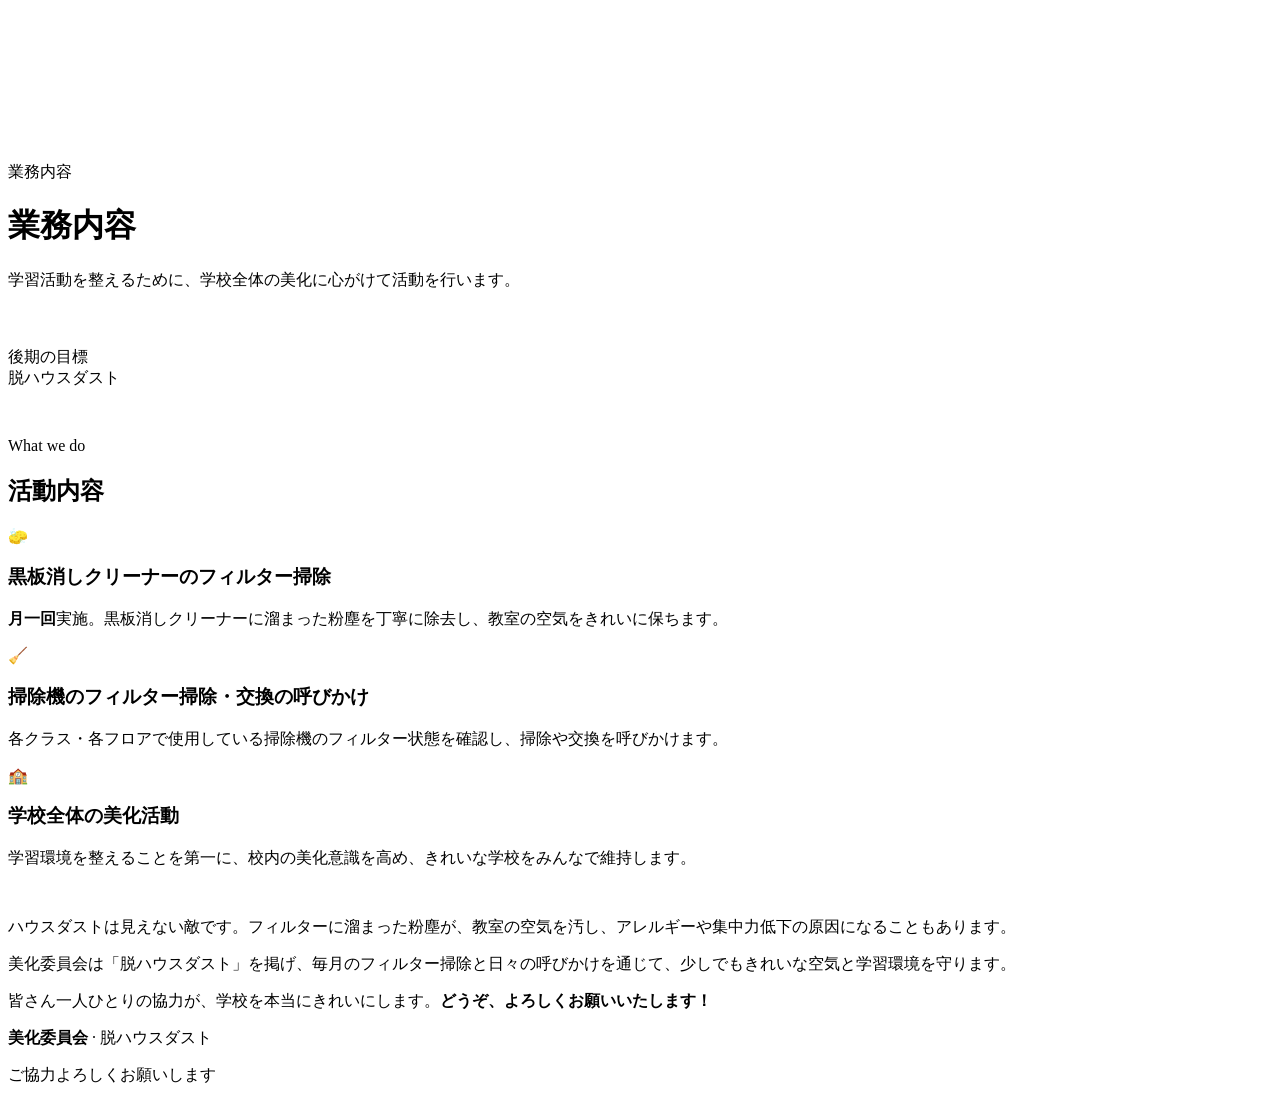
==== activities.html @ 82a0172d "feat: 業務内容ページ" ====
<!DOCTYPE html>
<html lang="ja">
<head>
  <meta charset="UTF-8">
  <meta name="viewport" content="width=device-width, initial-scale=1.0, viewport-fit=cover">
  <meta name="description" content="美化委員会の業務内容 — 黒板消しクリーナー・掃除機フィルター・学校全体の美化">
  <meta name="theme-color" content="#00b894">
  <title>業務内容 · 美化委員会</title>
  <link rel="preconnect" href="https://fonts.googleapis.com">
  <link rel="preconnect" href="https://fonts.gstatic.com" crossorigin>
  <link href="https://fonts.googleapis.com/css2?family=Noto+Sans+JP:wght@400;500;600;700;800&display=swap" rel="stylesheet">
  <link rel="stylesheet" href="css/style.css">
  <link rel="stylesheet" href="css/menu.css">
</head>
<body>
  <div class="ambient" aria-hidden="true">
    <div class="ambient-gradient"></div>
    <div class="ambient-mesh"></div>
  </div>
  <canvas id="dust-canvas" aria-hidden="true"></canvas>

  <div class="page-wrap">
    <header class="hero" style="padding-bottom: 2.5rem;">
      <div class="container">
        <div class="hero-badge">業務内容</div>
        <h1>業務内容</h1>
        <p class="hero-sub">学習活動を整えるために、学校全体の美化に心がけて活動を行います。</p>
      </div>
    </header>

    <section class="section" style="padding-top: 0;">
      <div class="container">
        <div class="goal-banner reveal" style="margin-bottom: 3rem;">
          <div class="label">後期の目標</div>
          <div class="value">脱ハウスダスト</div>
        </div>

        <div class="section-header reveal">
          <p class="eyebrow">What we do</p>
          <h2>活動内容</h2>
        </div>

        <div class="activity-grid" style="margin-bottom: 3rem;">
          <article class="card activity-card reveal reveal-delay-1">
            <div class="icon">🧽</div>
            <h3>黒板消しクリーナーのフィルター掃除</h3>
            <p><strong>月一回</strong>実施。黒板消しクリーナーに溜まった粉塵を丁寧に除去し、教室の空気をきれいに保ちます。</p>
          </article>
          <article class="card activity-card reveal reveal-delay-2">
            <div class="icon">🧹</div>
            <h3>掃除機のフィルター掃除・交換の呼びかけ</h3>
            <p>各クラス・各フロアで使用している掃除機のフィルター状態を確認し、掃除や交換を呼びかけます。</p>
          </article>
          <article class="card activity-card reveal reveal-delay-3">
            <div class="icon">🏫</div>
            <h3>学校全体の美化活動</h3>
            <p>学習環境を整えることを第一に、校内の美化意識を高め、きれいな学校をみんなで維持します。</p>
          </article>
        </div>

        <div class="speech-card reveal">
          <p>ハウスダストは見えない敵です。フィルターに溜まった粉塵が、教室の空気を汚し、アレルギーや集中力低下の原因になることもあります。</p>
          <p>美化委員会は「<span class="highlight">脱ハウスダスト</span>」を掲げ、毎月のフィルター掃除と日々の呼びかけを通じて、少しでもきれいな空気と学習環境を守ります。</p>
          <p>皆さん一人ひとりの協力が、学校を本当にきれいにします。<strong>どうぞ、よろしくお願いいたします！</strong></p>
        </div>
      </div>
    </section>

    <footer class="site-footer">
      <p><strong>美化委員会</strong> · 脱ハウスダスト</p>
      <p>ご協力よろしくお願いします</p>
    </footer>
  </div>

  <script src="js/main.js" defer></script>
  <script src="js/menu.js" defer></script>
</body>
</html>
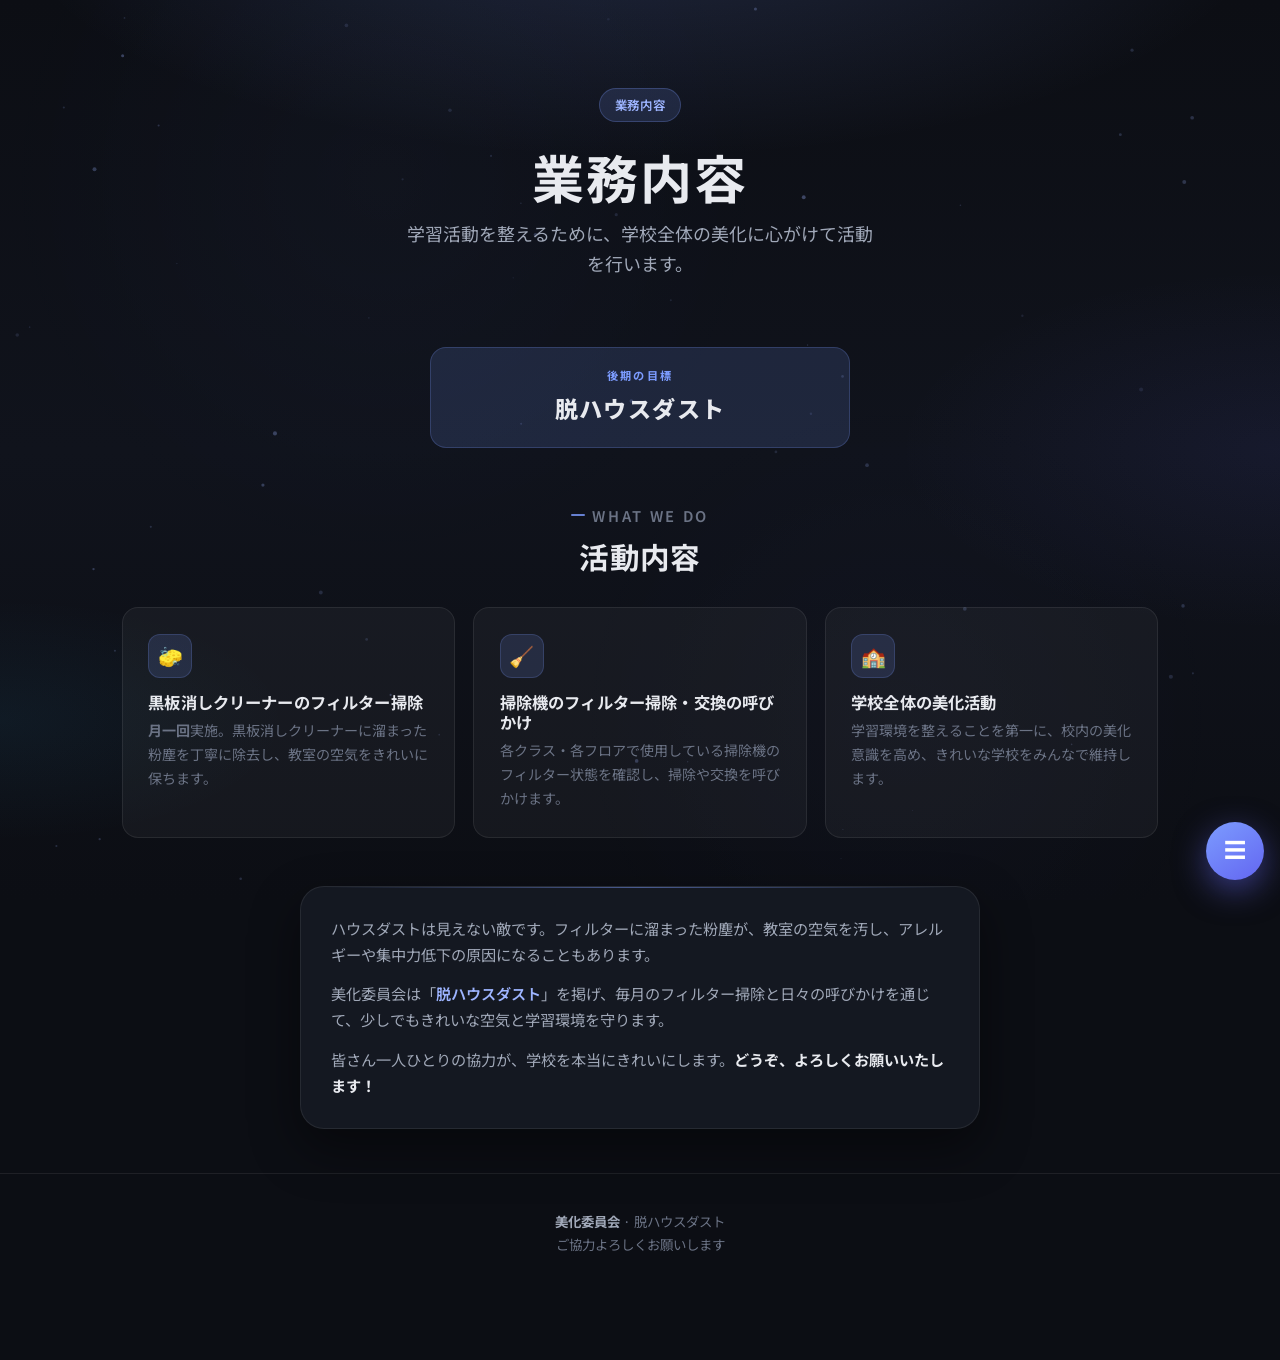
==== commit e4c610d8: "chore: theme-color をダークに" ====
--- a/activities.html
+++ b/activities.html
@@ -4,7 +4,7 @@
   <meta charset="UTF-8">
   <meta name="viewport" content="width=device-width, initial-scale=1.0, viewport-fit=cover">
   <meta name="description" content="美化委員会の業務内容 — 黒板消しクリーナー・掃除機フィルター・学校全体の美化">
-  <meta name="theme-color" content="#00b894">
+  <meta name="theme-color" content="#0c0e14">
   <title>業務内容 · 美化委員会</title>
   <link rel="preconnect" href="https://fonts.googleapis.com">
   <link rel="preconnect" href="https://fonts.gstatic.com" crossorigin>
--- a/css/style.css
+++ b/css/style.css
@@ -0,0 +1,399 @@
+/* ============================================================
+   美化委員会 · 脱ハウスダスト
+   Refined slate / indigo — not eco-green
+   ============================================================ */
+
+:root {
+  --bg: #0c0e14;
+  --bg-elevated: #141821;
+  --bg-card: rgba(255, 255, 255, 0.04);
+  --bg-card-hover: rgba(255, 255, 255, 0.07);
+  --surface: #1a1f2b;
+
+  --text: #e8eaef;
+  --text-secondary: #a0a8b8;
+  --text-muted: #6b7385;
+  --text-inverse: #0c0e14;
+
+  --accent: #7c9cff;
+  --accent-soft: rgba(124, 156, 255, 0.15);
+  --accent-strong: #9db4ff;
+  --accent-glow: rgba(124, 156, 255, 0.35);
+
+  --line: rgba(255, 255, 255, 0.08);
+  --line-strong: rgba(255, 255, 255, 0.14);
+
+  --radius-sm: 10px;
+  --radius-md: 16px;
+  --radius-lg: 24px;
+  --radius-full: 9999px;
+
+  --font: "Noto Sans JP", "Hiragino Sans", "Yu Gothic", system-ui, sans-serif;
+  --ease: cubic-bezier(0.22, 1, 0.36, 1);
+  --ease-spring: cubic-bezier(0.34, 1.4, 0.64, 1);
+  --max: 1080px;
+  --shadow: 0 20px 50px rgba(0, 0, 0, 0.45);
+}
+
+*, *::before, *::after { box-sizing: border-box; margin: 0; padding: 0; }
+
+html {
+  scroll-behavior: smooth;
+  -webkit-text-size-adjust: 100%;
+  background: var(--bg);
+}
+
+body {
+  font-family: var(--font);
+  color: var(--text);
+  background: var(--bg);
+  line-height: 1.7;
+  min-height: 100vh;
+  overflow-x: hidden;
+  -webkit-font-smoothing: antialiased;
+  /* NO transform on body — breaks position:fixed for FAB / radial */
+}
+
+.ambient {
+  position: fixed;
+  inset: 0;
+  z-index: 0;
+  pointer-events: none;
+  overflow: hidden;
+}
+.ambient-gradient {
+  position: absolute;
+  inset: 0;
+  background:
+    radial-gradient(ellipse 90% 50% at 50% -10%, rgba(124, 156, 255, 0.18) 0%, transparent 55%),
+    radial-gradient(ellipse 60% 40% at 100% 50%, rgba(99, 102, 241, 0.08) 0%, transparent 50%),
+    radial-gradient(ellipse 50% 30% at 0% 80%, rgba(56, 189, 248, 0.06) 0%, transparent 45%),
+    linear-gradient(180deg, #0c0e14 0%, #10131c 50%, #0c0e14 100%);
+}
+.ambient-mesh {
+  position: absolute;
+  inset: 0;
+  opacity: 0.5;
+  background-image:
+    radial-gradient(circle at 30% 20%, rgba(124, 156, 255, 0.06) 0%, transparent 35%),
+    radial-gradient(circle at 70% 80%, rgba(129, 140, 248, 0.05) 0%, transparent 30%);
+}
+
+#dust-canvas {
+  position: fixed;
+  inset: 0;
+  z-index: 1;
+  pointer-events: none;
+}
+
+.page-wrap {
+  position: relative;
+  z-index: 2;
+  min-height: 100vh;
+  display: flex;
+  flex-direction: column;
+  animation: page-in 0.5s var(--ease) both;
+}
+@keyframes page-in {
+  from { opacity: 0; transform: translateY(10px); }
+  to { opacity: 1; transform: translateY(0); }
+}
+
+.container {
+  width: 100%;
+  max-width: var(--max);
+  margin: 0 auto;
+  padding: 0 1.35rem;
+}
+
+h1, h2, h3 {
+  font-family: var(--font);
+  font-weight: 700;
+  letter-spacing: 0.01em;
+  line-height: 1.25;
+}
+
+.eyebrow {
+  display: inline-flex;
+  align-items: center;
+  gap: 0.45rem;
+  font-size: 0.72rem;
+  font-weight: 600;
+  letter-spacing: 0.18em;
+  text-transform: uppercase;
+  color: var(--accent);
+  margin-bottom: 0.65rem;
+}
+.eyebrow::before {
+  content: "";
+  width: 14px;
+  height: 1.5px;
+  background: var(--accent);
+  border-radius: 2px;
+  opacity: 0.8;
+}
+
+.btn {
+  display: inline-flex;
+  align-items: center;
+  justify-content: center;
+  gap: 0.45rem;
+  padding: 0.8rem 1.5rem;
+  border-radius: var(--radius-full);
+  font-family: inherit;
+  font-size: 0.9rem;
+  font-weight: 600;
+  text-decoration: none;
+  border: none;
+  cursor: pointer;
+  transition: transform 0.22s var(--ease-spring), box-shadow 0.22s ease, background 0.2s, border-color 0.2s;
+  -webkit-tap-highlight-color: transparent;
+}
+.btn-primary {
+  background: linear-gradient(135deg, #7c9cff, #6366f1);
+  color: #fff;
+  box-shadow: 0 8px 28px rgba(99, 102, 241, 0.35);
+}
+.btn-primary:hover {
+  transform: translateY(-2px);
+  box-shadow: 0 12px 36px rgba(99, 102, 241, 0.45);
+}
+.btn-ghost {
+  background: transparent;
+  color: var(--text);
+  border: 1px solid var(--line-strong);
+}
+.btn-ghost:hover {
+  background: var(--bg-card-hover);
+  border-color: rgba(124, 156, 255, 0.4);
+  transform: translateY(-2px);
+}
+
+.card {
+  background: var(--bg-card);
+  border: 1px solid var(--line);
+  border-radius: var(--radius-md);
+  padding: 1.6rem;
+  backdrop-filter: blur(16px);
+  -webkit-backdrop-filter: blur(16px);
+  transition: transform 0.3s var(--ease), border-color 0.25s, background 0.25s;
+}
+.card:hover {
+  transform: translateY(-4px);
+  border-color: var(--line-strong);
+  background: var(--bg-card-hover);
+}
+
+.hero {
+  padding: 5.5rem 0 3.5rem;
+  text-align: center;
+}
+.hero-badge {
+  display: inline-flex;
+  padding: 0.35rem 0.9rem;
+  border-radius: var(--radius-full);
+  background: var(--accent-soft);
+  border: 1px solid rgba(124, 156, 255, 0.25);
+  color: var(--accent-strong);
+  font-size: 0.78rem;
+  font-weight: 600;
+  letter-spacing: 0.06em;
+  margin-bottom: 1.35rem;
+}
+.hero h1 {
+  font-size: clamp(2.2rem, 5.5vw, 3.25rem);
+  color: var(--text);
+  margin-bottom: 0.55rem;
+  letter-spacing: 0.04em;
+}
+.hero-sub {
+  font-size: clamp(0.98rem, 2.2vw, 1.12rem);
+  color: var(--text-secondary);
+  max-width: 480px;
+  margin: 0 auto 1.75rem;
+}
+.hero-cta {
+  display: flex;
+  flex-wrap: wrap;
+  gap: 0.75rem;
+  justify-content: center;
+}
+
+.goal-banner {
+  margin: 0 auto 2.25rem;
+  max-width: 420px;
+  padding: 1.15rem 1.5rem;
+  border-radius: var(--radius-md);
+  background: var(--accent-soft);
+  border: 1px solid rgba(124, 156, 255, 0.22);
+  text-align: center;
+}
+.goal-banner .label {
+  font-size: 0.7rem;
+  font-weight: 700;
+  letter-spacing: 0.2em;
+  color: var(--accent);
+  margin-bottom: 0.25rem;
+}
+.goal-banner .value {
+  font-size: 1.45rem;
+  font-weight: 800;
+  color: var(--text);
+  letter-spacing: 0.06em;
+}
+
+.section {
+  padding: 2.75rem 0;
+}
+.section-header {
+  text-align: center;
+  margin-bottom: 2rem;
+}
+.section-header h2 {
+  font-size: clamp(1.45rem, 3vw, 1.85rem);
+  color: var(--text);
+  margin-bottom: 0.4rem;
+}
+.section-header p {
+  color: var(--text-muted);
+  font-size: 0.92rem;
+}
+
+.speech-card {
+  max-width: 680px;
+  margin: 0 auto;
+  padding: 1.85rem 1.9rem;
+  background: var(--bg-elevated);
+  border-radius: var(--radius-lg);
+  border: 1px solid var(--line);
+  box-shadow: var(--shadow);
+  position: relative;
+}
+.speech-card::before {
+  content: "";
+  position: absolute;
+  top: 0;
+  left: 1.5rem;
+  right: 1.5rem;
+  height: 1px;
+  background: linear-gradient(90deg, transparent, rgba(124, 156, 255, 0.5), transparent);
+}
+.speech-card p {
+  color: var(--text-secondary);
+  font-size: 0.95rem;
+  margin-bottom: 0.85rem;
+}
+.speech-card p:last-child { margin-bottom: 0; }
+.speech-card .highlight {
+  color: var(--accent-strong);
+  font-weight: 600;
+}
+.speech-card strong {
+  color: var(--text);
+}
+
+.activity-grid {
+  display: grid;
+  grid-template-columns: repeat(auto-fit, minmax(250px, 1fr));
+  gap: 1.1rem;
+}
+.activity-card .icon {
+  width: 44px;
+  height: 44px;
+  border-radius: 12px;
+  background: var(--accent-soft);
+  border: 1px solid rgba(124, 156, 255, 0.2);
+  display: flex;
+  align-items: center;
+  justify-content: center;
+  font-size: 1.25rem;
+  margin-bottom: 0.9rem;
+}
+.activity-card h3 {
+  font-size: 1.02rem;
+  margin-bottom: 0.4rem;
+  color: var(--text);
+}
+.activity-card p {
+  font-size: 0.88rem;
+  color: var(--text-muted);
+}
+
+.cadre-grid {
+  display: grid;
+  grid-template-columns: repeat(auto-fit, minmax(220px, 1fr));
+  gap: 1.15rem;
+}
+.cadre-card {
+  text-align: center;
+  padding: 1.75rem 1.35rem;
+}
+.cadre-card .role {
+  font-size: 0.68rem;
+  font-weight: 700;
+  letter-spacing: 0.16em;
+  color: var(--accent);
+  margin-bottom: 0.85rem;
+  text-transform: uppercase;
+}
+.cadre-avatar {
+  width: 76px;
+  height: 76px;
+  border-radius: 50%;
+  margin: 0 auto 0.95rem;
+  background: linear-gradient(145deg, #4f6bed, #7c9cff);
+  display: flex;
+  align-items: center;
+  justify-content: center;
+  font-size: 1.55rem;
+  color: #fff;
+  font-weight: 700;
+  box-shadow: 0 8px 24px rgba(99, 102, 241, 0.35);
+}
+.cadre-card.teacher .cadre-avatar {
+  background: linear-gradient(145deg, #475569, #64748b);
+  box-shadow: 0 8px 24px rgba(0, 0, 0, 0.35);
+}
+.cadre-card h3 {
+  font-size: 1.1rem;
+  margin-bottom: 0.2rem;
+}
+.cadre-card .meta {
+  font-size: 0.84rem;
+  color: var(--text-muted);
+}
+.cadre-card.featured {
+  border-color: rgba(124, 156, 255, 0.35);
+  background: linear-gradient(160deg, rgba(124, 156, 255, 0.1), rgba(255, 255, 255, 0.03));
+}
+
+.site-footer {
+  margin-top: auto;
+  padding: 2.25rem 1.35rem 6.5rem;
+  text-align: center;
+  color: var(--text-muted);
+  font-size: 0.84rem;
+  border-top: 1px solid var(--line);
+}
+.site-footer strong {
+  color: var(--text-secondary);
+}
+
+.reveal {
+  opacity: 0;
+  transform: translateY(22px);
+  transition: opacity 0.65s var(--ease), transform 0.65s var(--ease);
+}
+.reveal.visible {
+  opacity: 1;
+  transform: translateY(0);
+}
+.reveal-delay-1 { transition-delay: 0.08s; }
+.reveal-delay-2 { transition-delay: 0.16s; }
+.reveal-delay-3 { transition-delay: 0.24s; }
+.reveal-delay-4 { transition-delay: 0.32s; }
+
+@media (max-width: 480px) {
+  .hero { padding-top: 4.25rem; }
+  .speech-card { padding: 1.4rem 1.2rem; }
+}
--- a/css/menu.css
+++ b/css/menu.css
@@ -0,0 +1,324 @@
+/* ============================================================
+   Radial + FAB — viewport fixed, indigo theme
+   ============================================================ */
+
+:root {
+  --rm-font: "Noto Sans JP", "Hiragino Sans", system-ui, sans-serif;
+  --rm-item-bg: linear-gradient(145deg, rgba(30, 35, 48, 0.95), rgba(20, 24, 33, 0.98));
+  --rm-item-hover-bg: linear-gradient(135deg, #7c9cff, #6366f1);
+  --rm-parent-bg: linear-gradient(145deg, rgba(124, 156, 255, 0.2), rgba(20, 24, 33, 0.95));
+  --rm-border: rgba(124, 156, 255, 0.35);
+  --rm-border-hover: #7c9cff;
+  --rm-text: #e8eaef;
+  --rm-orbit: rgba(124, 156, 255, 0.28);
+  --rm-core-bg: linear-gradient(135deg, #6366f1, #7c9cff);
+  --rm-label-bg: rgba(12, 14, 20, 0.92);
+  --rm-label-border: rgba(124, 156, 255, 0.35);
+  --rm-item-size: 56px;
+  --rm-ease: cubic-bezier(0.34, 1.56, 0.64, 1);
+  --rm-z: 9999999;
+  --ham-bg: linear-gradient(165deg, #141821 0%, #0c0e14 100%);
+  --ham-card: rgba(255, 255, 255, 0.05);
+  --ham-border: rgba(124, 156, 255, 0.2);
+}
+
+.radial-menu-wrapper {
+  position: fixed;
+  top: 0;
+  left: 0;
+  width: 0;
+  height: 0;
+  z-index: var(--rm-z);
+  pointer-events: none;
+  visibility: hidden;
+  opacity: 0;
+  will-change: opacity;
+  transition: visibility 0s linear 0.28s, opacity 0.18s ease-out;
+  transform: none !important;
+}
+.radial-menu-wrapper.active {
+  pointer-events: auto;
+  visibility: visible;
+  opacity: 1;
+  transition: visibility 0s linear 0s, opacity 0.12s ease-in;
+}
+
+.rm-canvas-layer {
+  position: absolute;
+  top: 50%;
+  left: 50%;
+  transform: translate(-50%, -50%);
+  pointer-events: none;
+  z-index: 1;
+}
+
+.rm-shell-orbit {
+  position: absolute;
+  border-radius: 50%;
+  border: 1.5px dashed var(--rm-orbit);
+  box-shadow: 0 0 24px rgba(124, 156, 255, 0.12);
+  pointer-events: none;
+  z-index: 2;
+  transform: scale(0.15) rotate(-90deg);
+  opacity: 0;
+  transition: transform 0.55s var(--rm-ease), opacity 0.3s ease;
+}
+.radial-menu-wrapper.active .rm-shell-orbit {
+  transform: scale(1) rotate(0deg);
+  opacity: 1;
+  animation: bika-orbit 18s linear infinite;
+}
+@keyframes bika-orbit {
+  to { transform: scale(1) rotate(360deg); }
+}
+
+.rm-core-btn {
+  position: absolute;
+  width: 48px;
+  height: 48px;
+  margin-top: -24px;
+  margin-left: -24px;
+  border-radius: 50%;
+  border: 2px solid rgba(255, 255, 255, 0.25);
+  background: var(--rm-core-bg);
+  color: #fff;
+  font-size: 17px;
+  font-weight: 700;
+  cursor: pointer;
+  display: flex;
+  align-items: center;
+  justify-content: center;
+  z-index: 10;
+  box-shadow: 0 0 24px rgba(99, 102, 241, 0.5);
+  opacity: 0;
+  pointer-events: none;
+  transform: scale(0);
+  transition: transform 0.4s var(--rm-ease), opacity 0.2s ease;
+}
+.rm-core-btn.visible {
+  opacity: 1;
+  pointer-events: auto;
+  transform: scale(1);
+}
+.rm-core-btn:hover {
+  transform: scale(1.15) !important;
+}
+
+.rm-item {
+  position: absolute;
+  width: var(--rm-item-size);
+  height: var(--rm-item-size);
+  margin-top: calc(-1 * var(--rm-item-size) / 2);
+  margin-left: calc(-1 * var(--rm-item-size) / 2);
+  border-radius: 50%;
+  border: 2px solid var(--rm-border);
+  background: var(--rm-item-bg);
+  color: var(--rm-text);
+  font-size: 20px;
+  cursor: pointer;
+  display: flex;
+  align-items: center;
+  justify-content: center;
+  z-index: 3;
+  box-shadow: 0 10px 28px rgba(0, 0, 0, 0.4);
+  opacity: 0;
+  pointer-events: none;
+  transform: translate3d(0, 0, 0) scale(0);
+  transition: transform 0.45s var(--rm-ease), opacity 0.25s ease, border-color 0.2s, background 0.2s;
+}
+.radial-menu-wrapper.active .rm-item.rendered {
+  opacity: 1;
+  pointer-events: auto;
+  transform: translate3d(var(--x), var(--y), 0) scale(1);
+}
+.rm-item:hover,
+.rm-item:active {
+  background: var(--rm-item-hover-bg) !important;
+  border-color: var(--rm-border-hover);
+  color: #fff;
+  transform: translate3d(var(--x), var(--y), 0) scale(1.18) !important;
+  box-shadow: 0 0 28px rgba(124, 156, 255, 0.45);
+  z-index: 5;
+}
+.rm-item.has-sub {
+  background: var(--rm-parent-bg);
+  border-color: rgba(124, 156, 255, 0.5);
+}
+.rm-item::after {
+  content: attr(data-label);
+  position: absolute;
+  bottom: -32px;
+  left: 50%;
+  transform: translateX(-50%) translateY(-6px) scale(0.85);
+  background: var(--rm-label-bg);
+  color: var(--rm-text);
+  padding: 4px 10px;
+  border-radius: 8px;
+  border: 1px solid var(--rm-label-border);
+  font-family: var(--rm-font);
+  font-size: 11px;
+  font-weight: 600;
+  white-space: nowrap;
+  opacity: 0;
+  pointer-events: none;
+  transition: transform 0.3s var(--rm-ease), opacity 0.2s ease;
+}
+.radial-menu-wrapper.active .rm-item.rendered::after {
+  opacity: 1;
+  transform: translateX(-50%) translateY(0) scale(1);
+}
+
+.menu-fab {
+  position: fixed !important;
+  right: max(1rem, env(safe-area-inset-right));
+  bottom: max(1.25rem, env(safe-area-inset-bottom));
+  z-index: 99990 !important;
+  width: 58px;
+  height: 58px;
+  border-radius: 50%;
+  border: 0;
+  cursor: pointer;
+  font-size: 1.4rem;
+  line-height: 1;
+  background: linear-gradient(145deg, #7c9cff, #6366f1);
+  color: #fff;
+  box-shadow: 0 10px 32px rgba(99, 102, 241, 0.5);
+  animation: fab-pulse 2.8s ease-in-out infinite;
+  transition: transform 0.22s var(--rm-ease);
+  -webkit-tap-highlight-color: transparent;
+  transform: none;
+}
+.menu-fab:hover {
+  transform: scale(1.08);
+}
+.menu-fab:active {
+  transform: scale(0.95);
+}
+@keyframes fab-pulse {
+  0%, 100% { box-shadow: 0 10px 32px rgba(99, 102, 241, 0.5); }
+  50% { box-shadow: 0 10px 40px rgba(99, 102, 241, 0.7), 0 0 0 10px rgba(124, 156, 255, 0.12); }
+}
+
+#ham-overlay {
+  position: fixed;
+  inset: 0;
+  z-index: 100000;
+  display: none;
+  background: rgba(0, 0, 0, 0.55);
+  backdrop-filter: blur(10px);
+  -webkit-backdrop-filter: blur(10px);
+  opacity: 0;
+  transition: opacity 0.28s ease;
+}
+#ham-overlay.open {
+  display: block;
+  opacity: 1;
+}
+
+#ham-panel {
+  position: fixed;
+  top: 0;
+  right: 0;
+  bottom: 0;
+  z-index: 100001;
+  width: min(340px, 100%);
+  display: none;
+  flex-direction: column;
+  background: var(--ham-bg);
+  color: var(--rm-text);
+  padding: 1.25rem 1.15rem calc(1.5rem + env(safe-area-inset-bottom));
+  overflow: auto;
+  border-left: 1px solid var(--ham-border);
+  box-shadow: -16px 0 48px rgba(0, 0, 0, 0.5);
+  transform: translateX(100%);
+  transition: transform 0.35s var(--rm-ease);
+}
+#ham-panel.open {
+  display: flex;
+  transform: translateX(0);
+}
+
+#ham-panel .ham-header {
+  display: flex;
+  justify-content: space-between;
+  align-items: center;
+  margin-bottom: 1.15rem;
+  padding-bottom: 0.8rem;
+  border-bottom: 1px solid rgba(255, 255, 255, 0.08);
+}
+#ham-panel .ham-title {
+  font-weight: 700;
+  font-size: 1.02rem;
+  letter-spacing: 0.04em;
+  color: var(--rm-text);
+}
+
+#ham-list {
+  display: flex;
+  flex-direction: column;
+  gap: 0.5rem;
+}
+
+.ham-link,
+.ham-group-btn {
+  display: block;
+  width: 100%;
+  text-align: left;
+  padding: 0.9rem 1rem;
+  border-radius: 12px;
+  background: var(--ham-card);
+  border: 1px solid rgba(255, 255, 255, 0.06);
+  color: var(--rm-text);
+  text-decoration: none;
+  font: inherit;
+  font-size: 0.94rem;
+  cursor: pointer;
+  transition: border-color 0.2s, background 0.2s, transform 0.2s;
+}
+.ham-link:hover,
+.ham-group-btn:hover {
+  border-color: rgba(124, 156, 255, 0.4);
+  background: rgba(124, 156, 255, 0.1);
+  transform: translateX(3px);
+}
+
+.ham-sub {
+  display: none;
+  flex-direction: column;
+  gap: 0.25rem;
+  padding: 0.3rem 0 0.3rem 0.8rem;
+}
+.ham-sub.open { display: flex; }
+.ham-sub a {
+  color: rgba(232, 234, 239, 0.85);
+  text-decoration: none;
+  padding: 0.5rem 0.7rem;
+  border-radius: 8px;
+  font-size: 0.88rem;
+  transition: background 0.2s, color 0.2s;
+}
+.ham-sub a:hover {
+  background: rgba(124, 156, 255, 0.12);
+  color: #9db4ff;
+}
+
+.ham-close {
+  border: 0;
+  background: rgba(255, 255, 255, 0.08);
+  color: var(--rm-text);
+  width: 40px;
+  height: 40px;
+  border-radius: 50%;
+  cursor: pointer;
+  font-size: 1.05rem;
+  transition: background 0.2s, transform 0.2s;
+}
+.ham-close:hover {
+  background: rgba(124, 156, 255, 0.25);
+  transform: rotate(90deg);
+}
+
+@media (max-width: 480px) {
+  :root { --rm-item-size: 52px; }
+  .menu-fab { width: 54px; height: 54px; }
+}
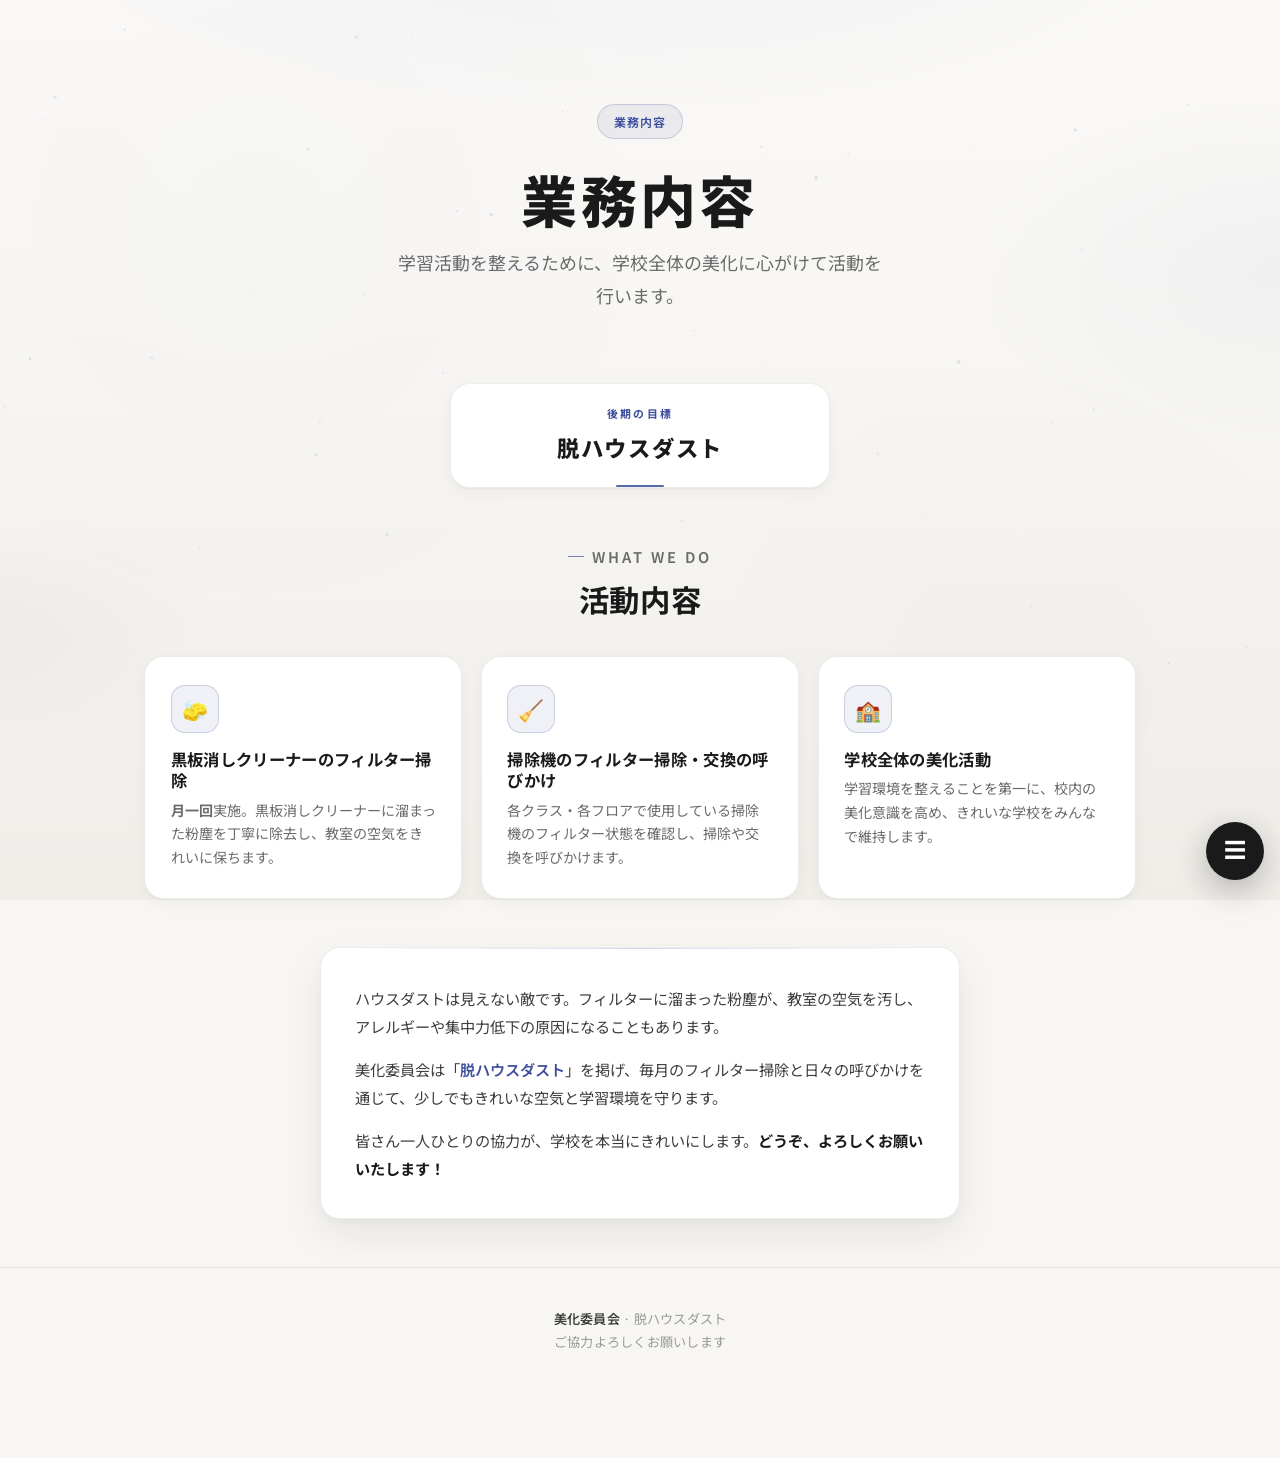
==== commit c10b83c1: "chore: theme-color ライト紙色" ====
--- a/activities.html
+++ b/activities.html
@@ -4,7 +4,7 @@
   <meta charset="UTF-8">
   <meta name="viewport" content="width=device-width, initial-scale=1.0, viewport-fit=cover">
   <meta name="description" content="美化委員会の業務内容 — 黒板消しクリーナー・掃除機フィルター・学校全体の美化">
-  <meta name="theme-color" content="#0c0e14">
+  <meta name="theme-color" content="#f7f6f3">
   <title>業務内容 · 美化委員会</title>
   <link rel="preconnect" href="https://fonts.googleapis.com">
   <link rel="preconnect" href="https://fonts.gstatic.com" crossorigin>
--- a/css/style.css
+++ b/css/style.css
@@ -1,38 +1,38 @@
 /* ============================================================
    美化委員会 · 脱ハウスダスト
-   Refined slate / indigo — not eco-green
+   High-end light editorial — paper, ink, one precise accent
    ============================================================ */
 
 :root {
-  --bg: #0c0e14;
-  --bg-elevated: #141821;
-  --bg-card: rgba(255, 255, 255, 0.04);
-  --bg-card-hover: rgba(255, 255, 255, 0.07);
-  --surface: #1a1f2b;
-
-  --text: #e8eaef;
-  --text-secondary: #a0a8b8;
-  --text-muted: #6b7385;
-  --text-inverse: #0c0e14;
-
-  --accent: #7c9cff;
-  --accent-soft: rgba(124, 156, 255, 0.15);
-  --accent-strong: #9db4ff;
-  --accent-glow: rgba(124, 156, 255, 0.35);
-
-  --line: rgba(255, 255, 255, 0.08);
-  --line-strong: rgba(255, 255, 255, 0.14);
-
-  --radius-sm: 10px;
-  --radius-md: 16px;
-  --radius-lg: 24px;
+  --paper: #f7f6f3;
+  --paper-2: #f0eee9;
+  --surface: #ffffff;
+  --surface-soft: rgba(255, 255, 255, 0.72);
+
+  --ink: #1a1a1a;
+  --ink-2: #3d3d3d;
+  --ink-3: #6b6b6b;
+  --ink-4: #9a9a9a;
+
+  --accent: #3d4f9c;
+  --accent-mid: #5a6bb5;
+  --accent-soft: rgba(61, 79, 156, 0.08);
+  --accent-line: rgba(61, 79, 156, 0.22);
+
+  --line: rgba(26, 26, 26, 0.08);
+  --line-strong: rgba(26, 26, 26, 0.14);
+  --shadow-sm: 0 1px 2px rgba(26, 26, 26, 0.04), 0 4px 16px rgba(26, 26, 26, 0.04);
+  --shadow-md: 0 4px 8px rgba(26, 26, 26, 0.04), 0 16px 40px rgba(26, 26, 26, 0.07);
+  --shadow-lg: 0 12px 24px rgba(26, 26, 26, 0.05), 0 32px 64px rgba(26, 26, 26, 0.08);
+
+  --radius: 20px;
+  --radius-sm: 12px;
   --radius-full: 9999px;
 
   --font: "Noto Sans JP", "Hiragino Sans", "Yu Gothic", system-ui, sans-serif;
   --ease: cubic-bezier(0.22, 1, 0.36, 1);
-  --ease-spring: cubic-bezier(0.34, 1.4, 0.64, 1);
-  --max: 1080px;
-  --shadow: 0 20px 50px rgba(0, 0, 0, 0.45);
+  --ease-out: cubic-bezier(0.16, 1, 0.3, 1);
+  --max: 1040px;
 }
 
 *, *::before, *::after { box-sizing: border-box; margin: 0; padding: 0; }
@@ -40,18 +40,17 @@
 html {
   scroll-behavior: smooth;
   -webkit-text-size-adjust: 100%;
-  background: var(--bg);
+  background: var(--paper);
 }
 
 body {
   font-family: var(--font);
-  color: var(--text);
-  background: var(--bg);
-  line-height: 1.7;
+  color: var(--ink);
+  background: var(--paper);
+  line-height: 1.75;
   min-height: 100vh;
   overflow-x: hidden;
   -webkit-font-smoothing: antialiased;
-  /* NO transform on body — breaks position:fixed for FAB / radial */
 }
 
 .ambient {
@@ -65,18 +64,18 @@
   position: absolute;
   inset: 0;
   background:
-    radial-gradient(ellipse 90% 50% at 50% -10%, rgba(124, 156, 255, 0.18) 0%, transparent 55%),
-    radial-gradient(ellipse 60% 40% at 100% 50%, rgba(99, 102, 241, 0.08) 0%, transparent 50%),
-    radial-gradient(ellipse 50% 30% at 0% 80%, rgba(56, 189, 248, 0.06) 0%, transparent 45%),
-    linear-gradient(180deg, #0c0e14 0%, #10131c 50%, #0c0e14 100%);
+    radial-gradient(ellipse 100% 60% at 50% -20%, rgba(61, 79, 156, 0.07) 0%, transparent 55%),
+    radial-gradient(ellipse 50% 40% at 100% 30%, rgba(61, 79, 156, 0.04) 0%, transparent 50%),
+    radial-gradient(ellipse 40% 30% at 0% 70%, rgba(26, 26, 26, 0.03) 0%, transparent 45%),
+    linear-gradient(180deg, #faf9f7 0%, var(--paper) 40%, var(--paper-2) 100%);
 }
 .ambient-mesh {
   position: absolute;
   inset: 0;
-  opacity: 0.5;
+  opacity: 0.35;
   background-image:
-    radial-gradient(circle at 30% 20%, rgba(124, 156, 255, 0.06) 0%, transparent 35%),
-    radial-gradient(circle at 70% 80%, rgba(129, 140, 248, 0.05) 0%, transparent 30%);
+    radial-gradient(circle at 20% 25%, rgba(61, 79, 156, 0.04) 0%, transparent 40%),
+    radial-gradient(circle at 80% 75%, rgba(26, 26, 26, 0.03) 0%, transparent 35%);
 }
 
 #dust-canvas {
@@ -92,10 +91,10 @@
   min-height: 100vh;
   display: flex;
   flex-direction: column;
-  animation: page-in 0.5s var(--ease) both;
+  animation: page-in 0.6s var(--ease-out) both;
 }
 @keyframes page-in {
-  from { opacity: 0; transform: translateY(10px); }
+  from { opacity: 0; transform: translateY(8px); }
   to { opacity: 1; transform: translateY(0); }
 }
 
@@ -103,34 +102,34 @@
   width: 100%;
   max-width: var(--max);
   margin: 0 auto;
-  padding: 0 1.35rem;
+  padding: 0 1.5rem;
 }
 
 h1, h2, h3 {
   font-family: var(--font);
   font-weight: 700;
-  letter-spacing: 0.01em;
-  line-height: 1.25;
+  letter-spacing: 0.02em;
+  line-height: 1.3;
+  color: var(--ink);
 }
 
 .eyebrow {
   display: inline-flex;
   align-items: center;
-  gap: 0.45rem;
-  font-size: 0.72rem;
+  gap: 0.5rem;
+  font-size: 0.7rem;
   font-weight: 600;
-  letter-spacing: 0.18em;
+  letter-spacing: 0.2em;
   text-transform: uppercase;
   color: var(--accent);
-  margin-bottom: 0.65rem;
+  margin-bottom: 0.7rem;
 }
 .eyebrow::before {
   content: "";
-  width: 14px;
-  height: 1.5px;
+  width: 16px;
+  height: 1px;
   background: var(--accent);
-  border-radius: 2px;
-  opacity: 0.8;
+  opacity: 0.7;
 }
 
 .btn {
@@ -138,79 +137,84 @@
   align-items: center;
   justify-content: center;
   gap: 0.45rem;
-  padding: 0.8rem 1.5rem;
+  padding: 0.85rem 1.65rem;
   border-radius: var(--radius-full);
   font-family: inherit;
-  font-size: 0.9rem;
+  font-size: 0.88rem;
   font-weight: 600;
+  letter-spacing: 0.04em;
   text-decoration: none;
   border: none;
   cursor: pointer;
-  transition: transform 0.22s var(--ease-spring), box-shadow 0.22s ease, background 0.2s, border-color 0.2s;
+  transition: transform 0.25s var(--ease), box-shadow 0.25s ease, background 0.2s ease, border-color 0.2s ease, color 0.2s ease;
   -webkit-tap-highlight-color: transparent;
 }
 .btn-primary {
-  background: linear-gradient(135deg, #7c9cff, #6366f1);
+  background: var(--ink);
   color: #fff;
-  box-shadow: 0 8px 28px rgba(99, 102, 241, 0.35);
+  box-shadow: var(--shadow-sm);
 }
 .btn-primary:hover {
   transform: translateY(-2px);
-  box-shadow: 0 12px 36px rgba(99, 102, 241, 0.45);
+  box-shadow: var(--shadow-md);
+  background: #2a2a2a;
 }
 .btn-ghost {
   background: transparent;
-  color: var(--text);
+  color: var(--ink);
   border: 1px solid var(--line-strong);
 }
 .btn-ghost:hover {
-  background: var(--bg-card-hover);
-  border-color: rgba(124, 156, 255, 0.4);
+  background: var(--surface);
+  border-color: var(--ink-3);
   transform: translateY(-2px);
+  box-shadow: var(--shadow-sm);
 }
 
 .card {
-  background: var(--bg-card);
+  background: var(--surface);
   border: 1px solid var(--line);
-  border-radius: var(--radius-md);
-  padding: 1.6rem;
-  backdrop-filter: blur(16px);
-  -webkit-backdrop-filter: blur(16px);
-  transition: transform 0.3s var(--ease), border-color 0.25s, background 0.25s;
+  border-radius: var(--radius);
+  padding: 1.75rem 1.6rem;
+  box-shadow: var(--shadow-sm);
+  transition: transform 0.35s var(--ease), box-shadow 0.35s ease, border-color 0.25s ease;
 }
 .card:hover {
-  transform: translateY(-4px);
+  transform: translateY(-5px);
+  box-shadow: var(--shadow-md);
   border-color: var(--line-strong);
-  background: var(--bg-card-hover);
 }
 
 .hero {
-  padding: 5.5rem 0 3.5rem;
+  padding: 6.5rem 0 3.75rem;
   text-align: center;
 }
 .hero-badge {
   display: inline-flex;
-  padding: 0.35rem 0.9rem;
+  padding: 0.38rem 1rem;
   border-radius: var(--radius-full);
   background: var(--accent-soft);
-  border: 1px solid rgba(124, 156, 255, 0.25);
-  color: var(--accent-strong);
-  font-size: 0.78rem;
+  border: 1px solid var(--accent-line);
+  color: var(--accent);
+  font-size: 0.75rem;
   font-weight: 600;
+  letter-spacing: 0.08em;
+  margin-bottom: 1.5rem;
+}
+.hero h1 {
+  font-size: clamp(2.4rem, 6vw, 3.5rem);
+  font-weight: 800;
   letter-spacing: 0.06em;
-  margin-bottom: 1.35rem;
-}
-.hero h1 {
-  font-size: clamp(2.2rem, 5.5vw, 3.25rem);
-  color: var(--text);
-  margin-bottom: 0.55rem;
-  letter-spacing: 0.04em;
+  margin-bottom: 0.65rem;
+  color: var(--ink);
 }
 .hero-sub {
   font-size: clamp(0.98rem, 2.2vw, 1.12rem);
-  color: var(--text-secondary);
-  max-width: 480px;
-  margin: 0 auto 1.75rem;
+  color: var(--ink-3);
+  max-width: 28em;
+  margin: 0 auto 2rem;
+  font-weight: 400;
+  line-height: 1.8;
 }
 .hero-cta {
   display: flex;
@@ -220,180 +224,199 @@
 }
 
 .goal-banner {
-  margin: 0 auto 2.25rem;
-  max-width: 420px;
-  padding: 1.15rem 1.5rem;
-  border-radius: var(--radius-md);
-  background: var(--accent-soft);
-  border: 1px solid rgba(124, 156, 255, 0.22);
+  margin: 0 auto 2.5rem;
+  max-width: 380px;
+  padding: 1.25rem 1.75rem;
+  border-radius: var(--radius);
+  background: var(--surface);
+  border: 1px solid var(--line);
+  box-shadow: var(--shadow-sm);
   text-align: center;
+  position: relative;
+}
+.goal-banner::after {
+  content: "";
+  position: absolute;
+  left: 50%;
+  bottom: 0;
+  transform: translateX(-50%);
+  width: 48px;
+  height: 2px;
+  background: var(--accent);
+  border-radius: 2px;
+  opacity: 0.85;
 }
 .goal-banner .label {
-  font-size: 0.7rem;
+  font-size: 0.68rem;
   font-weight: 700;
-  letter-spacing: 0.2em;
+  letter-spacing: 0.22em;
   color: var(--accent);
-  margin-bottom: 0.25rem;
+  margin-bottom: 0.3rem;
 }
 .goal-banner .value {
-  font-size: 1.45rem;
+  font-size: 1.4rem;
   font-weight: 800;
-  color: var(--text);
-  letter-spacing: 0.06em;
+  letter-spacing: 0.08em;
+  color: var(--ink);
 }
 
 .section {
-  padding: 2.75rem 0;
+  padding: 3rem 0;
 }
 .section-header {
   text-align: center;
-  margin-bottom: 2rem;
+  margin-bottom: 2.25rem;
 }
 .section-header h2 {
-  font-size: clamp(1.45rem, 3vw, 1.85rem);
-  color: var(--text);
+  font-size: clamp(1.45rem, 3vw, 1.9rem);
   margin-bottom: 0.4rem;
 }
 .section-header p {
-  color: var(--text-muted);
+  color: var(--ink-3);
   font-size: 0.92rem;
 }
 
 .speech-card {
-  max-width: 680px;
+  max-width: 640px;
   margin: 0 auto;
-  padding: 1.85rem 1.9rem;
-  background: var(--bg-elevated);
-  border-radius: var(--radius-lg);
+  padding: 2.25rem 2.1rem;
+  background: var(--surface);
+  border-radius: var(--radius);
   border: 1px solid var(--line);
-  box-shadow: var(--shadow);
+  box-shadow: var(--shadow-md);
   position: relative;
 }
 .speech-card::before {
   content: "";
   position: absolute;
   top: 0;
-  left: 1.5rem;
-  right: 1.5rem;
+  left: 2rem;
+  right: 2rem;
   height: 1px;
-  background: linear-gradient(90deg, transparent, rgba(124, 156, 255, 0.5), transparent);
+  background: linear-gradient(90deg, transparent, var(--accent-line), transparent);
 }
 .speech-card p {
-  color: var(--text-secondary);
+  color: var(--ink-2);
   font-size: 0.95rem;
-  margin-bottom: 0.85rem;
+  margin-bottom: 0.9rem;
+  line-height: 1.85;
 }
 .speech-card p:last-child { margin-bottom: 0; }
 .speech-card .highlight {
-  color: var(--accent-strong);
+  color: var(--accent);
   font-weight: 600;
 }
 .speech-card strong {
-  color: var(--text);
+  color: var(--ink);
+  font-weight: 700;
 }
 
 .activity-grid {
   display: grid;
-  grid-template-columns: repeat(auto-fit, minmax(250px, 1fr));
-  gap: 1.1rem;
+  grid-template-columns: repeat(auto-fit, minmax(240px, 1fr));
+  gap: 1.15rem;
 }
 .activity-card .icon {
-  width: 44px;
-  height: 44px;
-  border-radius: 12px;
+  width: 48px;
+  height: 48px;
+  border-radius: 14px;
   background: var(--accent-soft);
-  border: 1px solid rgba(124, 156, 255, 0.2);
+  border: 1px solid var(--accent-line);
   display: flex;
   align-items: center;
   justify-content: center;
-  font-size: 1.25rem;
-  margin-bottom: 0.9rem;
+  font-size: 1.3rem;
+  margin-bottom: 1rem;
 }
 .activity-card h3 {
   font-size: 1.02rem;
-  margin-bottom: 0.4rem;
-  color: var(--text);
+  margin-bottom: 0.45rem;
 }
 .activity-card p {
   font-size: 0.88rem;
-  color: var(--text-muted);
+  color: var(--ink-3);
+  line-height: 1.7;
 }
 
 .cadre-grid {
   display: grid;
-  grid-template-columns: repeat(auto-fit, minmax(220px, 1fr));
+  grid-template-columns: repeat(auto-fit, minmax(210px, 1fr));
   gap: 1.15rem;
 }
 .cadre-card {
   text-align: center;
-  padding: 1.75rem 1.35rem;
+  padding: 2rem 1.4rem;
 }
 .cadre-card .role {
-  font-size: 0.68rem;
+  font-size: 0.65rem;
   font-weight: 700;
-  letter-spacing: 0.16em;
+  letter-spacing: 0.18em;
   color: var(--accent);
-  margin-bottom: 0.85rem;
+  margin-bottom: 1rem;
   text-transform: uppercase;
 }
 .cadre-avatar {
-  width: 76px;
-  height: 76px;
+  width: 80px;
+  height: 80px;
   border-radius: 50%;
-  margin: 0 auto 0.95rem;
-  background: linear-gradient(145deg, #4f6bed, #7c9cff);
+  margin: 0 auto 1rem;
+  background: linear-gradient(145deg, #3d4f9c, #5a6bb5);
   display: flex;
   align-items: center;
   justify-content: center;
-  font-size: 1.55rem;
+  font-size: 1.5rem;
   color: #fff;
   font-weight: 700;
-  box-shadow: 0 8px 24px rgba(99, 102, 241, 0.35);
+  box-shadow: 0 8px 24px rgba(61, 79, 156, 0.25);
+  letter-spacing: 0.02em;
 }
 .cadre-card.teacher .cadre-avatar {
-  background: linear-gradient(145deg, #475569, #64748b);
-  box-shadow: 0 8px 24px rgba(0, 0, 0, 0.35);
+  background: linear-gradient(145deg, #4a4a4a, #6b6b6b);
+  box-shadow: 0 8px 24px rgba(26, 26, 26, 0.15);
 }
 .cadre-card h3 {
-  font-size: 1.1rem;
-  margin-bottom: 0.2rem;
+  font-size: 1.12rem;
+  margin-bottom: 0.25rem;
 }
 .cadre-card .meta {
   font-size: 0.84rem;
-  color: var(--text-muted);
+  color: var(--ink-3);
 }
 .cadre-card.featured {
-  border-color: rgba(124, 156, 255, 0.35);
-  background: linear-gradient(160deg, rgba(124, 156, 255, 0.1), rgba(255, 255, 255, 0.03));
+  border-color: var(--accent-line);
+  background: linear-gradient(165deg, rgba(61, 79, 156, 0.04), var(--surface));
 }
 
 .site-footer {
   margin-top: auto;
-  padding: 2.25rem 1.35rem 6.5rem;
+  padding: 2.5rem 1.5rem 6.5rem;
   text-align: center;
-  color: var(--text-muted);
-  font-size: 0.84rem;
+  color: var(--ink-4);
+  font-size: 0.82rem;
   border-top: 1px solid var(--line);
+  letter-spacing: 0.02em;
 }
 .site-footer strong {
-  color: var(--text-secondary);
+  color: var(--ink-2);
+  font-weight: 600;
 }
 
 .reveal {
   opacity: 0;
-  transform: translateY(22px);
-  transition: opacity 0.65s var(--ease), transform 0.65s var(--ease);
+  transform: translateY(20px);
+  transition: opacity 0.7s var(--ease-out), transform 0.7s var(--ease-out);
 }
 .reveal.visible {
   opacity: 1;
   transform: translateY(0);
 }
-.reveal-delay-1 { transition-delay: 0.08s; }
-.reveal-delay-2 { transition-delay: 0.16s; }
-.reveal-delay-3 { transition-delay: 0.24s; }
-.reveal-delay-4 { transition-delay: 0.32s; }
+.reveal-delay-1 { transition-delay: 0.07s; }
+.reveal-delay-2 { transition-delay: 0.14s; }
+.reveal-delay-3 { transition-delay: 0.21s; }
+.reveal-delay-4 { transition-delay: 0.28s; }
 
 @media (max-width: 480px) {
-  .hero { padding-top: 4.25rem; }
-  .speech-card { padding: 1.4rem 1.2rem; }
-}
+  .hero { padding: 5rem 0 3rem; }
+  .speech-card { padding: 1.6rem 1.35rem; }
+  .goal-banner { padding: 1.1rem 1.35rem; }
+}
--- a/css/menu.css
+++ b/css/menu.css
@@ -1,25 +1,25 @@
 /* ============================================================
-   Radial + FAB — viewport fixed, indigo theme
+   Radial + FAB — light editorial, viewport-fixed
    ============================================================ */
 
 :root {
   --rm-font: "Noto Sans JP", "Hiragino Sans", system-ui, sans-serif;
-  --rm-item-bg: linear-gradient(145deg, rgba(30, 35, 48, 0.95), rgba(20, 24, 33, 0.98));
-  --rm-item-hover-bg: linear-gradient(135deg, #7c9cff, #6366f1);
-  --rm-parent-bg: linear-gradient(145deg, rgba(124, 156, 255, 0.2), rgba(20, 24, 33, 0.95));
-  --rm-border: rgba(124, 156, 255, 0.35);
-  --rm-border-hover: #7c9cff;
-  --rm-text: #e8eaef;
-  --rm-orbit: rgba(124, 156, 255, 0.28);
-  --rm-core-bg: linear-gradient(135deg, #6366f1, #7c9cff);
-  --rm-label-bg: rgba(12, 14, 20, 0.92);
-  --rm-label-border: rgba(124, 156, 255, 0.35);
+  --rm-item-bg: linear-gradient(145deg, #ffffff, #f7f6f3);
+  --rm-item-hover-bg: linear-gradient(135deg, #3d4f9c, #5a6bb5);
+  --rm-parent-bg: linear-gradient(145deg, rgba(61, 79, 156, 0.1), #fff);
+  --rm-border: rgba(61, 79, 156, 0.28);
+  --rm-border-hover: #3d4f9c;
+  --rm-text: #1a1a1a;
+  --rm-orbit: rgba(61, 79, 156, 0.22);
+  --rm-core-bg: linear-gradient(135deg, #3d4f9c, #5a6bb5);
+  --rm-label-bg: rgba(255, 255, 255, 0.96);
+  --rm-label-border: rgba(26, 26, 26, 0.1);
   --rm-item-size: 56px;
-  --rm-ease: cubic-bezier(0.34, 1.56, 0.64, 1);
+  --rm-ease: cubic-bezier(0.34, 1.4, 0.64, 1);
   --rm-z: 9999999;
-  --ham-bg: linear-gradient(165deg, #141821 0%, #0c0e14 100%);
-  --ham-card: rgba(255, 255, 255, 0.05);
-  --ham-border: rgba(124, 156, 255, 0.2);
+  --ham-bg: #faf9f7;
+  --ham-card: #ffffff;
+  --ham-border: rgba(26, 26, 26, 0.08);
 }
 
 .radial-menu-wrapper {
@@ -32,7 +32,6 @@
   pointer-events: none;
   visibility: hidden;
   opacity: 0;
-  will-change: opacity;
   transition: visibility 0s linear 0.28s, opacity 0.18s ease-out;
   transform: none !important;
 }
@@ -56,7 +55,6 @@
   position: absolute;
   border-radius: 50%;
   border: 1.5px dashed var(--rm-orbit);
-  box-shadow: 0 0 24px rgba(124, 156, 255, 0.12);
   pointer-events: none;
   z-index: 2;
   transform: scale(0.15) rotate(-90deg);
@@ -66,7 +64,7 @@
 .radial-menu-wrapper.active .rm-shell-orbit {
   transform: scale(1) rotate(0deg);
   opacity: 1;
-  animation: bika-orbit 18s linear infinite;
+  animation: bika-orbit 20s linear infinite;
 }
 @keyframes bika-orbit {
   to { transform: scale(1) rotate(360deg); }
@@ -79,7 +77,7 @@
   margin-top: -24px;
   margin-left: -24px;
   border-radius: 50%;
-  border: 2px solid rgba(255, 255, 255, 0.25);
+  border: 2px solid rgba(255, 255, 255, 0.5);
   background: var(--rm-core-bg);
   color: #fff;
   font-size: 17px;
@@ -89,7 +87,7 @@
   align-items: center;
   justify-content: center;
   z-index: 10;
-  box-shadow: 0 0 24px rgba(99, 102, 241, 0.5);
+  box-shadow: 0 8px 24px rgba(61, 79, 156, 0.35);
   opacity: 0;
   pointer-events: none;
   transform: scale(0);
@@ -101,7 +99,7 @@
   transform: scale(1);
 }
 .rm-core-btn:hover {
-  transform: scale(1.15) !important;
+  transform: scale(1.12) !important;
 }
 
 .rm-item {
@@ -111,7 +109,7 @@
   margin-top: calc(-1 * var(--rm-item-size) / 2);
   margin-left: calc(-1 * var(--rm-item-size) / 2);
   border-radius: 50%;
-  border: 2px solid var(--rm-border);
+  border: 1.5px solid var(--rm-border);
   background: var(--rm-item-bg);
   color: var(--rm-text);
   font-size: 20px;
@@ -120,7 +118,7 @@
   align-items: center;
   justify-content: center;
   z-index: 3;
-  box-shadow: 0 10px 28px rgba(0, 0, 0, 0.4);
+  box-shadow: 0 8px 24px rgba(26, 26, 26, 0.1);
   opacity: 0;
   pointer-events: none;
   transform: translate3d(0, 0, 0) scale(0);
@@ -136,13 +134,13 @@
   background: var(--rm-item-hover-bg) !important;
   border-color: var(--rm-border-hover);
   color: #fff;
-  transform: translate3d(var(--x), var(--y), 0) scale(1.18) !important;
-  box-shadow: 0 0 28px rgba(124, 156, 255, 0.45);
+  transform: translate3d(var(--x), var(--y), 0) scale(1.16) !important;
+  box-shadow: 0 12px 28px rgba(61, 79, 156, 0.3);
   z-index: 5;
 }
 .rm-item.has-sub {
   background: var(--rm-parent-bg);
-  border-color: rgba(124, 156, 255, 0.5);
+  border-color: rgba(61, 79, 156, 0.4);
 }
 .rm-item::after {
   content: attr(data-label);
@@ -161,6 +159,7 @@
   white-space: nowrap;
   opacity: 0;
   pointer-events: none;
+  box-shadow: 0 4px 12px rgba(26, 26, 26, 0.08);
   transition: transform 0.3s var(--rm-ease), opacity 0.2s ease;
 }
 .radial-menu-wrapper.active .rm-item.rendered::after {
@@ -178,25 +177,20 @@
   border-radius: 50%;
   border: 0;
   cursor: pointer;
-  font-size: 1.4rem;
+  font-size: 1.35rem;
   line-height: 1;
-  background: linear-gradient(145deg, #7c9cff, #6366f1);
+  background: #1a1a1a;
   color: #fff;
-  box-shadow: 0 10px 32px rgba(99, 102, 241, 0.5);
-  animation: fab-pulse 2.8s ease-in-out infinite;
-  transition: transform 0.22s var(--rm-ease);
+  box-shadow: 0 10px 32px rgba(26, 26, 26, 0.28);
+  transition: transform 0.22s var(--rm-ease), box-shadow 0.22s ease;
   -webkit-tap-highlight-color: transparent;
-  transform: none;
 }
 .menu-fab:hover {
-  transform: scale(1.08);
+  transform: scale(1.06);
+  box-shadow: 0 14px 40px rgba(26, 26, 26, 0.35);
 }
 .menu-fab:active {
-  transform: scale(0.95);
-}
-@keyframes fab-pulse {
-  0%, 100% { box-shadow: 0 10px 32px rgba(99, 102, 241, 0.5); }
-  50% { box-shadow: 0 10px 40px rgba(99, 102, 241, 0.7), 0 0 0 10px rgba(124, 156, 255, 0.12); }
+  transform: scale(0.96);
 }
 
 #ham-overlay {
@@ -204,9 +198,9 @@
   inset: 0;
   z-index: 100000;
   display: none;
-  background: rgba(0, 0, 0, 0.55);
-  backdrop-filter: blur(10px);
-  -webkit-backdrop-filter: blur(10px);
+  background: rgba(26, 26, 26, 0.28);
+  backdrop-filter: blur(12px);
+  -webkit-backdrop-filter: blur(12px);
   opacity: 0;
   transition: opacity 0.28s ease;
 }
@@ -226,12 +220,12 @@
   flex-direction: column;
   background: var(--ham-bg);
   color: var(--rm-text);
-  padding: 1.25rem 1.15rem calc(1.5rem + env(safe-area-inset-bottom));
+  padding: 1.35rem 1.2rem calc(1.5rem + env(safe-area-inset-bottom));
   overflow: auto;
   border-left: 1px solid var(--ham-border);
-  box-shadow: -16px 0 48px rgba(0, 0, 0, 0.5);
+  box-shadow: -20px 0 48px rgba(26, 26, 26, 0.1);
   transform: translateX(100%);
-  transition: transform 0.35s var(--rm-ease);
+  transition: transform 0.35s cubic-bezier(0.22, 1, 0.36, 1);
 }
 #ham-panel.open {
   display: flex;
@@ -242,15 +236,15 @@
   display: flex;
   justify-content: space-between;
   align-items: center;
-  margin-bottom: 1.15rem;
-  padding-bottom: 0.8rem;
-  border-bottom: 1px solid rgba(255, 255, 255, 0.08);
+  margin-bottom: 1.2rem;
+  padding-bottom: 0.85rem;
+  border-bottom: 1px solid var(--ham-border);
 }
 #ham-panel .ham-title {
   font-weight: 700;
   font-size: 1.02rem;
-  letter-spacing: 0.04em;
-  color: var(--rm-text);
+  letter-spacing: 0.06em;
+  color: #1a1a1a;
 }
 
 #ham-list {
@@ -264,48 +258,30 @@
   display: block;
   width: 100%;
   text-align: left;
-  padding: 0.9rem 1rem;
-  border-radius: 12px;
+  padding: 0.95rem 1.05rem;
+  border-radius: 14px;
   background: var(--ham-card);
-  border: 1px solid rgba(255, 255, 255, 0.06);
+  border: 1px solid var(--ham-border);
   color: var(--rm-text);
   text-decoration: none;
   font: inherit;
   font-size: 0.94rem;
-  cursor: pointer;
-  transition: border-color 0.2s, background 0.2s, transform 0.2s;
+  font-weight: 500;
+  cursor: pointer;
+  transition: border-color 0.2s, background 0.2s, transform 0.2s, box-shadow 0.2s;
 }
 .ham-link:hover,
 .ham-group-btn:hover {
-  border-color: rgba(124, 156, 255, 0.4);
-  background: rgba(124, 156, 255, 0.1);
+  border-color: rgba(61, 79, 156, 0.35);
+  background: #fff;
   transform: translateX(3px);
-}
-
-.ham-sub {
-  display: none;
-  flex-direction: column;
-  gap: 0.25rem;
-  padding: 0.3rem 0 0.3rem 0.8rem;
-}
-.ham-sub.open { display: flex; }
-.ham-sub a {
-  color: rgba(232, 234, 239, 0.85);
-  text-decoration: none;
-  padding: 0.5rem 0.7rem;
-  border-radius: 8px;
-  font-size: 0.88rem;
-  transition: background 0.2s, color 0.2s;
-}
-.ham-sub a:hover {
-  background: rgba(124, 156, 255, 0.12);
-  color: #9db4ff;
+  box-shadow: 0 4px 16px rgba(26, 26, 26, 0.06);
 }
 
 .ham-close {
   border: 0;
-  background: rgba(255, 255, 255, 0.08);
-  color: var(--rm-text);
+  background: rgba(26, 26, 26, 0.06);
+  color: #1a1a1a;
   width: 40px;
   height: 40px;
   border-radius: 50%;
@@ -314,7 +290,7 @@
   transition: background 0.2s, transform 0.2s;
 }
 .ham-close:hover {
-  background: rgba(124, 156, 255, 0.25);
+  background: rgba(61, 79, 156, 0.12);
   transform: rotate(90deg);
 }
 
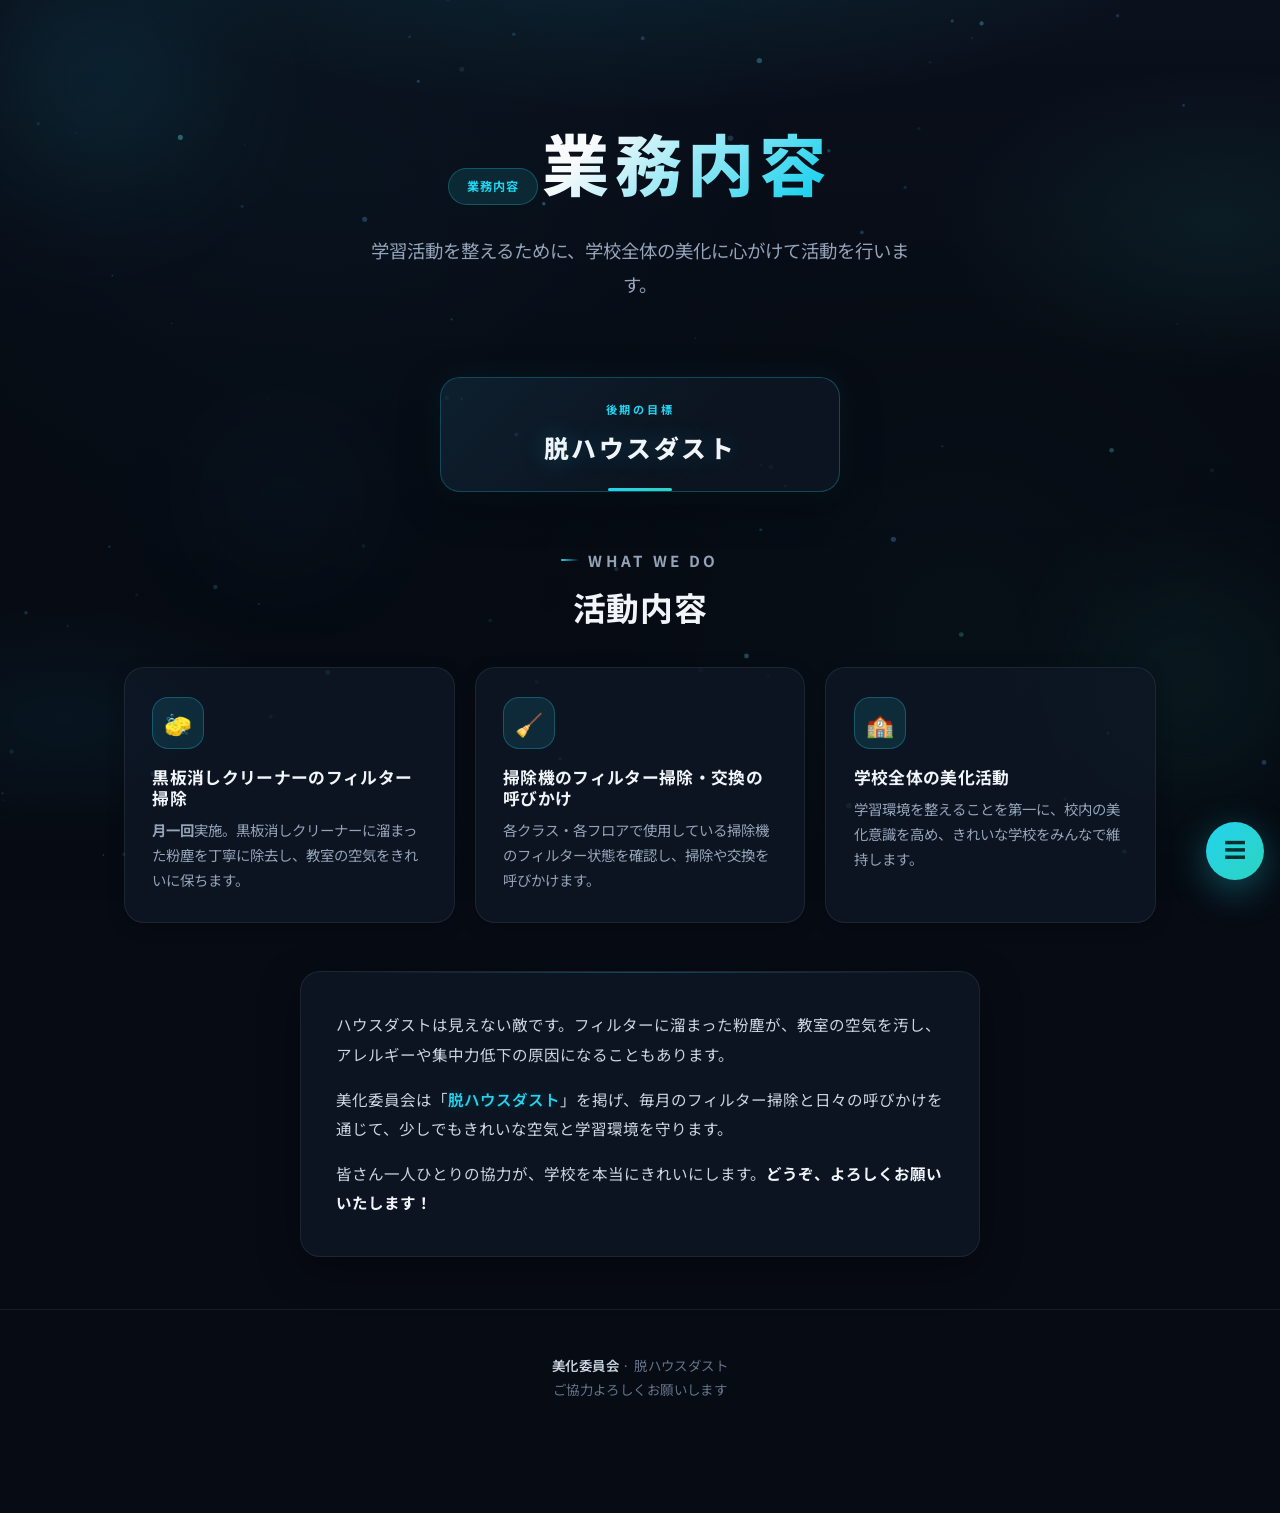
==== commit be423f69: "design: dark theme + ambient orbs on activities" ====
--- a/activities.html
+++ b/activities.html
@@ -4,7 +4,7 @@
   <meta charset="UTF-8">
   <meta name="viewport" content="width=device-width, initial-scale=1.0, viewport-fit=cover">
   <meta name="description" content="美化委員会の業務内容 — 黒板消しクリーナー・掃除機フィルター・学校全体の美化">
-  <meta name="theme-color" content="#f7f6f3">
+  <meta name="theme-color" content="#070b14">
   <title>業務内容 · 美化委員会</title>
   <link rel="preconnect" href="https://fonts.googleapis.com">
   <link rel="preconnect" href="https://fonts.gstatic.com" crossorigin>
@@ -16,6 +16,11 @@
   <div class="ambient" aria-hidden="true">
     <div class="ambient-gradient"></div>
     <div class="ambient-mesh"></div>
+    <div class="ambient-orbs">
+      <div class="orb orb-1"></div>
+      <div class="orb orb-2"></div>
+      <div class="orb orb-3"></div>
+    </div>
   </div>
   <canvas id="dust-canvas" aria-hidden="true"></canvas>
 
--- a/css/style.css
+++ b/css/style.css
@@ -1,29 +1,34 @@
 /* ============================================================
    美化委員会 · 脱ハウスダスト
-   High-end light editorial — paper, ink, one precise accent
+   Premium Dark · Clean Air Protocol
+   High motion · Strong visual identity
    ============================================================ */
 
 :root {
-  --paper: #f7f6f3;
-  --paper-2: #f0eee9;
-  --surface: #ffffff;
-  --surface-soft: rgba(255, 255, 255, 0.72);
-
-  --ink: #1a1a1a;
-  --ink-2: #3d3d3d;
-  --ink-3: #6b6b6b;
-  --ink-4: #9a9a9a;
-
-  --accent: #3d4f9c;
-  --accent-mid: #5a6bb5;
-  --accent-soft: rgba(61, 79, 156, 0.08);
-  --accent-line: rgba(61, 79, 156, 0.22);
-
-  --line: rgba(26, 26, 26, 0.08);
-  --line-strong: rgba(26, 26, 26, 0.14);
-  --shadow-sm: 0 1px 2px rgba(26, 26, 26, 0.04), 0 4px 16px rgba(26, 26, 26, 0.04);
-  --shadow-md: 0 4px 8px rgba(26, 26, 26, 0.04), 0 16px 40px rgba(26, 26, 26, 0.07);
-  --shadow-lg: 0 12px 24px rgba(26, 26, 26, 0.05), 0 32px 64px rgba(26, 26, 26, 0.08);
+  --bg: #070b14;
+  --bg-elevated: #0d1524;
+  --surface: rgba(16, 24, 40, 0.72);
+  --surface-solid: #111827;
+  --surface-hover: rgba(30, 41, 59, 0.85);
+
+  --ink: #f1f5f9;
+  --ink-2: #cbd5e1;
+  --ink-3: #94a3b8;
+  --ink-4: #64748b;
+
+  --accent: #22d3ee;
+  --accent-2: #2dd4bf;
+  --accent-dim: #0e7490;
+  --accent-soft: rgba(34, 211, 238, 0.12);
+  --accent-glow: rgba(34, 211, 238, 0.35);
+  --accent-line: rgba(34, 211, 238, 0.28);
+
+  --line: rgba(148, 163, 184, 0.12);
+  --line-strong: rgba(148, 163, 184, 0.22);
+  --shadow-sm: 0 4px 16px rgba(0, 0, 0, 0.25);
+  --shadow-md: 0 12px 40px rgba(0, 0, 0, 0.4);
+  --shadow-lg: 0 24px 64px rgba(0, 0, 0, 0.5);
+  --shadow-glow: 0 0 40px rgba(34, 211, 238, 0.15);
 
   --radius: 20px;
   --radius-sm: 12px;
@@ -32,7 +37,8 @@
   --font: "Noto Sans JP", "Hiragino Sans", "Yu Gothic", system-ui, sans-serif;
   --ease: cubic-bezier(0.22, 1, 0.36, 1);
   --ease-out: cubic-bezier(0.16, 1, 0.3, 1);
-  --max: 1040px;
+  --ease-spring: cubic-bezier(0.34, 1.4, 0.64, 1);
+  --max: 1080px;
 }
 
 *, *::before, *::after { box-sizing: border-box; margin: 0; padding: 0; }
@@ -40,13 +46,13 @@
 html {
   scroll-behavior: smooth;
   -webkit-text-size-adjust: 100%;
-  background: var(--paper);
+  background: var(--bg);
 }
 
 body {
   font-family: var(--font);
   color: var(--ink);
-  background: var(--paper);
+  background: var(--bg);
   line-height: 1.75;
   min-height: 100vh;
   overflow-x: hidden;
@@ -60,22 +66,66 @@
   pointer-events: none;
   overflow: hidden;
 }
+
 .ambient-gradient {
   position: absolute;
   inset: 0;
   background:
-    radial-gradient(ellipse 100% 60% at 50% -20%, rgba(61, 79, 156, 0.07) 0%, transparent 55%),
-    radial-gradient(ellipse 50% 40% at 100% 30%, rgba(61, 79, 156, 0.04) 0%, transparent 50%),
-    radial-gradient(ellipse 40% 30% at 0% 70%, rgba(26, 26, 26, 0.03) 0%, transparent 45%),
-    linear-gradient(180deg, #faf9f7 0%, var(--paper) 40%, var(--paper-2) 100%);
-}
+    radial-gradient(ellipse 90% 50% at 50% -15%, rgba(34, 211, 238, 0.14) 0%, transparent 55%),
+    radial-gradient(ellipse 45% 35% at 95% 25%, rgba(45, 212, 191, 0.08) 0%, transparent 50%),
+    radial-gradient(ellipse 40% 30% at 5% 80%, rgba(14, 116, 144, 0.1) 0%, transparent 45%),
+    linear-gradient(180deg, #0a101c 0%, var(--bg) 40%, #060a12 100%);
+}
+
 .ambient-mesh {
   position: absolute;
   inset: 0;
+  opacity: 0.5;
+  background-image:
+    radial-gradient(circle at 25% 20%, rgba(34, 211, 238, 0.06) 0%, transparent 42%),
+    radial-gradient(circle at 75% 70%, rgba(45, 212, 191, 0.05) 0%, transparent 38%);
+  animation: mesh-drift 28s ease-in-out infinite alternate;
+}
+
+@keyframes mesh-drift {
+  0% { transform: scale(1) translate(0, 0); }
+  100% { transform: scale(1.08) translate(-2%, 1%); }
+}
+
+.ambient-orbs {
+  position: absolute;
+  inset: 0;
+  overflow: hidden;
+}
+.orb {
+  position: absolute;
+  border-radius: 50%;
+  filter: blur(60px);
   opacity: 0.35;
-  background-image:
-    radial-gradient(circle at 20% 25%, rgba(61, 79, 156, 0.04) 0%, transparent 40%),
-    radial-gradient(circle at 80% 75%, rgba(26, 26, 26, 0.03) 0%, transparent 35%);
+  animation: orb-float 18s ease-in-out infinite;
+}
+.orb-1 {
+  width: 320px; height: 320px;
+  background: radial-gradient(circle, rgba(34, 211, 238, 0.4), transparent 70%);
+  top: -80px; left: -60px;
+}
+.orb-2 {
+  width: 260px; height: 260px;
+  background: radial-gradient(circle, rgba(45, 212, 191, 0.35), transparent 70%);
+  bottom: 10%; right: -40px;
+  animation-delay: -6s;
+}
+.orb-3 {
+  width: 180px; height: 180px;
+  background: radial-gradient(circle, rgba(14, 116, 144, 0.4), transparent 70%);
+  top: 45%; left: 15%;
+  animation-delay: -12s;
+}
+
+@keyframes orb-float {
+  0%, 100% { transform: translate(0, 0) scale(1); }
+  33% { transform: translate(30px, -25px) scale(1.08); }
+  66% { transform: translate(-20px, 15px) scale(0.95); }
 }
 
 #dust-canvas {
@@ -91,10 +141,11 @@
   min-height: 100vh;
   display: flex;
   flex-direction: column;
-  animation: page-in 0.6s var(--ease-out) both;
-}
+  animation: page-in 0.7s var(--ease-out) both;
+}
+
 @keyframes page-in {
-  from { opacity: 0; transform: translateY(8px); }
+  from { opacity: 0; transform: translateY(12px); }
   to { opacity: 1; transform: translateY(0); }
 }
 
@@ -109,65 +160,79 @@
   font-family: var(--font);
   font-weight: 700;
   letter-spacing: 0.02em;
-  line-height: 1.3;
+  line-height: 1.25;
   color: var(--ink);
 }
 
 .eyebrow {
   display: inline-flex;
   align-items: center;
-  gap: 0.5rem;
+  gap: 0.55rem;
   font-size: 0.7rem;
-  font-weight: 600;
-  letter-spacing: 0.2em;
+  font-weight: 700;
+  letter-spacing: 0.22em;
   text-transform: uppercase;
   color: var(--accent);
-  margin-bottom: 0.7rem;
+  margin-bottom: 0.75rem;
 }
 .eyebrow::before {
   content: "";
-  width: 16px;
-  height: 1px;
-  background: var(--accent);
-  opacity: 0.7;
+  width: 18px;
+  height: 2px;
+  background: linear-gradient(90deg, var(--accent), transparent);
+  border-radius: 2px;
 }
 
 .btn {
   display: inline-flex;
   align-items: center;
   justify-content: center;
-  gap: 0.45rem;
-  padding: 0.85rem 1.65rem;
+  gap: 0.5rem;
+  padding: 0.9rem 1.75rem;
   border-radius: var(--radius-full);
   font-family: inherit;
-  font-size: 0.88rem;
+  font-size: 0.9rem;
   font-weight: 600;
   letter-spacing: 0.04em;
   text-decoration: none;
   border: none;
   cursor: pointer;
-  transition: transform 0.25s var(--ease), box-shadow 0.25s ease, background 0.2s ease, border-color 0.2s ease, color 0.2s ease;
+  transition: transform 0.3s var(--ease), box-shadow 0.3s ease, background 0.25s ease, border-color 0.25s ease, color 0.25s ease;
   -webkit-tap-highlight-color: transparent;
-}
+  position: relative;
+  overflow: hidden;
+}
+.btn::after {
+  content: "";
+  position: absolute;
+  inset: 0;
+  background: linear-gradient(120deg, transparent 30%, rgba(255,255,255,0.12) 50%, transparent 70%);
+  transform: translateX(-120%);
+  transition: transform 0.6s var(--ease);
+}
+.btn:hover::after { transform: translateX(120%); }
+
 .btn-primary {
-  background: var(--ink);
-  color: #fff;
-  box-shadow: var(--shadow-sm);
+  background: linear-gradient(135deg, var(--accent), var(--accent-2));
+  color: #042f2e;
+  box-shadow: 0 4px 20px rgba(34, 211, 238, 0.3), var(--shadow-sm);
 }
 .btn-primary:hover {
-  transform: translateY(-2px);
-  box-shadow: var(--shadow-md);
-  background: #2a2a2a;
-}
+  transform: translateY(-3px) scale(1.02);
+  box-shadow: 0 8px 32px rgba(34, 211, 238, 0.4), var(--shadow-md);
+}
+
 .btn-ghost {
   background: transparent;
   color: var(--ink);
   border: 1px solid var(--line-strong);
+  backdrop-filter: blur(8px);
 }
 .btn-ghost:hover {
   background: var(--surface);
-  border-color: var(--ink-3);
-  transform: translateY(-2px);
+  border-color: var(--accent-line);
+  color: var(--accent);
+  transform: translateY(-3px);
   box-shadow: var(--shadow-sm);
 }
 
@@ -175,64 +240,105 @@
   background: var(--surface);
   border: 1px solid var(--line);
   border-radius: var(--radius);
-  padding: 1.75rem 1.6rem;
+  padding: 1.85rem 1.7rem;
   box-shadow: var(--shadow-sm);
-  transition: transform 0.35s var(--ease), box-shadow 0.35s ease, border-color 0.25s ease;
+  backdrop-filter: blur(16px);
+  -webkit-backdrop-filter: blur(16px);
+  transition: transform 0.4s var(--ease), box-shadow 0.4s ease, border-color 0.3s ease, background 0.3s ease;
+  position: relative;
+  overflow: hidden;
+}
+.card::before {
+  content: "";
+  position: absolute;
+  top: 0; left: 0; right: 0;
+  height: 1px;
+  background: linear-gradient(90deg, transparent, var(--accent-line), transparent);
+  opacity: 0;
+  transition: opacity 0.35s ease;
 }
 .card:hover {
-  transform: translateY(-5px);
-  box-shadow: var(--shadow-md);
-  border-color: var(--line-strong);
-}
+  transform: translateY(-6px);
+  box-shadow: var(--shadow-md), var(--shadow-glow);
+  border-color: var(--accent-line);
+  background: var(--surface-hover);
+}
+.card:hover::before { opacity: 1; }
 
 .hero {
-  padding: 6.5rem 0 3.75rem;
+  padding: 7.5rem 0 4rem;
   text-align: center;
-}
+  position: relative;
+}
+
 .hero-badge {
   display: inline-flex;
-  padding: 0.38rem 1rem;
+  align-items: center;
+  gap: 0.4rem;
+  padding: 0.42rem 1.1rem;
   border-radius: var(--radius-full);
   background: var(--accent-soft);
   border: 1px solid var(--accent-line);
   color: var(--accent);
-  font-size: 0.75rem;
-  font-weight: 600;
+  font-size: 0.76rem;
+  font-weight: 700;
+  letter-spacing: 0.1em;
+  margin-bottom: 1.75rem;
+  animation: badge-pulse 3.5s ease-in-out infinite;
+}
+@keyframes badge-pulse {
+  0%, 100% { box-shadow: 0 0 0 0 rgba(34, 211, 238, 0.25); }
+  50% { box-shadow: 0 0 0 8px rgba(34, 211, 238, 0); }
+}
+
+.hero h1 {
+  font-size: clamp(2.6rem, 7vw, 4.2rem);
+  font-weight: 800;
   letter-spacing: 0.08em;
-  margin-bottom: 1.5rem;
-}
-.hero h1 {
-  font-size: clamp(2.4rem, 6vw, 3.5rem);
-  font-weight: 800;
-  letter-spacing: 0.06em;
-  margin-bottom: 0.65rem;
-  color: var(--ink);
-}
+  margin-bottom: 0.8rem;
+  background: linear-gradient(135deg, #f8fafc 20%, var(--accent) 90%);
+  -webkit-background-clip: text;
+  background-clip: text;
+  -webkit-text-fill-color: transparent;
+  position: relative;
+  display: inline-block;
+}
+
 .hero-sub {
-  font-size: clamp(0.98rem, 2.2vw, 1.12rem);
+  font-size: clamp(1rem, 2.3vw, 1.15rem);
   color: var(--ink-3);
-  max-width: 28em;
-  margin: 0 auto 2rem;
+  max-width: 30em;
+  margin: 0 auto 2.25rem;
   font-weight: 400;
-  line-height: 1.8;
-}
+  line-height: 1.85;
+}
+
 .hero-cta {
   display: flex;
   flex-wrap: wrap;
-  gap: 0.75rem;
+  gap: 0.85rem;
   justify-content: center;
 }
 
 .goal-banner {
-  margin: 0 auto 2.5rem;
-  max-width: 380px;
-  padding: 1.25rem 1.75rem;
+  margin: 0 auto 2.75rem;
+  max-width: 400px;
+  padding: 1.4rem 1.9rem;
   border-radius: var(--radius);
   background: var(--surface);
-  border: 1px solid var(--line);
-  box-shadow: var(--shadow-sm);
+  border: 1px solid var(--accent-line);
+  box-shadow: var(--shadow-md), 0 0 30px rgba(34, 211, 238, 0.08);
   text-align: center;
   position: relative;
+  overflow: hidden;
+  backdrop-filter: blur(12px);
+}
+.goal-banner::before {
+  content: "";
+  position: absolute;
+  inset: 0;
+  background: linear-gradient(135deg, rgba(34, 211, 238, 0.06), transparent 60%);
+  pointer-events: none;
 }
 .goal-banner::after {
   content: "";
@@ -240,71 +346,74 @@
   left: 50%;
   bottom: 0;
   transform: translateX(-50%);
-  width: 48px;
-  height: 2px;
-  background: var(--accent);
-  border-radius: 2px;
-  opacity: 0.85;
+  width: 64px;
+  height: 3px;
+  background: linear-gradient(90deg, var(--accent), var(--accent-2));
+  border-radius: 3px;
 }
 .goal-banner .label {
-  font-size: 0.68rem;
+  font-size: 0.7rem;
   font-weight: 700;
-  letter-spacing: 0.22em;
+  letter-spacing: 0.24em;
   color: var(--accent);
-  margin-bottom: 0.3rem;
+  margin-bottom: 0.35rem;
 }
 .goal-banner .value {
-  font-size: 1.4rem;
+  font-size: 1.55rem;
   font-weight: 800;
-  letter-spacing: 0.08em;
+  letter-spacing: 0.1em;
   color: var(--ink);
+  text-shadow: 0 0 24px rgba(34, 211, 238, 0.25);
 }
 
 .section {
-  padding: 3rem 0;
+  padding: 3.25rem 0;
 }
 .section-header {
   text-align: center;
-  margin-bottom: 2.25rem;
+  margin-bottom: 2.5rem;
 }
 .section-header h2 {
-  font-size: clamp(1.45rem, 3vw, 1.9rem);
-  margin-bottom: 0.4rem;
+  font-size: clamp(1.55rem, 3.2vw, 2.05rem);
+  margin-bottom: 0.45rem;
 }
 .section-header p {
   color: var(--ink-3);
-  font-size: 0.92rem;
+  font-size: 0.95rem;
 }
 
 .speech-card {
-  max-width: 640px;
+  max-width: 680px;
   margin: 0 auto;
-  padding: 2.25rem 2.1rem;
+  padding: 2.4rem 2.2rem;
   background: var(--surface);
   border-radius: var(--radius);
   border: 1px solid var(--line);
   box-shadow: var(--shadow-md);
   position: relative;
+  backdrop-filter: blur(16px);
+  -webkit-backdrop-filter: blur(16px);
 }
 .speech-card::before {
   content: "";
   position: absolute;
   top: 0;
-  left: 2rem;
-  right: 2rem;
+  left: 2.2rem;
+  right: 2.2rem;
   height: 1px;
   background: linear-gradient(90deg, transparent, var(--accent-line), transparent);
 }
 .speech-card p {
   color: var(--ink-2);
-  font-size: 0.95rem;
-  margin-bottom: 0.9rem;
-  line-height: 1.85;
+  font-size: 0.97rem;
+  margin-bottom: 0.95rem;
+  line-height: 1.9;
 }
 .speech-card p:last-child { margin-bottom: 0; }
 .speech-card .highlight {
   color: var(--accent);
   font-weight: 600;
+  text-shadow: 0 0 12px rgba(34, 211, 238, 0.2);
 }
 .speech-card strong {
   color: var(--ink);
@@ -313,88 +422,102 @@
 
 .activity-grid {
   display: grid;
-  grid-template-columns: repeat(auto-fit, minmax(240px, 1fr));
-  gap: 1.15rem;
+  grid-template-columns: repeat(auto-fit, minmax(250px, 1fr));
+  gap: 1.25rem;
 }
 .activity-card .icon {
-  width: 48px;
-  height: 48px;
-  border-radius: 14px;
+  width: 52px;
+  height: 52px;
+  border-radius: 16px;
   background: var(--accent-soft);
   border: 1px solid var(--accent-line);
   display: flex;
   align-items: center;
   justify-content: center;
-  font-size: 1.3rem;
-  margin-bottom: 1rem;
+  font-size: 1.4rem;
+  margin-bottom: 1.1rem;
+  transition: transform 0.35s var(--ease-spring), box-shadow 0.35s ease;
+}
+.activity-card:hover .icon {
+  transform: scale(1.1) rotate(-4deg);
+  box-shadow: 0 0 20px rgba(34, 211, 238, 0.25);
 }
 .activity-card h3 {
-  font-size: 1.02rem;
-  margin-bottom: 0.45rem;
+  font-size: 1.05rem;
+  margin-bottom: 0.5rem;
 }
 .activity-card p {
-  font-size: 0.88rem;
+  font-size: 0.9rem;
   color: var(--ink-3);
-  line-height: 1.7;
+  line-height: 1.75;
 }
 
 .cadre-grid {
   display: grid;
   grid-template-columns: repeat(auto-fit, minmax(210px, 1fr));
-  gap: 1.15rem;
+  gap: 1.25rem;
 }
 .cadre-card {
   text-align: center;
-  padding: 2rem 1.4rem;
+  padding: 2.1rem 1.5rem;
 }
 .cadre-card .role {
-  font-size: 0.65rem;
+  font-size: 0.66rem;
   font-weight: 700;
-  letter-spacing: 0.18em;
+  letter-spacing: 0.2em;
   color: var(--accent);
-  margin-bottom: 1rem;
+  margin-bottom: 1.1rem;
   text-transform: uppercase;
 }
 .cadre-avatar {
-  width: 80px;
-  height: 80px;
+  width: 84px;
+  height: 84px;
   border-radius: 50%;
-  margin: 0 auto 1rem;
-  background: linear-gradient(145deg, #3d4f9c, #5a6bb5);
+  margin: 0 auto 1.15rem;
+  background: linear-gradient(145deg, var(--accent), var(--accent-2));
   display: flex;
   align-items: center;
   justify-content: center;
-  font-size: 1.5rem;
-  color: #fff;
-  font-weight: 700;
-  box-shadow: 0 8px 24px rgba(61, 79, 156, 0.25);
+  font-size: 1.6rem;
+  color: #042f2e;
+  font-weight: 800;
+  box-shadow: 0 10px 28px rgba(34, 211, 238, 0.3);
   letter-spacing: 0.02em;
+  transition: transform 0.4s var(--ease-spring), box-shadow 0.4s ease;
+}
+.cadre-card:hover .cadre-avatar {
+  transform: scale(1.08);
+  box-shadow: 0 14px 36px rgba(34, 211, 238, 0.4);
 }
 .cadre-card.teacher .cadre-avatar {
-  background: linear-gradient(145deg, #4a4a4a, #6b6b6b);
-  box-shadow: 0 8px 24px rgba(26, 26, 26, 0.15);
+  background: linear-gradient(145deg, #475569, #64748b);
+  color: #f1f5f9;
+  box-shadow: 0 10px 28px rgba(0, 0, 0, 0.35);
+}
+.cadre-card.teacher:hover .cadre-avatar {
+  box-shadow: 0 14px 36px rgba(0, 0, 0, 0.45);
 }
 .cadre-card h3 {
-  font-size: 1.12rem;
-  margin-bottom: 0.25rem;
+  font-size: 1.15rem;
+  margin-bottom: 0.3rem;
 }
 .cadre-card .meta {
-  font-size: 0.84rem;
+  font-size: 0.86rem;
   color: var(--ink-3);
 }
 .cadre-card.featured {
   border-color: var(--accent-line);
-  background: linear-gradient(165deg, rgba(61, 79, 156, 0.04), var(--surface));
+  background: linear-gradient(165deg, rgba(34, 211, 238, 0.08), var(--surface));
 }
 
 .site-footer {
   margin-top: auto;
-  padding: 2.5rem 1.5rem 6.5rem;
+  padding: 2.75rem 1.5rem 7rem;
   text-align: center;
   color: var(--ink-4);
-  font-size: 0.82rem;
+  font-size: 0.84rem;
   border-top: 1px solid var(--line);
-  letter-spacing: 0.02em;
+  letter-spacing: 0.03em;
 }
 .site-footer strong {
   color: var(--ink-2);
@@ -403,20 +526,40 @@
 
 .reveal {
   opacity: 0;
-  transform: translateY(20px);
-  transition: opacity 0.7s var(--ease-out), transform 0.7s var(--ease-out);
+  transform: translateY(28px) scale(0.98);
+  filter: blur(4px);
+  transition:
+    opacity 0.8s var(--ease-out),
+    transform 0.8s var(--ease-out),
+    filter 0.8s var(--ease-out);
 }
 .reveal.visible {
   opacity: 1;
-  transform: translateY(0);
-}
-.reveal-delay-1 { transition-delay: 0.07s; }
-.reveal-delay-2 { transition-delay: 0.14s; }
-.reveal-delay-3 { transition-delay: 0.21s; }
-.reveal-delay-4 { transition-delay: 0.28s; }
+  transform: translateY(0) scale(1);
+  filter: blur(0);
+}
+.reveal-delay-1 { transition-delay: 0.08s; }
+.reveal-delay-2 { transition-delay: 0.16s; }
+.reveal-delay-3 { transition-delay: 0.24s; }
+.reveal-delay-4 { transition-delay: 0.32s; }
 
 @media (max-width: 480px) {
-  .hero { padding: 5rem 0 3rem; }
-  .speech-card { padding: 1.6rem 1.35rem; }
-  .goal-banner { padding: 1.1rem 1.35rem; }
-}
+  .hero { padding: 5.5rem 0 3.25rem; }
+  .speech-card { padding: 1.7rem 1.4rem; }
+  .goal-banner { padding: 1.2rem 1.4rem; }
+  .hero h1 { letter-spacing: 0.05em; }
+}
+
+@media (prefers-reduced-motion: reduce) {
+  .ambient-mesh,
+  .orb,
+  .hero-badge {
+    animation: none !important;
+  }
+  .reveal {
+    opacity: 1;
+    transform: none;
+    filter: none;
+    transition: none;
+  }
+}
--- a/css/menu.css
+++ b/css/menu.css
@@ -1,25 +1,25 @@
 /* ============================================================
-   Radial + FAB — light editorial, viewport-fixed
+   Radial + FAB — Dark Clean Air theme
    ============================================================ */
 
 :root {
   --rm-font: "Noto Sans JP", "Hiragino Sans", system-ui, sans-serif;
-  --rm-item-bg: linear-gradient(145deg, #ffffff, #f7f6f3);
-  --rm-item-hover-bg: linear-gradient(135deg, #3d4f9c, #5a6bb5);
-  --rm-parent-bg: linear-gradient(145deg, rgba(61, 79, 156, 0.1), #fff);
-  --rm-border: rgba(61, 79, 156, 0.28);
-  --rm-border-hover: #3d4f9c;
-  --rm-text: #1a1a1a;
-  --rm-orbit: rgba(61, 79, 156, 0.22);
-  --rm-core-bg: linear-gradient(135deg, #3d4f9c, #5a6bb5);
-  --rm-label-bg: rgba(255, 255, 255, 0.96);
-  --rm-label-border: rgba(26, 26, 26, 0.1);
+  --rm-item-bg: linear-gradient(145deg, #1e293b, #0f172a);
+  --rm-item-hover-bg: linear-gradient(135deg, #22d3ee, #2dd4bf);
+  --rm-parent-bg: linear-gradient(145deg, rgba(34, 211, 238, 0.15), #0f172a);
+  --rm-border: rgba(34, 211, 238, 0.3);
+  --rm-border-hover: #22d3ee;
+  --rm-text: #f1f5f9;
+  --rm-orbit: rgba(34, 211, 238, 0.25);
+  --rm-core-bg: linear-gradient(135deg, #22d3ee, #2dd4bf);
+  --rm-label-bg: rgba(15, 23, 42, 0.95);
+  --rm-label-border: rgba(34, 211, 238, 0.2);
   --rm-item-size: 56px;
   --rm-ease: cubic-bezier(0.34, 1.4, 0.64, 1);
   --rm-z: 9999999;
-  --ham-bg: #faf9f7;
-  --ham-card: #ffffff;
-  --ham-border: rgba(26, 26, 26, 0.08);
+  --ham-bg: #0a101c;
+  --ham-card: #111827;
+  --ham-border: rgba(148, 163, 184, 0.12);
 }
 
 .radial-menu-wrapper {
@@ -77,9 +77,9 @@
   margin-top: -24px;
   margin-left: -24px;
   border-radius: 50%;
-  border: 2px solid rgba(255, 255, 255, 0.5);
+  border: 2px solid rgba(255, 255, 255, 0.4);
   background: var(--rm-core-bg);
-  color: #fff;
+  color: #042f2e;
   font-size: 17px;
   font-weight: 700;
   cursor: pointer;
@@ -87,7 +87,7 @@
   align-items: center;
   justify-content: center;
   z-index: 10;
-  box-shadow: 0 8px 24px rgba(61, 79, 156, 0.35);
+  box-shadow: 0 8px 28px rgba(34, 211, 238, 0.4);
   opacity: 0;
   pointer-events: none;
   transform: scale(0);
@@ -118,7 +118,7 @@
   align-items: center;
   justify-content: center;
   z-index: 3;
-  box-shadow: 0 8px 24px rgba(26, 26, 26, 0.1);
+  box-shadow: 0 8px 24px rgba(0, 0, 0, 0.35);
   opacity: 0;
   pointer-events: none;
   transform: translate3d(0, 0, 0) scale(0);
@@ -133,14 +133,14 @@
 .rm-item:active {
   background: var(--rm-item-hover-bg) !important;
   border-color: var(--rm-border-hover);
-  color: #fff;
+  color: #042f2e;
   transform: translate3d(var(--x), var(--y), 0) scale(1.16) !important;
-  box-shadow: 0 12px 28px rgba(61, 79, 156, 0.3);
+  box-shadow: 0 12px 32px rgba(34, 211, 238, 0.35);
   z-index: 5;
 }
 .rm-item.has-sub {
   background: var(--rm-parent-bg);
-  border-color: rgba(61, 79, 156, 0.4);
+  border-color: rgba(34, 211, 238, 0.45);
 }
 .rm-item::after {
   content: attr(data-label);
@@ -159,7 +159,7 @@
   white-space: nowrap;
   opacity: 0;
   pointer-events: none;
-  box-shadow: 0 4px 12px rgba(26, 26, 26, 0.08);
+  box-shadow: 0 4px 16px rgba(0, 0, 0, 0.3);
   transition: transform 0.3s var(--rm-ease), opacity 0.2s ease;
 }
 .radial-menu-wrapper.active .rm-item.rendered::after {
@@ -179,15 +179,15 @@
   cursor: pointer;
   font-size: 1.35rem;
   line-height: 1;
-  background: #1a1a1a;
-  color: #fff;
-  box-shadow: 0 10px 32px rgba(26, 26, 26, 0.28);
+  background: linear-gradient(135deg, #22d3ee, #2dd4bf);
+  color: #042f2e;
+  box-shadow: 0 10px 36px rgba(34, 211, 238, 0.35);
   transition: transform 0.22s var(--rm-ease), box-shadow 0.22s ease;
   -webkit-tap-highlight-color: transparent;
 }
 .menu-fab:hover {
-  transform: scale(1.06);
-  box-shadow: 0 14px 40px rgba(26, 26, 26, 0.35);
+  transform: scale(1.08);
+  box-shadow: 0 14px 44px rgba(34, 211, 238, 0.45);
 }
 .menu-fab:active {
   transform: scale(0.96);
@@ -198,9 +198,9 @@
   inset: 0;
   z-index: 100000;
   display: none;
-  background: rgba(26, 26, 26, 0.28);
-  backdrop-filter: blur(12px);
-  -webkit-backdrop-filter: blur(12px);
+  background: rgba(7, 11, 20, 0.65);
+  backdrop-filter: blur(14px);
+  -webkit-backdrop-filter: blur(14px);
   opacity: 0;
   transition: opacity 0.28s ease;
 }
@@ -223,7 +223,7 @@
   padding: 1.35rem 1.2rem calc(1.5rem + env(safe-area-inset-bottom));
   overflow: auto;
   border-left: 1px solid var(--ham-border);
-  box-shadow: -20px 0 48px rgba(26, 26, 26, 0.1);
+  box-shadow: -20px 0 48px rgba(0, 0, 0, 0.4);
   transform: translateX(100%);
   transition: transform 0.35s cubic-bezier(0.22, 1, 0.36, 1);
 }
@@ -244,7 +244,7 @@
   font-weight: 700;
   font-size: 1.02rem;
   letter-spacing: 0.06em;
-  color: #1a1a1a;
+  color: #f1f5f9;
 }
 
 #ham-list {
@@ -272,16 +272,16 @@
 }
 .ham-link:hover,
 .ham-group-btn:hover {
-  border-color: rgba(61, 79, 156, 0.35);
-  background: #fff;
+  border-color: rgba(34, 211, 238, 0.4);
+  background: #1e293b;
   transform: translateX(3px);
-  box-shadow: 0 4px 16px rgba(26, 26, 26, 0.06);
+  box-shadow: 0 4px 16px rgba(34, 211, 238, 0.1);
 }
 
 .ham-close {
   border: 0;
-  background: rgba(26, 26, 26, 0.06);
-  color: #1a1a1a;
+  background: rgba(148, 163, 184, 0.1);
+  color: #f1f5f9;
   width: 40px;
   height: 40px;
   border-radius: 50%;
@@ -290,7 +290,7 @@
   transition: background 0.2s, transform 0.2s;
 }
 .ham-close:hover {
-  background: rgba(61, 79, 156, 0.12);
+  background: rgba(34, 211, 238, 0.2);
   transform: rotate(90deg);
 }
 
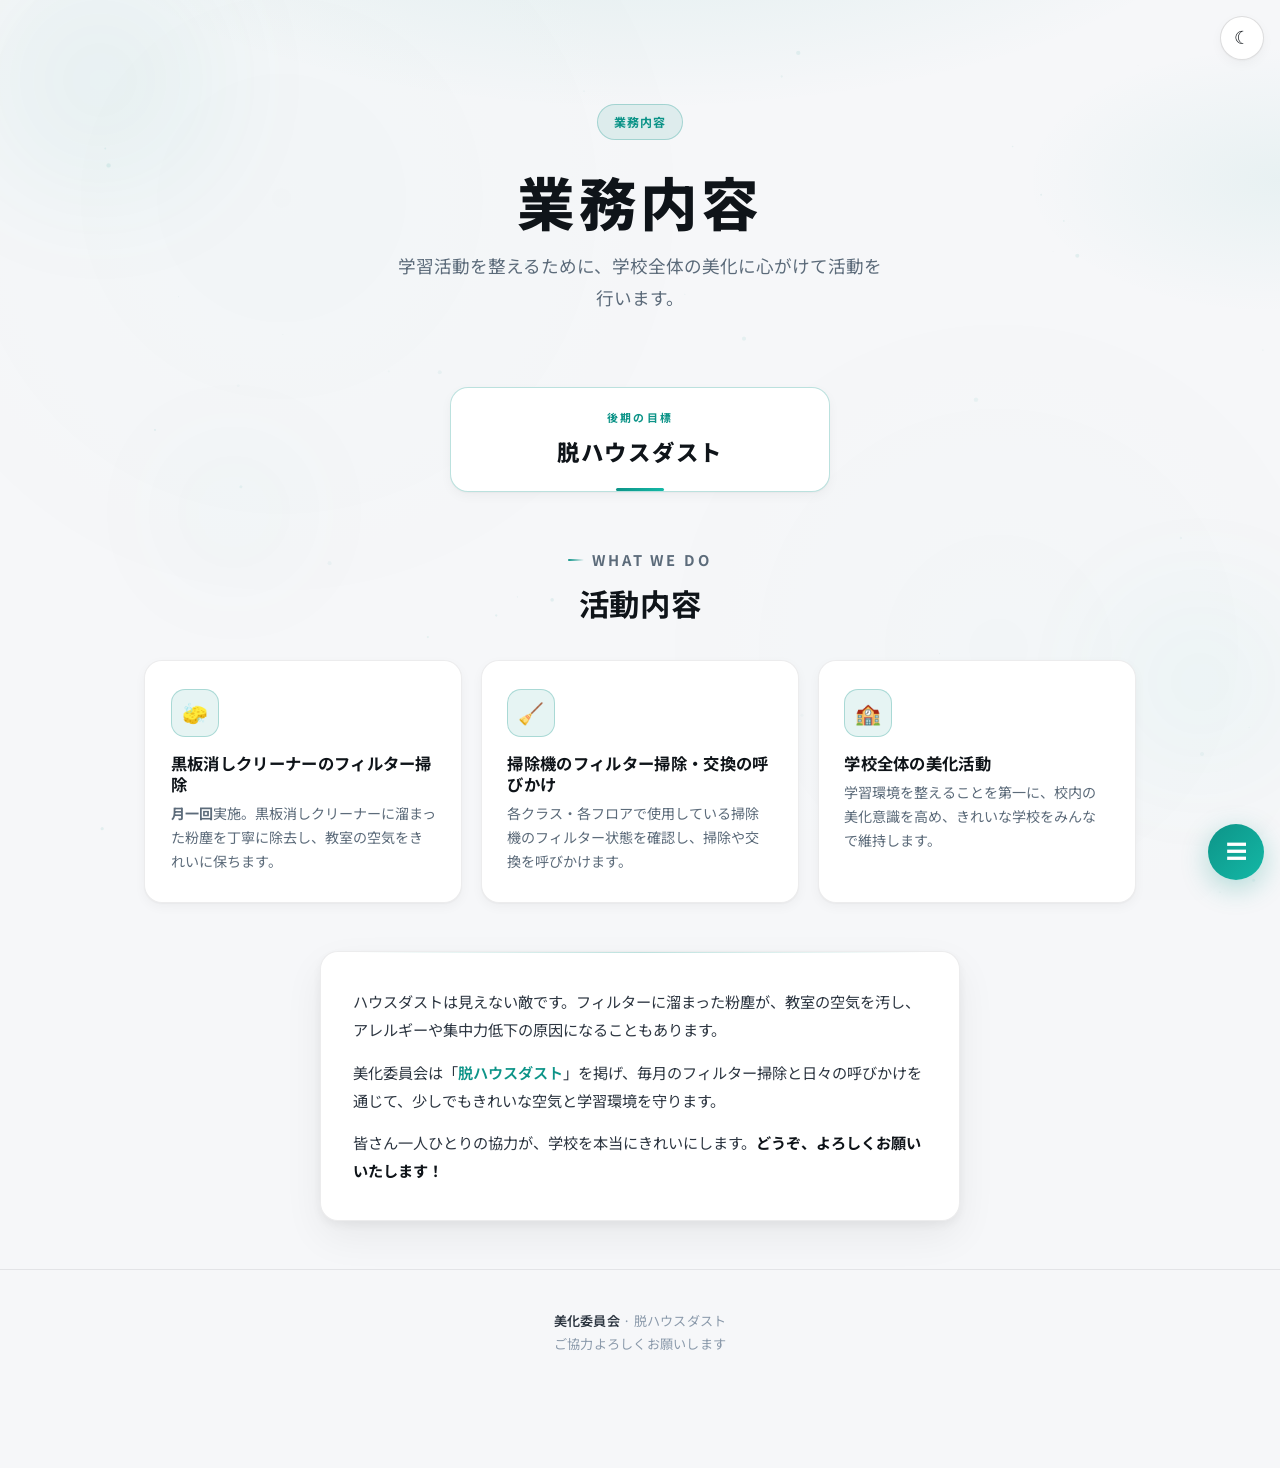
==== commit 2573a10e: "fix: light default data-theme on activities" ====
--- a/activities.html
+++ b/activities.html
@@ -1,10 +1,10 @@
 <!DOCTYPE html>
-<html lang="ja">
+<html lang="ja" data-theme="light">
 <head>
   <meta charset="UTF-8">
   <meta name="viewport" content="width=device-width, initial-scale=1.0, viewport-fit=cover">
   <meta name="description" content="美化委員会の業務内容 — 黒板消しクリーナー・掃除機フィルター・学校全体の美化">
-  <meta name="theme-color" content="#070b14">
+  <meta name="theme-color" content="#f6f7f9">
   <title>業務内容 · 美化委員会</title>
   <link rel="preconnect" href="https://fonts.googleapis.com">
   <link rel="preconnect" href="https://fonts.gstatic.com" crossorigin>
--- a/css/style.css
+++ b/css/style.css
@@ -1,54 +1,68 @@
 /* ============================================================
    美化委員会 · 脱ハウスダスト
-   Premium Dark · Clean Air Protocol
-   High motion · Strong visual identity
+   Light-first · Refined editorial · Theme toggle
    ============================================================ */
 
 :root {
-  --bg: #070b14;
-  --bg-elevated: #0d1524;
-  --surface: rgba(16, 24, 40, 0.72);
-  --surface-solid: #111827;
-  --surface-hover: rgba(30, 41, 59, 0.85);
-
-  --ink: #f1f5f9;
-  --ink-2: #cbd5e1;
-  --ink-3: #94a3b8;
-  --ink-4: #64748b;
-
-  --accent: #22d3ee;
-  --accent-2: #2dd4bf;
-  --accent-dim: #0e7490;
-  --accent-soft: rgba(34, 211, 238, 0.12);
-  --accent-glow: rgba(34, 211, 238, 0.35);
-  --accent-line: rgba(34, 211, 238, 0.28);
-
-  --line: rgba(148, 163, 184, 0.12);
-  --line-strong: rgba(148, 163, 184, 0.22);
-  --shadow-sm: 0 4px 16px rgba(0, 0, 0, 0.25);
-  --shadow-md: 0 12px 40px rgba(0, 0, 0, 0.4);
-  --shadow-lg: 0 24px 64px rgba(0, 0, 0, 0.5);
-  --shadow-glow: 0 0 40px rgba(34, 211, 238, 0.15);
-
-  --radius: 20px;
+  --bg: #f6f7f9;
+  --bg-elevated: #ffffff;
+  --surface: #ffffff;
+  --surface-soft: rgba(255, 255, 255, 0.82);
+  --surface-hover: #fafbfc;
+  --ink: #0f1419;
+  --ink-2: #2c3540;
+  --ink-3: #5c6b7a;
+  --ink-4: #8b9aab;
+  --accent: #0d9488;
+  --accent-2: #14b8a6;
+  --accent-dim: #0f766e;
+  --accent-soft: rgba(13, 148, 136, 0.1);
+  --accent-glow: rgba(13, 148, 136, 0.18);
+  --accent-line: rgba(13, 148, 136, 0.28);
+  --accent-on: #ffffff;
+  --line: rgba(15, 20, 25, 0.08);
+  --line-strong: rgba(15, 20, 25, 0.14);
+  --shadow-sm: 0 1px 2px rgba(15, 20, 25, 0.04), 0 4px 12px rgba(15, 20, 25, 0.04);
+  --shadow-md: 0 4px 12px rgba(15, 20, 25, 0.06), 0 16px 40px rgba(15, 20, 25, 0.06);
+  --shadow-lg: 0 12px 32px rgba(15, 20, 25, 0.08), 0 28px 64px rgba(15, 20, 25, 0.06);
+  --shadow-glow: 0 0 0 1px var(--accent-line), 0 8px 28px var(--accent-glow);
+  --radius: 18px;
   --radius-sm: 12px;
   --radius-full: 9999px;
-
   --font: "Noto Sans JP", "Hiragino Sans", "Yu Gothic", system-ui, sans-serif;
   --ease: cubic-bezier(0.22, 1, 0.36, 1);
   --ease-out: cubic-bezier(0.16, 1, 0.3, 1);
-  --ease-spring: cubic-bezier(0.34, 1.4, 0.64, 1);
-  --max: 1080px;
+  --ease-spring: cubic-bezier(0.34, 1.3, 0.64, 1);
+  --max: 1040px;
+}
+
+[data-theme="dark"] {
+  --bg: #0b0f14;
+  --bg-elevated: #121820;
+  --surface: rgba(22, 30, 40, 0.88);
+  --surface-soft: rgba(22, 30, 40, 0.75);
+  --surface-hover: rgba(30, 40, 52, 0.92);
+  --ink: #f0f4f8;
+  --ink-2: #c5d0dc;
+  --ink-3: #8b9aab;
+  --ink-4: #5c6b7a;
+  --accent: #2dd4bf;
+  --accent-2: #5eead4;
+  --accent-dim: #14b8a6;
+  --accent-soft: rgba(45, 212, 191, 0.12);
+  --accent-glow: rgba(45, 212, 191, 0.22);
+  --accent-line: rgba(45, 212, 191, 0.3);
+  --accent-on: #042f2e;
+  --line: rgba(200, 215, 230, 0.1);
+  --line-strong: rgba(200, 215, 230, 0.18);
+  --shadow-sm: 0 1px 2px rgba(0, 0, 0, 0.2), 0 4px 16px rgba(0, 0, 0, 0.15);
+  --shadow-md: 0 8px 24px rgba(0, 0, 0, 0.28);
+  --shadow-lg: 0 16px 48px rgba(0, 0, 0, 0.35);
+  --shadow-glow: 0 0 0 1px var(--accent-line), 0 8px 32px var(--accent-glow);
 }
 
 *, *::before, *::after { box-sizing: border-box; margin: 0; padding: 0; }
-
-html {
-  scroll-behavior: smooth;
-  -webkit-text-size-adjust: 100%;
-  background: var(--bg);
-}
-
+html { scroll-behavior: smooth; -webkit-text-size-adjust: 100%; background: var(--bg); }
 body {
   font-family: var(--font);
   color: var(--ink);
@@ -57,509 +71,270 @@
   min-height: 100vh;
   overflow-x: hidden;
   -webkit-font-smoothing: antialiased;
-}
-
-.ambient {
-  position: fixed;
-  inset: 0;
-  z-index: 0;
-  pointer-events: none;
-  overflow: hidden;
-}
-
+  transition: background 0.35s ease, color 0.35s ease;
+}
+
+.ambient { position: fixed; inset: 0; z-index: 0; pointer-events: none; overflow: hidden; }
 .ambient-gradient {
-  position: absolute;
-  inset: 0;
+  position: absolute; inset: 0;
   background:
-    radial-gradient(ellipse 90% 50% at 50% -15%, rgba(34, 211, 238, 0.14) 0%, transparent 55%),
-    radial-gradient(ellipse 45% 35% at 95% 25%, rgba(45, 212, 191, 0.08) 0%, transparent 50%),
-    radial-gradient(ellipse 40% 30% at 5% 80%, rgba(14, 116, 144, 0.1) 0%, transparent 45%),
-    linear-gradient(180deg, #0a101c 0%, var(--bg) 40%, #060a12 100%);
-}
-
+    radial-gradient(ellipse 90% 55% at 50% -18%, color-mix(in srgb, var(--accent) 12%, transparent) 0%, transparent 55%),
+    radial-gradient(ellipse 40% 30% at 100% 20%, color-mix(in srgb, var(--accent) 6%, transparent) 0%, transparent 50%),
+    linear-gradient(180deg, var(--bg) 0%, var(--bg) 100%);
+}
 .ambient-mesh {
-  position: absolute;
-  inset: 0;
-  opacity: 0.5;
+  position: absolute; inset: 0; opacity: 0.4;
   background-image:
-    radial-gradient(circle at 25% 20%, rgba(34, 211, 238, 0.06) 0%, transparent 42%),
-    radial-gradient(circle at 75% 70%, rgba(45, 212, 191, 0.05) 0%, transparent 38%);
-  animation: mesh-drift 28s ease-in-out infinite alternate;
-}
-
-@keyframes mesh-drift {
-  0% { transform: scale(1) translate(0, 0); }
-  100% { transform: scale(1.08) translate(-2%, 1%); }
-}
-
-.ambient-orbs {
-  position: absolute;
-  inset: 0;
-  overflow: hidden;
-}
+    radial-gradient(circle at 22% 22%, color-mix(in srgb, var(--accent) 5%, transparent) 0%, transparent 40%),
+    radial-gradient(circle at 78% 72%, color-mix(in srgb, var(--accent) 4%, transparent) 0%, transparent 36%);
+  animation: mesh-drift 32s ease-in-out infinite alternate;
+}
+@keyframes mesh-drift { 100% { transform: scale(1.06) translate(-1.5%, 1%); } }
+.ambient-orbs { position: absolute; inset: 0; overflow: hidden; }
 .orb {
-  position: absolute;
-  border-radius: 50%;
-  filter: blur(60px);
-  opacity: 0.35;
-  animation: orb-float 18s ease-in-out infinite;
+  position: absolute; border-radius: 50%; filter: blur(72px); opacity: 0.28;
+  animation: orb-float 20s ease-in-out infinite;
 }
 .orb-1 {
-  width: 320px; height: 320px;
-  background: radial-gradient(circle, rgba(34, 211, 238, 0.4), transparent 70%);
-  top: -80px; left: -60px;
+  width: 280px; height: 280px;
+  background: radial-gradient(circle, color-mix(in srgb, var(--accent) 45%, transparent), transparent 70%);
+  top: -60px; left: -40px;
 }
 .orb-2 {
-  width: 260px; height: 260px;
-  background: radial-gradient(circle, rgba(45, 212, 191, 0.35), transparent 70%);
-  bottom: 10%; right: -40px;
-  animation-delay: -6s;
+  width: 220px; height: 220px;
+  background: radial-gradient(circle, color-mix(in srgb, var(--accent-2) 35%, transparent), transparent 70%);
+  bottom: 12%; right: -30px; animation-delay: -7s;
 }
 .orb-3 {
-  width: 180px; height: 180px;
-  background: radial-gradient(circle, rgba(14, 116, 144, 0.4), transparent 70%);
-  top: 45%; left: 15%;
-  animation-delay: -12s;
-}
-
+  width: 160px; height: 160px;
+  background: radial-gradient(circle, color-mix(in srgb, var(--accent) 30%, transparent), transparent 70%);
+  top: 48%; left: 12%; animation-delay: -13s;
+}
 @keyframes orb-float {
   0%, 100% { transform: translate(0, 0) scale(1); }
-  33% { transform: translate(30px, -25px) scale(1.08); }
-  66% { transform: translate(-20px, 15px) scale(0.95); }
-}
-
-#dust-canvas {
+  33% { transform: translate(24px, -20px) scale(1.06); }
+  66% { transform: translate(-16px, 12px) scale(0.96); }
+}
+
+#dust-canvas { position: fixed; inset: 0; z-index: 1; pointer-events: none; opacity: 0.7; }
+.page-wrap {
+  position: relative; z-index: 2; min-height: 100vh;
+  display: flex; flex-direction: column;
+  animation: page-in 0.65s var(--ease-out) both;
+}
+@keyframes page-in {
+  from { opacity: 0; transform: translateY(10px); }
+  to { opacity: 1; transform: translateY(0); }
+}
+.container { width: 100%; max-width: var(--max); margin: 0 auto; padding: 0 1.5rem; }
+h1, h2, h3 {
+  font-family: var(--font); font-weight: 700; letter-spacing: 0.02em;
+  line-height: 1.3; color: var(--ink);
+}
+
+.theme-toggle {
   position: fixed;
-  inset: 0;
-  z-index: 1;
-  pointer-events: none;
-}
-
-.page-wrap {
+  top: max(1rem, env(safe-area-inset-top));
+  right: max(1rem, env(safe-area-inset-right));
+  z-index: 99980;
+  width: 44px; height: 44px; border-radius: 50%;
+  border: 1px solid var(--line-strong);
+  background: var(--surface); color: var(--ink);
+  box-shadow: var(--shadow-sm); cursor: pointer;
+  display: flex; align-items: center; justify-content: center;
+  font-size: 1.15rem;
+  transition: transform 0.25s var(--ease), box-shadow 0.25s ease, background 0.25s ease, border-color 0.25s ease;
+  -webkit-tap-highlight-color: transparent;
+}
+.theme-toggle:hover {
+  transform: scale(1.06); box-shadow: var(--shadow-md); border-color: var(--accent-line);
+}
+.theme-toggle:active { transform: scale(0.96); }
+.theme-toggle .icon-sun,
+.theme-toggle .icon-moon { display: none; line-height: 1; }
+[data-theme="light"] .theme-toggle .icon-moon,
+:root:not([data-theme="dark"]) .theme-toggle .icon-moon { display: block; }
+[data-theme="dark"] .theme-toggle .icon-sun { display: block; }
+[data-theme="dark"] .theme-toggle .icon-moon { display: none; }
+
+.eyebrow {
+  display: inline-flex; align-items: center; gap: 0.5rem;
+  font-size: 0.7rem; font-weight: 700; letter-spacing: 0.2em;
+  text-transform: uppercase; color: var(--accent); margin-bottom: 0.7rem;
+}
+.eyebrow::before {
+  content: ""; width: 16px; height: 2px;
+  background: linear-gradient(90deg, var(--accent), transparent); border-radius: 2px;
+}
+
+.btn {
+  display: inline-flex; align-items: center; justify-content: center; gap: 0.45rem;
+  padding: 0.88rem 1.7rem; border-radius: var(--radius-full);
+  font-family: inherit; font-size: 0.9rem; font-weight: 600; letter-spacing: 0.03em;
+  text-decoration: none; border: none; cursor: pointer;
+  transition: transform 0.28s var(--ease), box-shadow 0.28s ease, background 0.2s ease, border-color 0.2s ease, color 0.2s ease;
+  -webkit-tap-highlight-color: transparent; position: relative; overflow: hidden;
+}
+.btn-primary {
+  background: var(--accent); color: var(--accent-on);
+  box-shadow: 0 4px 16px var(--accent-glow), var(--shadow-sm);
+}
+.btn-primary:hover {
+  transform: translateY(-2px);
+  box-shadow: 0 8px 28px var(--accent-glow), var(--shadow-md);
+  filter: brightness(1.05);
+}
+.btn-ghost {
+  background: transparent; color: var(--ink); border: 1px solid var(--line-strong);
+}
+.btn-ghost:hover {
+  background: var(--surface); border-color: var(--accent-line); color: var(--accent);
+  transform: translateY(-2px); box-shadow: var(--shadow-sm);
+}
+
+.card {
+  background: var(--surface); border: 1px solid var(--line); border-radius: var(--radius);
+  padding: 1.75rem 1.6rem; box-shadow: var(--shadow-sm);
+  transition: transform 0.35s var(--ease), box-shadow 0.35s ease, border-color 0.25s ease, background 0.25s ease;
   position: relative;
-  z-index: 2;
-  min-height: 100vh;
-  display: flex;
-  flex-direction: column;
-  animation: page-in 0.7s var(--ease-out) both;
-}
-
-@keyframes page-in {
-  from { opacity: 0; transform: translateY(12px); }
-  to { opacity: 1; transform: translateY(0); }
-}
-
-.container {
-  width: 100%;
-  max-width: var(--max);
-  margin: 0 auto;
-  padding: 0 1.5rem;
-}
-
-h1, h2, h3 {
-  font-family: var(--font);
-  font-weight: 700;
-  letter-spacing: 0.02em;
-  line-height: 1.25;
-  color: var(--ink);
-}
-
-.eyebrow {
-  display: inline-flex;
-  align-items: center;
-  gap: 0.55rem;
-  font-size: 0.7rem;
-  font-weight: 700;
-  letter-spacing: 0.22em;
-  text-transform: uppercase;
-  color: var(--accent);
-  margin-bottom: 0.75rem;
-}
-.eyebrow::before {
-  content: "";
-  width: 18px;
-  height: 2px;
-  background: linear-gradient(90deg, var(--accent), transparent);
-  border-radius: 2px;
-}
-
-.btn {
-  display: inline-flex;
-  align-items: center;
-  justify-content: center;
-  gap: 0.5rem;
-  padding: 0.9rem 1.75rem;
-  border-radius: var(--radius-full);
-  font-family: inherit;
-  font-size: 0.9rem;
-  font-weight: 600;
-  letter-spacing: 0.04em;
-  text-decoration: none;
-  border: none;
-  cursor: pointer;
-  transition: transform 0.3s var(--ease), box-shadow 0.3s ease, background 0.25s ease, border-color 0.25s ease, color 0.25s ease;
-  -webkit-tap-highlight-color: transparent;
-  position: relative;
-  overflow: hidden;
-}
-.btn::after {
-  content: "";
-  position: absolute;
-  inset: 0;
-  background: linear-gradient(120deg, transparent 30%, rgba(255,255,255,0.12) 50%, transparent 70%);
-  transform: translateX(-120%);
-  transition: transform 0.6s var(--ease);
-}
-.btn:hover::after { transform: translateX(120%); }
-
-.btn-primary {
-  background: linear-gradient(135deg, var(--accent), var(--accent-2));
-  color: #042f2e;
-  box-shadow: 0 4px 20px rgba(34, 211, 238, 0.3), var(--shadow-sm);
-}
-.btn-primary:hover {
-  transform: translateY(-3px) scale(1.02);
-  box-shadow: 0 8px 32px rgba(34, 211, 238, 0.4), var(--shadow-md);
-}
-
-.btn-ghost {
-  background: transparent;
-  color: var(--ink);
-  border: 1px solid var(--line-strong);
-  backdrop-filter: blur(8px);
-}
-.btn-ghost:hover {
-  background: var(--surface);
-  border-color: var(--accent-line);
-  color: var(--accent);
-  transform: translateY(-3px);
-  box-shadow: var(--shadow-sm);
-}
-
-.card {
-  background: var(--surface);
-  border: 1px solid var(--line);
-  border-radius: var(--radius);
-  padding: 1.85rem 1.7rem;
-  box-shadow: var(--shadow-sm);
-  backdrop-filter: blur(16px);
-  -webkit-backdrop-filter: blur(16px);
-  transition: transform 0.4s var(--ease), box-shadow 0.4s ease, border-color 0.3s ease, background 0.3s ease;
-  position: relative;
-  overflow: hidden;
-}
-.card::before {
-  content: "";
-  position: absolute;
-  top: 0; left: 0; right: 0;
-  height: 1px;
+}
+.card:hover {
+  transform: translateY(-4px); box-shadow: var(--shadow-md); border-color: var(--line-strong);
+}
+
+.hero { padding: 6.5rem 0 3.5rem; text-align: center; }
+.hero-badge {
+  display: inline-flex; align-items: center; padding: 0.4rem 1rem;
+  border-radius: var(--radius-full); background: var(--accent-soft);
+  border: 1px solid var(--accent-line); color: var(--accent);
+  font-size: 0.75rem; font-weight: 700; letter-spacing: 0.08em; margin-bottom: 1.5rem;
+}
+.hero h1 {
+  font-size: clamp(2.4rem, 6.5vw, 3.6rem); font-weight: 800;
+  letter-spacing: 0.06em; margin-bottom: 0.7rem; color: var(--ink);
+}
+.hero-sub {
+  font-size: clamp(0.98rem, 2.2vw, 1.1rem); color: var(--ink-3);
+  max-width: 28em; margin: 0 auto 2rem; line-height: 1.85;
+}
+.hero-cta { display: flex; flex-wrap: wrap; gap: 0.75rem; justify-content: center; }
+
+.goal-banner {
+  margin: 0 auto 2.4rem; max-width: 380px; padding: 1.25rem 1.75rem;
+  border-radius: var(--radius); background: var(--surface);
+  border: 1px solid var(--accent-line); box-shadow: var(--shadow-sm);
+  text-align: center; position: relative;
+}
+.goal-banner::after {
+  content: ""; position: absolute; left: 50%; bottom: 0; transform: translateX(-50%);
+  width: 48px; height: 3px;
+  background: linear-gradient(90deg, var(--accent), var(--accent-2)); border-radius: 3px;
+}
+.goal-banner .label {
+  font-size: 0.68rem; font-weight: 700; letter-spacing: 0.22em;
+  color: var(--accent); margin-bottom: 0.3rem;
+}
+.goal-banner .value {
+  font-size: 1.4rem; font-weight: 800; letter-spacing: 0.08em; color: var(--ink);
+}
+
+.section { padding: 3rem 0; }
+.section-header { text-align: center; margin-bottom: 2.25rem; }
+.section-header h2 { font-size: clamp(1.45rem, 3vw, 1.9rem); margin-bottom: 0.4rem; }
+.section-header p { color: var(--ink-3); font-size: 0.92rem; }
+
+.speech-card {
+  max-width: 640px; margin: 0 auto; padding: 2.2rem 2rem;
+  background: var(--surface); border-radius: var(--radius);
+  border: 1px solid var(--line); box-shadow: var(--shadow-md); position: relative;
+}
+.speech-card::before {
+  content: ""; position: absolute; top: 0; left: 2rem; right: 2rem; height: 1px;
   background: linear-gradient(90deg, transparent, var(--accent-line), transparent);
-  opacity: 0;
-  transition: opacity 0.35s ease;
-}
-.card:hover {
-  transform: translateY(-6px);
-  box-shadow: var(--shadow-md), var(--shadow-glow);
-  border-color: var(--accent-line);
-  background: var(--surface-hover);
-}
-.card:hover::before { opacity: 1; }
-
-.hero {
-  padding: 7.5rem 0 4rem;
-  text-align: center;
-  position: relative;
-}
-
-.hero-badge {
-  display: inline-flex;
-  align-items: center;
-  gap: 0.4rem;
-  padding: 0.42rem 1.1rem;
-  border-radius: var(--radius-full);
-  background: var(--accent-soft);
-  border: 1px solid var(--accent-line);
-  color: var(--accent);
-  font-size: 0.76rem;
-  font-weight: 700;
-  letter-spacing: 0.1em;
-  margin-bottom: 1.75rem;
-  animation: badge-pulse 3.5s ease-in-out infinite;
-}
-@keyframes badge-pulse {
-  0%, 100% { box-shadow: 0 0 0 0 rgba(34, 211, 238, 0.25); }
-  50% { box-shadow: 0 0 0 8px rgba(34, 211, 238, 0); }
-}
-
-.hero h1 {
-  font-size: clamp(2.6rem, 7vw, 4.2rem);
-  font-weight: 800;
-  letter-spacing: 0.08em;
-  margin-bottom: 0.8rem;
-  background: linear-gradient(135deg, #f8fafc 20%, var(--accent) 90%);
-  -webkit-background-clip: text;
-  background-clip: text;
-  -webkit-text-fill-color: transparent;
-  position: relative;
-  display: inline-block;
-}
-
-.hero-sub {
-  font-size: clamp(1rem, 2.3vw, 1.15rem);
-  color: var(--ink-3);
-  max-width: 30em;
-  margin: 0 auto 2.25rem;
-  font-weight: 400;
-  line-height: 1.85;
-}
-
-.hero-cta {
-  display: flex;
-  flex-wrap: wrap;
-  gap: 0.85rem;
-  justify-content: center;
-}
-
-.goal-banner {
-  margin: 0 auto 2.75rem;
-  max-width: 400px;
-  padding: 1.4rem 1.9rem;
-  border-radius: var(--radius);
-  background: var(--surface);
-  border: 1px solid var(--accent-line);
-  box-shadow: var(--shadow-md), 0 0 30px rgba(34, 211, 238, 0.08);
-  text-align: center;
-  position: relative;
-  overflow: hidden;
-  backdrop-filter: blur(12px);
-}
-.goal-banner::before {
-  content: "";
-  position: absolute;
-  inset: 0;
-  background: linear-gradient(135deg, rgba(34, 211, 238, 0.06), transparent 60%);
-  pointer-events: none;
-}
-.goal-banner::after {
-  content: "";
-  position: absolute;
-  left: 50%;
-  bottom: 0;
-  transform: translateX(-50%);
-  width: 64px;
-  height: 3px;
-  background: linear-gradient(90deg, var(--accent), var(--accent-2));
-  border-radius: 3px;
-}
-.goal-banner .label {
-  font-size: 0.7rem;
-  font-weight: 700;
-  letter-spacing: 0.24em;
-  color: var(--accent);
-  margin-bottom: 0.35rem;
-}
-.goal-banner .value {
-  font-size: 1.55rem;
-  font-weight: 800;
-  letter-spacing: 0.1em;
-  color: var(--ink);
-  text-shadow: 0 0 24px rgba(34, 211, 238, 0.25);
-}
-
-.section {
-  padding: 3.25rem 0;
-}
-.section-header {
-  text-align: center;
-  margin-bottom: 2.5rem;
-}
-.section-header h2 {
-  font-size: clamp(1.55rem, 3.2vw, 2.05rem);
-  margin-bottom: 0.45rem;
-}
-.section-header p {
-  color: var(--ink-3);
-  font-size: 0.95rem;
-}
-
-.speech-card {
-  max-width: 680px;
-  margin: 0 auto;
-  padding: 2.4rem 2.2rem;
-  background: var(--surface);
-  border-radius: var(--radius);
-  border: 1px solid var(--line);
-  box-shadow: var(--shadow-md);
-  position: relative;
-  backdrop-filter: blur(16px);
-  -webkit-backdrop-filter: blur(16px);
-}
-.speech-card::before {
-  content: "";
-  position: absolute;
-  top: 0;
-  left: 2.2rem;
-  right: 2.2rem;
-  height: 1px;
-  background: linear-gradient(90deg, transparent, var(--accent-line), transparent);
 }
 .speech-card p {
-  color: var(--ink-2);
-  font-size: 0.97rem;
-  margin-bottom: 0.95rem;
-  line-height: 1.9;
+  color: var(--ink-2); font-size: 0.95rem; margin-bottom: 0.9rem; line-height: 1.85;
 }
 .speech-card p:last-child { margin-bottom: 0; }
-.speech-card .highlight {
-  color: var(--accent);
-  font-weight: 600;
-  text-shadow: 0 0 12px rgba(34, 211, 238, 0.2);
-}
-.speech-card strong {
-  color: var(--ink);
-  font-weight: 700;
-}
+.speech-card .highlight { color: var(--accent); font-weight: 600; }
+.speech-card strong { color: var(--ink); font-weight: 700; }
 
 .activity-grid {
-  display: grid;
-  grid-template-columns: repeat(auto-fit, minmax(250px, 1fr));
-  gap: 1.25rem;
+  display: grid; grid-template-columns: repeat(auto-fit, minmax(240px, 1fr)); gap: 1.15rem;
 }
 .activity-card .icon {
-  width: 52px;
-  height: 52px;
-  border-radius: 16px;
-  background: var(--accent-soft);
-  border: 1px solid var(--accent-line);
-  display: flex;
-  align-items: center;
-  justify-content: center;
-  font-size: 1.4rem;
-  margin-bottom: 1.1rem;
+  width: 48px; height: 48px; border-radius: 14px;
+  background: var(--accent-soft); border: 1px solid var(--accent-line);
+  display: flex; align-items: center; justify-content: center;
+  font-size: 1.3rem; margin-bottom: 1rem;
+  transition: transform 0.35s var(--ease-spring), box-shadow 0.3s ease;
+}
+.activity-card:hover .icon {
+  transform: scale(1.08) rotate(-3deg); box-shadow: 0 0 16px var(--accent-glow);
+}
+.activity-card h3 { font-size: 1.02rem; margin-bottom: 0.45rem; }
+.activity-card p { font-size: 0.88rem; color: var(--ink-3); line-height: 1.7; }
+
+.cadre-grid {
+  display: grid; grid-template-columns: repeat(auto-fit, minmax(200px, 1fr)); gap: 1.15rem;
+}
+.cadre-card { text-align: center; padding: 2rem 1.4rem; }
+.cadre-card .role {
+  font-size: 0.65rem; font-weight: 700; letter-spacing: 0.18em;
+  color: var(--accent); margin-bottom: 1rem; text-transform: uppercase;
+}
+.cadre-avatar {
+  width: 80px; height: 80px; border-radius: 50%; margin: 0 auto 1rem;
+  background: linear-gradient(145deg, var(--accent), var(--accent-2));
+  display: flex; align-items: center; justify-content: center;
+  font-size: 1.5rem; color: var(--accent-on); font-weight: 800;
+  box-shadow: 0 8px 24px var(--accent-glow);
   transition: transform 0.35s var(--ease-spring), box-shadow 0.35s ease;
 }
-.activity-card:hover .icon {
-  transform: scale(1.1) rotate(-4deg);
-  box-shadow: 0 0 20px rgba(34, 211, 238, 0.25);
-}
-.activity-card h3 {
-  font-size: 1.05rem;
-  margin-bottom: 0.5rem;
-}
-.activity-card p {
-  font-size: 0.9rem;
-  color: var(--ink-3);
-  line-height: 1.75;
-}
-
-.cadre-grid {
-  display: grid;
-  grid-template-columns: repeat(auto-fit, minmax(210px, 1fr));
-  gap: 1.25rem;
-}
-.cadre-card {
-  text-align: center;
-  padding: 2.1rem 1.5rem;
-}
-.cadre-card .role {
-  font-size: 0.66rem;
-  font-weight: 700;
-  letter-spacing: 0.2em;
-  color: var(--accent);
-  margin-bottom: 1.1rem;
-  text-transform: uppercase;
-}
-.cadre-avatar {
-  width: 84px;
-  height: 84px;
-  border-radius: 50%;
-  margin: 0 auto 1.15rem;
-  background: linear-gradient(145deg, var(--accent), var(--accent-2));
-  display: flex;
-  align-items: center;
-  justify-content: center;
-  font-size: 1.6rem;
-  color: #042f2e;
-  font-weight: 800;
-  box-shadow: 0 10px 28px rgba(34, 211, 238, 0.3);
-  letter-spacing: 0.02em;
-  transition: transform 0.4s var(--ease-spring), box-shadow 0.4s ease;
-}
 .cadre-card:hover .cadre-avatar {
-  transform: scale(1.08);
-  box-shadow: 0 14px 36px rgba(34, 211, 238, 0.4);
+  transform: scale(1.06); box-shadow: 0 12px 32px var(--accent-glow);
 }
 .cadre-card.teacher .cadre-avatar {
+  background: linear-gradient(145deg, #64748b, #94a3b8); color: #fff;
+  box-shadow: 0 8px 24px rgba(15, 20, 25, 0.12);
+}
+[data-theme="dark"] .cadre-card.teacher .cadre-avatar {
   background: linear-gradient(145deg, #475569, #64748b);
-  color: #f1f5f9;
-  box-shadow: 0 10px 28px rgba(0, 0, 0, 0.35);
-}
-.cadre-card.teacher:hover .cadre-avatar {
-  box-shadow: 0 14px 36px rgba(0, 0, 0, 0.45);
-}
-.cadre-card h3 {
-  font-size: 1.15rem;
-  margin-bottom: 0.3rem;
-}
-.cadre-card .meta {
-  font-size: 0.86rem;
-  color: var(--ink-3);
-}
+  box-shadow: 0 8px 24px rgba(0, 0, 0, 0.3);
+}
+.cadre-card h3 { font-size: 1.12rem; margin-bottom: 0.25rem; }
+.cadre-card .meta { font-size: 0.84rem; color: var(--ink-3); }
 .cadre-card.featured {
   border-color: var(--accent-line);
-  background: linear-gradient(165deg, rgba(34, 211, 238, 0.08), var(--surface));
+  background: linear-gradient(165deg, var(--accent-soft), var(--surface));
 }
 
 .site-footer {
-  margin-top: auto;
-  padding: 2.75rem 1.5rem 7rem;
-  text-align: center;
-  color: var(--ink-4);
-  font-size: 0.84rem;
-  border-top: 1px solid var(--line);
-  letter-spacing: 0.03em;
-}
-.site-footer strong {
-  color: var(--ink-2);
-  font-weight: 600;
-}
+  margin-top: auto; padding: 2.5rem 1.5rem 7rem; text-align: center;
+  color: var(--ink-4); font-size: 0.82rem; border-top: 1px solid var(--line);
+  letter-spacing: 0.02em;
+}
+.site-footer strong { color: var(--ink-2); font-weight: 600; }
 
 .reveal {
-  opacity: 0;
-  transform: translateY(28px) scale(0.98);
-  filter: blur(4px);
-  transition:
-    opacity 0.8s var(--ease-out),
-    transform 0.8s var(--ease-out),
-    filter 0.8s var(--ease-out);
-}
-.reveal.visible {
-  opacity: 1;
-  transform: translateY(0) scale(1);
-  filter: blur(0);
-}
-.reveal-delay-1 { transition-delay: 0.08s; }
-.reveal-delay-2 { transition-delay: 0.16s; }
-.reveal-delay-3 { transition-delay: 0.24s; }
-.reveal-delay-4 { transition-delay: 0.32s; }
+  opacity: 0; transform: translateY(22px);
+  transition: opacity 0.7s var(--ease-out), transform 0.7s var(--ease-out);
+}
+.reveal.visible { opacity: 1; transform: translateY(0); }
+.reveal-delay-1 { transition-delay: 0.06s; }
+.reveal-delay-2 { transition-delay: 0.12s; }
+.reveal-delay-3 { transition-delay: 0.18s; }
+.reveal-delay-4 { transition-delay: 0.24s; }
 
 @media (max-width: 480px) {
-  .hero { padding: 5.5rem 0 3.25rem; }
-  .speech-card { padding: 1.7rem 1.4rem; }
-  .goal-banner { padding: 1.2rem 1.4rem; }
-  .hero h1 { letter-spacing: 0.05em; }
+  .hero { padding: 5.25rem 0 3rem; }
+  .speech-card { padding: 1.6rem 1.35rem; }
+  .goal-banner { padding: 1.1rem 1.35rem; }
+  .theme-toggle { width: 40px; height: 40px; font-size: 1.05rem; }
 }
 
 @media (prefers-reduced-motion: reduce) {
-  .ambient-mesh,
-  .orb,
-  .hero-badge {
-    animation: none !important;
-  }
-  .reveal {
-    opacity: 1;
-    transform: none;
-    filter: none;
-    transition: none;
-  }
-}
+  .ambient-mesh, .orb, .hero-badge { animation: none !important; }
+  .reveal { opacity: 1; transform: none; transition: none; }
+  .page-wrap { animation: none; }
+}
--- a/css/menu.css
+++ b/css/menu.css
@@ -1,170 +1,130 @@
 /* ============================================================
-   Radial + FAB — Dark Clean Air theme
+   Radial + FAB — light/dark aware
    ============================================================ */
 
 :root {
   --rm-font: "Noto Sans JP", "Hiragino Sans", system-ui, sans-serif;
-  --rm-item-bg: linear-gradient(145deg, #1e293b, #0f172a);
-  --rm-item-hover-bg: linear-gradient(135deg, #22d3ee, #2dd4bf);
-  --rm-parent-bg: linear-gradient(145deg, rgba(34, 211, 238, 0.15), #0f172a);
-  --rm-border: rgba(34, 211, 238, 0.3);
-  --rm-border-hover: #22d3ee;
-  --rm-text: #f1f5f9;
-  --rm-orbit: rgba(34, 211, 238, 0.25);
-  --rm-core-bg: linear-gradient(135deg, #22d3ee, #2dd4bf);
-  --rm-label-bg: rgba(15, 23, 42, 0.95);
-  --rm-label-border: rgba(34, 211, 238, 0.2);
+  --rm-item-bg: linear-gradient(145deg, #ffffff, #f6f7f9);
+  --rm-item-hover-bg: linear-gradient(135deg, #0d9488, #14b8a6);
+  --rm-parent-bg: linear-gradient(145deg, rgba(13, 148, 136, 0.12), #fff);
+  --rm-border: rgba(13, 148, 136, 0.28);
+  --rm-border-hover: #0d9488;
+  --rm-text: #0f1419;
+  --rm-orbit: rgba(13, 148, 136, 0.22);
+  --rm-core-bg: linear-gradient(135deg, #0d9488, #14b8a6);
+  --rm-core-text: #fff;
+  --rm-label-bg: rgba(255, 255, 255, 0.96);
+  --rm-label-border: rgba(15, 20, 25, 0.1);
   --rm-item-size: 56px;
-  --rm-ease: cubic-bezier(0.34, 1.4, 0.64, 1);
+  --rm-ease: cubic-bezier(0.34, 1.3, 0.64, 1);
   --rm-z: 9999999;
-  --ham-bg: #0a101c;
-  --ham-card: #111827;
-  --ham-border: rgba(148, 163, 184, 0.12);
+  --ham-bg: #f6f7f9;
+  --ham-card: #ffffff;
+  --ham-border: rgba(15, 20, 25, 0.08);
+  --ham-text: #0f1419;
+}
+
+[data-theme="dark"] {
+  --rm-item-bg: linear-gradient(145deg, #1a2330, #121820);
+  --rm-item-hover-bg: linear-gradient(135deg, #2dd4bf, #5eead4);
+  --rm-parent-bg: linear-gradient(145deg, rgba(45, 212, 191, 0.15), #121820);
+  --rm-border: rgba(45, 212, 191, 0.3);
+  --rm-border-hover: #2dd4bf;
+  --rm-text: #f0f4f8;
+  --rm-orbit: rgba(45, 212, 191, 0.25);
+  --rm-core-bg: linear-gradient(135deg, #2dd4bf, #5eead4);
+  --rm-core-text: #042f2e;
+  --rm-label-bg: rgba(18, 24, 32, 0.95);
+  --rm-label-border: rgba(45, 212, 191, 0.2);
+  --ham-bg: #0b0f14;
+  --ham-card: #121820;
+  --ham-border: rgba(200, 215, 230, 0.1);
+  --ham-text: #f0f4f8;
 }
 
 .radial-menu-wrapper {
-  position: fixed;
-  top: 0;
-  left: 0;
-  width: 0;
-  height: 0;
-  z-index: var(--rm-z);
-  pointer-events: none;
-  visibility: hidden;
-  opacity: 0;
+  position: fixed; top: 0; left: 0; width: 0; height: 0;
+  z-index: var(--rm-z); pointer-events: none; visibility: hidden; opacity: 0;
   transition: visibility 0s linear 0.28s, opacity 0.18s ease-out;
   transform: none !important;
 }
 .radial-menu-wrapper.active {
-  pointer-events: auto;
-  visibility: visible;
-  opacity: 1;
+  pointer-events: auto; visibility: visible; opacity: 1;
   transition: visibility 0s linear 0s, opacity 0.12s ease-in;
 }
 
 .rm-canvas-layer {
-  position: absolute;
-  top: 50%;
-  left: 50%;
-  transform: translate(-50%, -50%);
-  pointer-events: none;
-  z-index: 1;
+  position: absolute; top: 50%; left: 50%;
+  transform: translate(-50%, -50%); pointer-events: none; z-index: 1;
 }
 
 .rm-shell-orbit {
-  position: absolute;
-  border-radius: 50%;
-  border: 1.5px dashed var(--rm-orbit);
-  pointer-events: none;
-  z-index: 2;
-  transform: scale(0.15) rotate(-90deg);
-  opacity: 0;
+  position: absolute; border-radius: 50%;
+  border: 1.5px dashed var(--rm-orbit); pointer-events: none; z-index: 2;
+  transform: scale(0.15) rotate(-90deg); opacity: 0;
   transition: transform 0.55s var(--rm-ease), opacity 0.3s ease;
 }
 .radial-menu-wrapper.active .rm-shell-orbit {
-  transform: scale(1) rotate(0deg);
-  opacity: 1;
-  animation: bika-orbit 20s linear infinite;
-}
-@keyframes bika-orbit {
-  to { transform: scale(1) rotate(360deg); }
-}
+  transform: scale(1) rotate(0deg); opacity: 1;
+  animation: bika-orbit 22s linear infinite;
+}
+@keyframes bika-orbit { to { transform: scale(1) rotate(360deg); } }
 
 .rm-core-btn {
-  position: absolute;
-  width: 48px;
-  height: 48px;
-  margin-top: -24px;
-  margin-left: -24px;
-  border-radius: 50%;
+  position: absolute; width: 48px; height: 48px;
+  margin-top: -24px; margin-left: -24px; border-radius: 50%;
   border: 2px solid rgba(255, 255, 255, 0.4);
-  background: var(--rm-core-bg);
-  color: #042f2e;
-  font-size: 17px;
-  font-weight: 700;
-  cursor: pointer;
-  display: flex;
-  align-items: center;
-  justify-content: center;
-  z-index: 10;
-  box-shadow: 0 8px 28px rgba(34, 211, 238, 0.4);
-  opacity: 0;
-  pointer-events: none;
-  transform: scale(0);
+  background: var(--rm-core-bg); color: var(--rm-core-text);
+  font-size: 17px; font-weight: 700; cursor: pointer;
+  display: flex; align-items: center; justify-content: center; z-index: 10;
+  box-shadow: 0 8px 24px rgba(13, 148, 136, 0.3);
+  opacity: 0; pointer-events: none; transform: scale(0);
   transition: transform 0.4s var(--rm-ease), opacity 0.2s ease;
 }
-.rm-core-btn.visible {
-  opacity: 1;
-  pointer-events: auto;
-  transform: scale(1);
-}
-.rm-core-btn:hover {
-  transform: scale(1.12) !important;
-}
+.rm-core-btn.visible { opacity: 1; pointer-events: auto; transform: scale(1); }
+.rm-core-btn:hover { transform: scale(1.1) !important; }
 
 .rm-item {
   position: absolute;
-  width: var(--rm-item-size);
-  height: var(--rm-item-size);
+  width: var(--rm-item-size); height: var(--rm-item-size);
   margin-top: calc(-1 * var(--rm-item-size) / 2);
   margin-left: calc(-1 * var(--rm-item-size) / 2);
-  border-radius: 50%;
-  border: 1.5px solid var(--rm-border);
-  background: var(--rm-item-bg);
-  color: var(--rm-text);
-  font-size: 20px;
-  cursor: pointer;
-  display: flex;
-  align-items: center;
-  justify-content: center;
-  z-index: 3;
-  box-shadow: 0 8px 24px rgba(0, 0, 0, 0.35);
-  opacity: 0;
-  pointer-events: none;
+  border-radius: 50%; border: 1.5px solid var(--rm-border);
+  background: var(--rm-item-bg); color: var(--rm-text);
+  font-size: 20px; cursor: pointer;
+  display: flex; align-items: center; justify-content: center; z-index: 3;
+  box-shadow: 0 6px 20px rgba(15, 20, 25, 0.1);
+  opacity: 0; pointer-events: none;
   transform: translate3d(0, 0, 0) scale(0);
   transition: transform 0.45s var(--rm-ease), opacity 0.25s ease, border-color 0.2s, background 0.2s;
 }
 .radial-menu-wrapper.active .rm-item.rendered {
-  opacity: 1;
-  pointer-events: auto;
+  opacity: 1; pointer-events: auto;
   transform: translate3d(var(--x), var(--y), 0) scale(1);
 }
-.rm-item:hover,
-.rm-item:active {
+.rm-item:hover, .rm-item:active {
   background: var(--rm-item-hover-bg) !important;
-  border-color: var(--rm-border-hover);
-  color: #042f2e;
-  transform: translate3d(var(--x), var(--y), 0) scale(1.16) !important;
-  box-shadow: 0 12px 32px rgba(34, 211, 238, 0.35);
-  z-index: 5;
+  border-color: var(--rm-border-hover); color: var(--rm-core-text);
+  transform: translate3d(var(--x), var(--y), 0) scale(1.14) !important;
+  box-shadow: 0 10px 28px rgba(13, 148, 136, 0.28); z-index: 5;
 }
 .rm-item.has-sub {
-  background: var(--rm-parent-bg);
-  border-color: rgba(34, 211, 238, 0.45);
+  background: var(--rm-parent-bg); border-color: rgba(13, 148, 136, 0.4);
 }
 .rm-item::after {
   content: attr(data-label);
-  position: absolute;
-  bottom: -32px;
-  left: 50%;
+  position: absolute; bottom: -32px; left: 50%;
   transform: translateX(-50%) translateY(-6px) scale(0.85);
-  background: var(--rm-label-bg);
-  color: var(--rm-text);
-  padding: 4px 10px;
-  border-radius: 8px;
+  background: var(--rm-label-bg); color: var(--rm-text);
+  padding: 4px 10px; border-radius: 8px;
   border: 1px solid var(--rm-label-border);
-  font-family: var(--rm-font);
-  font-size: 11px;
-  font-weight: 600;
-  white-space: nowrap;
-  opacity: 0;
-  pointer-events: none;
-  box-shadow: 0 4px 16px rgba(0, 0, 0, 0.3);
+  font-family: var(--rm-font); font-size: 11px; font-weight: 600;
+  white-space: nowrap; opacity: 0; pointer-events: none;
+  box-shadow: 0 4px 12px rgba(15, 20, 25, 0.08);
   transition: transform 0.3s var(--rm-ease), opacity 0.2s ease;
 }
 .radial-menu-wrapper.active .rm-item.rendered::after {
-  opacity: 1;
-  transform: translateX(-50%) translateY(0) scale(1);
+  opacity: 1; transform: translateX(-50%) translateY(0) scale(1);
 }
 
 .menu-fab {
@@ -172,129 +132,73 @@
   right: max(1rem, env(safe-area-inset-right));
   bottom: max(1.25rem, env(safe-area-inset-bottom));
   z-index: 99990 !important;
-  width: 58px;
-  height: 58px;
-  border-radius: 50%;
-  border: 0;
-  cursor: pointer;
-  font-size: 1.35rem;
-  line-height: 1;
-  background: linear-gradient(135deg, #22d3ee, #2dd4bf);
-  color: #042f2e;
-  box-shadow: 0 10px 36px rgba(34, 211, 238, 0.35);
+  width: 56px; height: 56px; border-radius: 50%; border: 0; cursor: pointer;
+  font-size: 1.3rem; line-height: 1;
+  background: var(--rm-core-bg); color: var(--rm-core-text);
+  box-shadow: 0 8px 28px rgba(13, 148, 136, 0.3);
   transition: transform 0.22s var(--rm-ease), box-shadow 0.22s ease;
   -webkit-tap-highlight-color: transparent;
 }
 .menu-fab:hover {
-  transform: scale(1.08);
-  box-shadow: 0 14px 44px rgba(34, 211, 238, 0.45);
-}
-.menu-fab:active {
-  transform: scale(0.96);
-}
+  transform: scale(1.06); box-shadow: 0 12px 36px rgba(13, 148, 136, 0.38);
+}
+.menu-fab:active { transform: scale(0.96); }
 
 #ham-overlay {
-  position: fixed;
-  inset: 0;
-  z-index: 100000;
-  display: none;
-  background: rgba(7, 11, 20, 0.65);
-  backdrop-filter: blur(14px);
-  -webkit-backdrop-filter: blur(14px);
-  opacity: 0;
-  transition: opacity 0.28s ease;
-}
-#ham-overlay.open {
-  display: block;
-  opacity: 1;
-}
+  position: fixed; inset: 0; z-index: 100000; display: none;
+  background: rgba(15, 20, 25, 0.28);
+  backdrop-filter: blur(12px); -webkit-backdrop-filter: blur(12px);
+  opacity: 0; transition: opacity 0.28s ease;
+}
+[data-theme="dark"] #ham-overlay { background: rgba(0, 0, 0, 0.55); }
+#ham-overlay.open { display: block; opacity: 1; }
 
 #ham-panel {
-  position: fixed;
-  top: 0;
-  right: 0;
-  bottom: 0;
-  z-index: 100001;
-  width: min(340px, 100%);
-  display: none;
-  flex-direction: column;
-  background: var(--ham-bg);
-  color: var(--rm-text);
-  padding: 1.35rem 1.2rem calc(1.5rem + env(safe-area-inset-bottom));
-  overflow: auto;
-  border-left: 1px solid var(--ham-border);
-  box-shadow: -20px 0 48px rgba(0, 0, 0, 0.4);
+  position: fixed; top: 0; right: 0; bottom: 0; z-index: 100001;
+  width: min(320px, 100%); display: none; flex-direction: column;
+  background: var(--ham-bg); color: var(--ham-text);
+  padding: 1.3rem 1.15rem calc(1.5rem + env(safe-area-inset-bottom));
+  overflow: auto; border-left: 1px solid var(--ham-border);
+  box-shadow: -16px 0 40px rgba(15, 20, 25, 0.1);
   transform: translateX(100%);
   transition: transform 0.35s cubic-bezier(0.22, 1, 0.36, 1);
 }
-#ham-panel.open {
-  display: flex;
-  transform: translateX(0);
-}
+#ham-panel.open { display: flex; transform: translateX(0); }
 
 #ham-panel .ham-header {
-  display: flex;
-  justify-content: space-between;
-  align-items: center;
-  margin-bottom: 1.2rem;
-  padding-bottom: 0.85rem;
+  display: flex; justify-content: space-between; align-items: center;
+  margin-bottom: 1.15rem; padding-bottom: 0.8rem;
   border-bottom: 1px solid var(--ham-border);
 }
 #ham-panel .ham-title {
-  font-weight: 700;
-  font-size: 1.02rem;
-  letter-spacing: 0.06em;
-  color: #f1f5f9;
-}
-
-#ham-list {
-  display: flex;
-  flex-direction: column;
-  gap: 0.5rem;
-}
-
-.ham-link,
-.ham-group-btn {
-  display: block;
-  width: 100%;
-  text-align: left;
-  padding: 0.95rem 1.05rem;
-  border-radius: 14px;
-  background: var(--ham-card);
-  border: 1px solid var(--ham-border);
-  color: var(--rm-text);
-  text-decoration: none;
-  font: inherit;
-  font-size: 0.94rem;
-  font-weight: 500;
-  cursor: pointer;
+  font-weight: 700; font-size: 1rem; letter-spacing: 0.05em; color: var(--ham-text);
+}
+#ham-list { display: flex; flex-direction: column; gap: 0.45rem; }
+
+.ham-link, .ham-group-btn {
+  display: block; width: 100%; text-align: left;
+  padding: 0.9rem 1rem; border-radius: 12px;
+  background: var(--ham-card); border: 1px solid var(--ham-border);
+  color: var(--ham-text); text-decoration: none;
+  font: inherit; font-size: 0.92rem; font-weight: 500; cursor: pointer;
   transition: border-color 0.2s, background 0.2s, transform 0.2s, box-shadow 0.2s;
 }
-.ham-link:hover,
-.ham-group-btn:hover {
-  border-color: rgba(34, 211, 238, 0.4);
-  background: #1e293b;
-  transform: translateX(3px);
-  box-shadow: 0 4px 16px rgba(34, 211, 238, 0.1);
+.ham-link:hover, .ham-group-btn:hover {
+  border-color: var(--rm-border); transform: translateX(3px);
+  box-shadow: 0 4px 14px rgba(13, 148, 136, 0.08);
 }
 
 .ham-close {
-  border: 0;
-  background: rgba(148, 163, 184, 0.1);
-  color: #f1f5f9;
-  width: 40px;
-  height: 40px;
-  border-radius: 50%;
-  cursor: pointer;
-  font-size: 1.05rem;
+  border: 0; background: rgba(15, 20, 25, 0.06); color: var(--ham-text);
+  width: 38px; height: 38px; border-radius: 50%; cursor: pointer; font-size: 1rem;
   transition: background 0.2s, transform 0.2s;
 }
+[data-theme="dark"] .ham-close { background: rgba(200, 215, 230, 0.1); }
 .ham-close:hover {
-  background: rgba(34, 211, 238, 0.2);
-  transform: rotate(90deg);
+  background: rgba(13, 148, 136, 0.15); transform: rotate(90deg);
 }
 
 @media (max-width: 480px) {
   :root { --rm-item-size: 52px; }
-  .menu-fab { width: 54px; height: 54px; }
-}
+  .menu-fab { width: 52px; height: 52px; }
+}
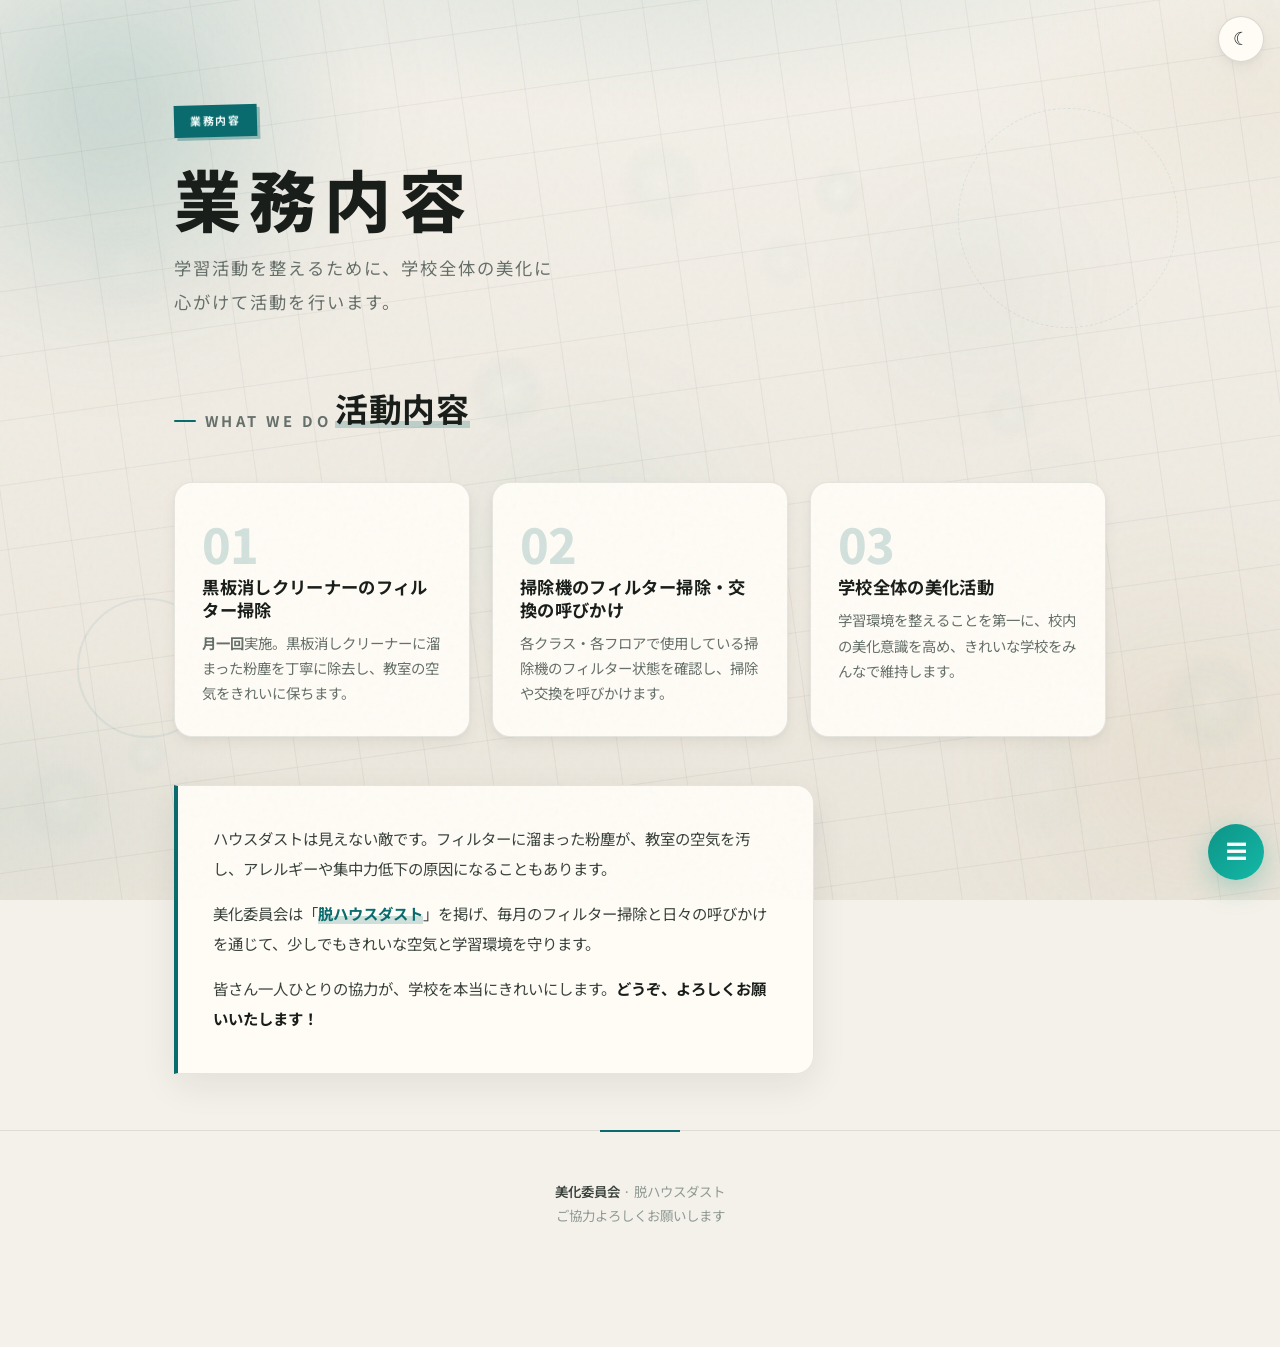
==== commit 1fb851b1: "sync: ambient layers on cadre + activities pages" ====
--- a/activities.html
+++ b/activities.html
@@ -4,7 +4,7 @@
   <meta charset="UTF-8">
   <meta name="viewport" content="width=device-width, initial-scale=1.0, viewport-fit=cover">
   <meta name="description" content="美化委員会の業務内容 — 黒板消しクリーナー・掃除機フィルター・学校全体の美化">
-  <meta name="theme-color" content="#f6f7f9">
+  <meta name="theme-color" content="#f4f1ea">
   <title>業務内容 · 美化委員会</title>
   <link rel="preconnect" href="https://fonts.googleapis.com">
   <link rel="preconnect" href="https://fonts.gstatic.com" crossorigin>
@@ -15,12 +15,19 @@
 <body>
   <div class="ambient" aria-hidden="true">
     <div class="ambient-gradient"></div>
-    <div class="ambient-mesh"></div>
+    <div class="ambient-grid"></div>
     <div class="ambient-orbs">
       <div class="orb orb-1"></div>
       <div class="orb orb-2"></div>
       <div class="orb orb-3"></div>
+      <div class="orb orb-4"></div>
     </div>
+    <div class="ring ring-1"></div>
+    <div class="ring ring-2"></div>
+    <div class="ring ring-3"></div>
+    <div class="ripple ripple-1"></div>
+    <div class="ripple ripple-2"></div>
+    <div class="ripple ripple-3"></div>
   </div>
   <canvas id="dust-canvas" aria-hidden="true"></canvas>
 
@@ -35,11 +42,6 @@
 
     <section class="section" style="padding-top: 0;">
       <div class="container">
-        <div class="goal-banner reveal" style="margin-bottom: 3rem;">
-          <div class="label">後期の目標</div>
-          <div class="value">脱ハウスダスト</div>
-        </div>
-
         <div class="section-header reveal">
           <p class="eyebrow">What we do</p>
           <h2>活動内容</h2>
@@ -47,17 +49,17 @@
 
         <div class="activity-grid" style="margin-bottom: 3rem;">
           <article class="card activity-card reveal reveal-delay-1">
-            <div class="icon">🧽</div>
+            <div class="num">01</div>
             <h3>黒板消しクリーナーのフィルター掃除</h3>
             <p><strong>月一回</strong>実施。黒板消しクリーナーに溜まった粉塵を丁寧に除去し、教室の空気をきれいに保ちます。</p>
           </article>
           <article class="card activity-card reveal reveal-delay-2">
-            <div class="icon">🧹</div>
+            <div class="num">02</div>
             <h3>掃除機のフィルター掃除・交換の呼びかけ</h3>
             <p>各クラス・各フロアで使用している掃除機のフィルター状態を確認し、掃除や交換を呼びかけます。</p>
           </article>
           <article class="card activity-card reveal reveal-delay-3">
-            <div class="icon">🏫</div>
+            <div class="num">03</div>
             <h3>学校全体の美化活動</h3>
             <p>学習環境を整えることを第一に、校内の美化意識を高め、きれいな学校をみんなで維持します。</p>
           </article>
--- a/css/style.css
+++ b/css/style.css
@@ -1,340 +1,567 @@
 /* ============================================================
-   美化委員会 · 脱ハウスダスト
-   Light-first · Refined editorial · Theme toggle
+   美化委員会 · 脱ハウスダスト 2026
+   Editorial · Alive background · Not generic AI
    ============================================================ */
 
 :root {
-  --bg: #f6f7f9;
-  --bg-elevated: #ffffff;
-  --surface: #ffffff;
-  --surface-soft: rgba(255, 255, 255, 0.82);
-  --surface-hover: #fafbfc;
-  --ink: #0f1419;
-  --ink-2: #2c3540;
-  --ink-3: #5c6b7a;
-  --ink-4: #8b9aab;
-  --accent: #0d9488;
-  --accent-2: #14b8a6;
-  --accent-dim: #0f766e;
-  --accent-soft: rgba(13, 148, 136, 0.1);
-  --accent-glow: rgba(13, 148, 136, 0.18);
-  --accent-line: rgba(13, 148, 136, 0.28);
-  --accent-on: #ffffff;
-  --line: rgba(15, 20, 25, 0.08);
-  --line-strong: rgba(15, 20, 25, 0.14);
-  --shadow-sm: 0 1px 2px rgba(15, 20, 25, 0.04), 0 4px 12px rgba(15, 20, 25, 0.04);
-  --shadow-md: 0 4px 12px rgba(15, 20, 25, 0.06), 0 16px 40px rgba(15, 20, 25, 0.06);
-  --shadow-lg: 0 12px 32px rgba(15, 20, 25, 0.08), 0 28px 64px rgba(15, 20, 25, 0.06);
-  --shadow-glow: 0 0 0 1px var(--accent-line), 0 8px 28px var(--accent-glow);
-  --radius: 18px;
-  --radius-sm: 12px;
-  --radius-full: 9999px;
+  --bg: #f4f1ea;
+  --bg-deep: #ebe6dc;
+  --surface: #fffcf6;
+  --surface-2: #f9f5ed;
+  --ink: #1a1e1b;
+  --ink-2: #3a423c;
+  --ink-3: #66706a;
+  --ink-4: #8f9a93;
+  --accent: #0a6b6e;
+  --accent-bright: #0f8a8e;
+  --accent-soft: rgba(10, 107, 110, 0.1);
+  --accent-glow: rgba(10, 107, 110, 0.2);
+  --accent-line: rgba(10, 107, 110, 0.35);
+  --accent-on: #f2fffe;
+  --warm: #c4a574;
+  --warm-soft: rgba(196, 165, 116, 0.15);
+  --line: rgba(26, 30, 27, 0.1);
+  --line-strong: rgba(26, 30, 27, 0.16);
+  --shadow-sm: 0 2px 6px rgba(26,30,27,0.04), 0 6px 16px rgba(26,30,27,0.05);
+  --shadow-md: 0 12px 36px rgba(26,30,27,0.08);
+  --shadow-lg: 0 24px 60px rgba(26,30,27,0.1);
+  --radius: 4px;
+  --radius-lg: 18px;
   --font: "Noto Sans JP", "Hiragino Sans", "Yu Gothic", system-ui, sans-serif;
   --ease: cubic-bezier(0.22, 1, 0.36, 1);
   --ease-out: cubic-bezier(0.16, 1, 0.3, 1);
   --ease-spring: cubic-bezier(0.34, 1.3, 0.64, 1);
-  --max: 1040px;
+  --max: 980px;
 }
 
 [data-theme="dark"] {
-  --bg: #0b0f14;
-  --bg-elevated: #121820;
-  --surface: rgba(22, 30, 40, 0.88);
-  --surface-soft: rgba(22, 30, 40, 0.75);
-  --surface-hover: rgba(30, 40, 52, 0.92);
-  --ink: #f0f4f8;
-  --ink-2: #c5d0dc;
-  --ink-3: #8b9aab;
-  --ink-4: #5c6b7a;
+  --bg: #0d1210;
+  --bg-deep: #080b0a;
+  --surface: #161c19;
+  --surface-2: #1c2420;
+  --ink: #eef2ef;
+  --ink-2: #c5cec8;
+  --ink-3: #8b968f;
+  --ink-4: #5c6861;
   --accent: #2dd4bf;
-  --accent-2: #5eead4;
-  --accent-dim: #14b8a6;
+  --accent-bright: #5eead4;
   --accent-soft: rgba(45, 212, 191, 0.12);
-  --accent-glow: rgba(45, 212, 191, 0.22);
-  --accent-line: rgba(45, 212, 191, 0.3);
+  --accent-glow: rgba(45, 212, 191, 0.25);
+  --accent-line: rgba(45, 212, 191, 0.35);
   --accent-on: #042f2e;
-  --line: rgba(200, 215, 230, 0.1);
-  --line-strong: rgba(200, 215, 230, 0.18);
-  --shadow-sm: 0 1px 2px rgba(0, 0, 0, 0.2), 0 4px 16px rgba(0, 0, 0, 0.15);
-  --shadow-md: 0 8px 24px rgba(0, 0, 0, 0.28);
-  --shadow-lg: 0 16px 48px rgba(0, 0, 0, 0.35);
-  --shadow-glow: 0 0 0 1px var(--accent-line), 0 8px 32px var(--accent-glow);
+  --warm: #d4b896;
+  --warm-soft: rgba(212, 184, 150, 0.12);
+  --line: rgba(200, 215, 208, 0.1);
+  --line-strong: rgba(200, 215, 208, 0.18);
+  --shadow-sm: 0 2px 10px rgba(0,0,0,0.35);
+  --shadow-md: 0 14px 40px rgba(0,0,0,0.4);
+  --shadow-lg: 0 28px 64px rgba(0,0,0,0.5);
 }
 
 *, *::before, *::after { box-sizing: border-box; margin: 0; padding: 0; }
-html { scroll-behavior: smooth; -webkit-text-size-adjust: 100%; background: var(--bg); }
+html { scroll-behavior: smooth; background: var(--bg); }
 body {
   font-family: var(--font);
   color: var(--ink);
   background: var(--bg);
-  line-height: 1.75;
+  line-height: 1.8;
   min-height: 100vh;
   overflow-x: hidden;
   -webkit-font-smoothing: antialiased;
-  transition: background 0.35s ease, color 0.35s ease;
-}
-
-.ambient { position: fixed; inset: 0; z-index: 0; pointer-events: none; overflow: hidden; }
+  transition: background 0.45s ease, color 0.45s ease;
+}
+
+body::before {
+  content: "";
+  position: fixed;
+  inset: 0;
+  z-index: 9990;
+  pointer-events: none;
+  opacity: 0.04;
+  background-image: url("data:image/svg+xml,%3Csvg viewBox='0 0 200 200' xmlns='http://www.w3.org/2000/svg'%3E%3Cfilter id='n'%3E%3CfeTurbulence type='fractalNoise' baseFrequency='0.85' numOctaves='4' stitchTiles='stitch'/%3E%3C/filter%3E%3Crect width='100%25' height='100%25' filter='url(%23n)'/%3E%3C/svg%3E");
+  mix-blend-mode: multiply;
+}
+[data-theme="dark"] body::before { opacity: 0.06; mix-blend-mode: soft-light; }
+
+.ambient {
+  position: fixed; inset: 0; z-index: 0; pointer-events: none; overflow: hidden;
+}
+
 .ambient-gradient {
   position: absolute; inset: 0;
   background:
-    radial-gradient(ellipse 90% 55% at 50% -18%, color-mix(in srgb, var(--accent) 12%, transparent) 0%, transparent 55%),
-    radial-gradient(ellipse 40% 30% at 100% 20%, color-mix(in srgb, var(--accent) 6%, transparent) 0%, transparent 50%),
-    linear-gradient(180deg, var(--bg) 0%, var(--bg) 100%);
-}
-.ambient-mesh {
-  position: absolute; inset: 0; opacity: 0.4;
+    radial-gradient(ellipse 90% 50% at 50% -15%, color-mix(in srgb, var(--accent) 14%, transparent), transparent 55%),
+    radial-gradient(ellipse 45% 40% at 100% 10%, color-mix(in srgb, var(--warm) 10%, transparent), transparent 50%),
+    radial-gradient(ellipse 40% 35% at 0% 90%, color-mix(in srgb, var(--accent) 6%, transparent), transparent 50%),
+    linear-gradient(180deg, var(--bg) 0%, var(--bg-deep) 100%);
+}
+
+.ambient-grid {
+  position: absolute; inset: -20%;
   background-image:
-    radial-gradient(circle at 22% 22%, color-mix(in srgb, var(--accent) 5%, transparent) 0%, transparent 40%),
-    radial-gradient(circle at 78% 72%, color-mix(in srgb, var(--accent) 4%, transparent) 0%, transparent 36%);
-  animation: mesh-drift 32s ease-in-out infinite alternate;
-}
-@keyframes mesh-drift { 100% { transform: scale(1.06) translate(-1.5%, 1%); } }
-.ambient-orbs { position: absolute; inset: 0; overflow: hidden; }
+    linear-gradient(var(--line) 1px, transparent 1px),
+    linear-gradient(90deg, var(--line) 1px, transparent 1px);
+  background-size: 64px 64px;
+  opacity: 0.5;
+  transform: rotate(-8deg);
+  animation: grid-drift 40s linear infinite;
+}
+@keyframes grid-drift {
+  0% { transform: rotate(-8deg) translate(0, 0); }
+  100% { transform: rotate(-8deg) translate(64px, 64px); }
+}
+
+.ambient-orbs { position: absolute; inset: 0; }
 .orb {
-  position: absolute; border-radius: 50%; filter: blur(72px); opacity: 0.28;
-  animation: orb-float 20s ease-in-out infinite;
+  position: absolute;
+  border-radius: 50%;
+  filter: blur(70px);
+  will-change: transform;
 }
 .orb-1 {
-  width: 280px; height: 280px;
-  background: radial-gradient(circle, color-mix(in srgb, var(--accent) 45%, transparent), transparent 70%);
-  top: -60px; left: -40px;
+  width: min(55vw, 480px); height: min(55vw, 480px);
+  background: radial-gradient(circle, color-mix(in srgb, var(--accent) 45%, transparent) 0%, transparent 70%);
+  top: -15%; left: -10%;
+  opacity: 0.55;
+  animation: orb-a 22s ease-in-out infinite;
 }
 .orb-2 {
+  width: min(45vw, 380px); height: min(45vw, 380px);
+  background: radial-gradient(circle, color-mix(in srgb, var(--warm) 40%, transparent) 0%, transparent 70%);
+  bottom: -5%; right: -8%;
+  opacity: 0.45;
+  animation: orb-b 28s ease-in-out infinite;
+}
+.orb-3 {
+  width: min(35vw, 280px); height: min(35vw, 280px);
+  background: radial-gradient(circle, color-mix(in srgb, var(--accent-bright) 35%, transparent) 0%, transparent 70%);
+  top: 45%; left: 35%;
+  opacity: 0.35;
+  animation: orb-c 18s ease-in-out infinite;
+}
+.orb-4 {
+  width: min(30vw, 220px); height: min(30vw, 220px);
+  background: radial-gradient(circle, color-mix(in srgb, var(--accent) 30%, transparent) 0%, transparent 70%);
+  top: 20%; right: 15%;
+  opacity: 0.3;
+  animation: orb-a 26s ease-in-out infinite reverse;
+  animation-delay: -8s;
+}
+@keyframes orb-a {
+  0%, 100% { transform: translate(0, 0) scale(1); }
+  33% { transform: translate(8%, 6%) scale(1.12); }
+  66% { transform: translate(-5%, 10%) scale(0.92); }
+}
+@keyframes orb-b {
+  0%, 100% { transform: translate(0, 0) scale(1); }
+  40% { transform: translate(-10%, -8%) scale(1.15); }
+  70% { transform: translate(6%, -4%) scale(0.9); }
+}
+@keyframes orb-c {
+  0%, 100% { transform: translate(0, 0) scale(1); }
+  50% { transform: translate(12%, -10%) scale(1.2); }
+}
+
+.ring {
+  position: absolute;
+  border-radius: 50%;
+  border: 1.5px solid var(--accent-line);
+  opacity: 0.25;
+  animation: ring-spin 30s linear infinite;
+}
+.ring-1 {
   width: 220px; height: 220px;
-  background: radial-gradient(circle, color-mix(in srgb, var(--accent-2) 35%, transparent), transparent 70%);
-  bottom: 12%; right: -30px; animation-delay: -7s;
-}
-.orb-3 {
-  width: 160px; height: 160px;
-  background: radial-gradient(circle, color-mix(in srgb, var(--accent) 30%, transparent), transparent 70%);
-  top: 48%; left: 12%; animation-delay: -13s;
-}
-@keyframes orb-float {
-  0%, 100% { transform: translate(0, 0) scale(1); }
-  33% { transform: translate(24px, -20px) scale(1.06); }
-  66% { transform: translate(-16px, 12px) scale(0.96); }
-}
-
-#dust-canvas { position: fixed; inset: 0; z-index: 1; pointer-events: none; opacity: 0.7; }
+  top: 12%; right: 8%;
+  border-style: dashed;
+  animation-duration: 36s;
+}
+.ring-2 {
+  width: 140px; height: 140px;
+  bottom: 18%; left: 6%;
+  border-width: 2px;
+  opacity: 0.2;
+  animation-duration: 24s;
+  animation-direction: reverse;
+}
+.ring-3 {
+  width: 80px; height: 80px;
+  top: 55%; right: 22%;
+  opacity: 0.3;
+  animation-duration: 18s;
+}
+@keyframes ring-spin {
+  from { transform: rotate(0deg); }
+  to { transform: rotate(360deg); }
+}
+
+.ripple {
+  position: absolute;
+  border-radius: 50%;
+  border: 1px solid var(--accent-line);
+  opacity: 0;
+  animation: ripple-out 8s ease-out infinite;
+}
+.ripple-1 { width: 60px; height: 60px; top: 30%; left: 20%; animation-delay: 0s; }
+.ripple-2 { width: 60px; height: 60px; top: 70%; right: 25%; animation-delay: 2.5s; }
+.ripple-3 { width: 60px; height: 60px; top: 50%; left: 60%; animation-delay: 5s; }
+@keyframes ripple-out {
+  0% { transform: scale(0.5); opacity: 0.4; }
+  70% { opacity: 0.1; }
+  100% { transform: scale(4.5); opacity: 0; }
+}
+
+#dust-canvas {
+  position: fixed; inset: 0; z-index: 1; pointer-events: none;
+}
+
 .page-wrap {
   position: relative; z-index: 2; min-height: 100vh;
   display: flex; flex-direction: column;
-  animation: page-in 0.65s var(--ease-out) both;
+  animation: page-in 0.9s var(--ease-out) both;
 }
 @keyframes page-in {
-  from { opacity: 0; transform: translateY(10px); }
-  to { opacity: 1; transform: translateY(0); }
-}
+  from { opacity: 0; transform: translateY(20px); }
+  to { opacity: 1; transform: none; }
+}
+
 .container { width: 100%; max-width: var(--max); margin: 0 auto; padding: 0 1.5rem; }
-h1, h2, h3 {
-  font-family: var(--font); font-weight: 700; letter-spacing: 0.02em;
-  line-height: 1.3; color: var(--ink);
-}
+h1, h2, h3 { font-weight: 700; letter-spacing: 0.02em; line-height: 1.3; color: var(--ink); }
 
 .theme-toggle {
   position: fixed;
   top: max(1rem, env(safe-area-inset-top));
   right: max(1rem, env(safe-area-inset-right));
   z-index: 99980;
-  width: 44px; height: 44px; border-radius: 50%;
-  border: 1px solid var(--line-strong);
+  width: 46px; height: 46px; border-radius: 50%;
+  border: 1.5px solid var(--line-strong);
   background: var(--surface); color: var(--ink);
   box-shadow: var(--shadow-sm); cursor: pointer;
   display: flex; align-items: center; justify-content: center;
   font-size: 1.15rem;
-  transition: transform 0.25s var(--ease), box-shadow 0.25s ease, background 0.25s ease, border-color 0.25s ease;
-  -webkit-tap-highlight-color: transparent;
+  transition: transform 0.3s var(--ease-spring), box-shadow 0.25s, background 0.25s;
 }
 .theme-toggle:hover {
-  transform: scale(1.06); box-shadow: var(--shadow-md); border-color: var(--accent-line);
-}
-.theme-toggle:active { transform: scale(0.96); }
-.theme-toggle .icon-sun,
-.theme-toggle .icon-moon { display: none; line-height: 1; }
+  transform: scale(1.1) rotate(15deg);
+  box-shadow: var(--shadow-md);
+}
+.theme-toggle .icon-sun, .theme-toggle .icon-moon { display: none; line-height: 1; }
 [data-theme="light"] .theme-toggle .icon-moon,
 :root:not([data-theme="dark"]) .theme-toggle .icon-moon { display: block; }
 [data-theme="dark"] .theme-toggle .icon-sun { display: block; }
 [data-theme="dark"] .theme-toggle .icon-moon { display: none; }
 
 .eyebrow {
-  display: inline-flex; align-items: center; gap: 0.5rem;
-  font-size: 0.7rem; font-weight: 700; letter-spacing: 0.2em;
-  text-transform: uppercase; color: var(--accent); margin-bottom: 0.7rem;
+  display: inline-flex; align-items: center; gap: 0.55rem;
+  font-size: 0.7rem; font-weight: 700; letter-spacing: 0.24em;
+  text-transform: uppercase; color: var(--accent); margin-bottom: 0.8rem;
 }
 .eyebrow::before {
-  content: ""; width: 16px; height: 2px;
-  background: linear-gradient(90deg, var(--accent), transparent); border-radius: 2px;
+  content: "";
+  width: 22px; height: 2px;
+  background: var(--accent);
+  border-radius: 1px;
+  animation: line-draw 1s var(--ease-out) both;
+}
+@keyframes line-draw {
+  from { width: 0; opacity: 0; }
+  to { width: 22px; opacity: 1; }
 }
 
 .btn {
-  display: inline-flex; align-items: center; justify-content: center; gap: 0.45rem;
-  padding: 0.88rem 1.7rem; border-radius: var(--radius-full);
-  font-family: inherit; font-size: 0.9rem; font-weight: 600; letter-spacing: 0.03em;
+  display: inline-flex; align-items: center; justify-content: center; gap: 0.5rem;
+  padding: 1rem 2rem;
+  border-radius: 9999px;
+  font-family: inherit; font-size: 0.92rem; font-weight: 600;
   text-decoration: none; border: none; cursor: pointer;
-  transition: transform 0.28s var(--ease), box-shadow 0.28s ease, background 0.2s ease, border-color 0.2s ease, color 0.2s ease;
-  -webkit-tap-highlight-color: transparent; position: relative; overflow: hidden;
+  transition: transform 0.35s var(--ease-spring), box-shadow 0.3s, background 0.2s, border-color 0.2s, color 0.2s;
 }
 .btn-primary {
   background: var(--accent); color: var(--accent-on);
-  box-shadow: 0 4px 16px var(--accent-glow), var(--shadow-sm);
+  box-shadow: 0 6px 20px var(--accent-glow);
 }
 .btn-primary:hover {
-  transform: translateY(-2px);
-  box-shadow: 0 8px 28px var(--accent-glow), var(--shadow-md);
-  filter: brightness(1.05);
+  transform: translateY(-4px) scale(1.03);
+  box-shadow: 0 14px 36px var(--accent-glow);
+  background: var(--accent-bright);
 }
 .btn-ghost {
-  background: transparent; color: var(--ink); border: 1px solid var(--line-strong);
+  background: transparent; color: var(--ink);
+  border: 1.5px solid var(--line-strong);
 }
 .btn-ghost:hover {
-  background: var(--surface); border-color: var(--accent-line); color: var(--accent);
-  transform: translateY(-2px); box-shadow: var(--shadow-sm);
+  border-color: var(--accent); color: var(--accent);
+  background: var(--accent-soft);
+  transform: translateY(-4px);
 }
 
 .card {
-  background: var(--surface); border: 1px solid var(--line); border-radius: var(--radius);
-  padding: 1.75rem 1.6rem; box-shadow: var(--shadow-sm);
-  transition: transform 0.35s var(--ease), box-shadow 0.35s ease, border-color 0.25s ease, background 0.25s ease;
+  background: var(--surface);
+  border: 1px solid var(--line);
+  border-radius: var(--radius-lg);
+  padding: 1.9rem 1.7rem;
+  box-shadow: var(--shadow-sm);
+  transition: transform 0.45s var(--ease), box-shadow 0.45s, border-color 0.3s;
   position: relative;
+  overflow: hidden;
+}
+.card::after {
+  content: "";
+  position: absolute;
+  top: 0; left: 0; right: 0;
+  height: 3px;
+  background: linear-gradient(90deg, var(--accent), transparent 70%);
+  opacity: 0;
+  transition: opacity 0.35s;
 }
 .card:hover {
-  transform: translateY(-4px); box-shadow: var(--shadow-md); border-color: var(--line-strong);
-}
-
-.hero { padding: 6.5rem 0 3.5rem; text-align: center; }
+  transform: translateY(-8px);
+  box-shadow: var(--shadow-md);
+  border-color: var(--accent-line);
+}
+.card:hover::after { opacity: 1; }
+
+.hero {
+  padding: 6.5rem 0 3rem;
+  position: relative;
+}
+.hero-inner {
+  display: grid;
+  grid-template-columns: 1fr;
+  gap: 2rem;
+  align-items: end;
+}
+@media (min-width: 720px) {
+  .hero-inner {
+    grid-template-columns: 1.2fr 0.8fr;
+    gap: 2.5rem;
+  }
+}
+
+.hero-main { text-align: left; }
 .hero-badge {
-  display: inline-flex; align-items: center; padding: 0.4rem 1rem;
-  border-radius: var(--radius-full); background: var(--accent-soft);
-  border: 1px solid var(--accent-line); color: var(--accent);
-  font-size: 0.75rem; font-weight: 700; letter-spacing: 0.08em; margin-bottom: 1.5rem;
-}
+  display: inline-block;
+  padding: 0.4rem 1rem;
+  background: var(--accent);
+  color: var(--accent-on);
+  font-size: 0.68rem; font-weight: 700; letter-spacing: 0.16em;
+  margin-bottom: 1.4rem;
+  transform: rotate(-1.5deg);
+  box-shadow: 3px 3px 0 color-mix(in srgb, var(--accent) 35%, transparent);
+  animation: stamp-in 0.8s var(--ease-spring) both;
+}
+@keyframes stamp-in {
+  from { opacity: 0; transform: rotate(-8deg) scale(0.8); }
+  to { opacity: 1; transform: rotate(-1.5deg) scale(1); }
+}
+
 .hero h1 {
-  font-size: clamp(2.4rem, 6.5vw, 3.6rem); font-weight: 800;
-  letter-spacing: 0.06em; margin-bottom: 0.7rem; color: var(--ink);
-}
+  font-size: clamp(2.8rem, 8vw, 4.2rem);
+  font-weight: 800;
+  letter-spacing: 0.12em;
+  margin-bottom: 0.9rem;
+  line-height: 1.15;
+  animation: title-rise 1s var(--ease-out) 0.15s both;
+}
+@keyframes title-rise {
+  from { opacity: 0; transform: translateY(28px); letter-spacing: 0.25em; filter: blur(4px); }
+  to { opacity: 1; transform: none; letter-spacing: 0.12em; filter: none; }
+}
+
 .hero-sub {
-  font-size: clamp(0.98rem, 2.2vw, 1.1rem); color: var(--ink-3);
-  max-width: 28em; margin: 0 auto 2rem; line-height: 1.85;
-}
-.hero-cta { display: flex; flex-wrap: wrap; gap: 0.75rem; justify-content: center; }
+  font-size: clamp(0.98rem, 2vw, 1.08rem);
+  color: var(--ink-3);
+  max-width: 22em;
+  line-height: 1.95;
+  margin-bottom: 1.8rem;
+  animation: title-rise 1s var(--ease-out) 0.28s both;
+}
+
+.hero-cta {
+  display: flex; flex-wrap: wrap; gap: 0.85rem;
+  animation: title-rise 1s var(--ease-out) 0.4s both;
+}
+
+.hero-side {
+  display: flex;
+  justify-content: flex-start;
+  align-items: flex-end;
+}
+@media (min-width: 720px) {
+  .hero-side { justify-content: flex-end; }
+}
 
 .goal-banner {
-  margin: 0 auto 2.4rem; max-width: 380px; padding: 1.25rem 1.75rem;
-  border-radius: var(--radius); background: var(--surface);
-  border: 1px solid var(--accent-line); box-shadow: var(--shadow-sm);
-  text-align: center; position: relative;
-}
-.goal-banner::after {
-  content: ""; position: absolute; left: 50%; bottom: 0; transform: translateX(-50%);
-  width: 48px; height: 3px;
-  background: linear-gradient(90deg, var(--accent), var(--accent-2)); border-radius: 3px;
+  width: 100%;
+  max-width: 260px;
+  padding: 1.6rem 1.5rem 1.4rem;
+  background: var(--surface);
+  border: 2px solid var(--accent);
+  box-shadow: 6px 6px 0 var(--accent-soft), var(--shadow-sm);
+  text-align: center;
+  position: relative;
+  animation: stamp-in 0.9s var(--ease-spring) 0.35s both;
+}
+.goal-banner::before {
+  content: "GOAL";
+  position: absolute;
+  top: -0.55rem; left: 50%;
+  transform: translateX(-50%);
+  background: var(--accent);
+  color: var(--accent-on);
+  font-size: 0.55rem; font-weight: 800; letter-spacing: 0.2em;
+  padding: 0.15rem 0.6rem;
 }
 .goal-banner .label {
-  font-size: 0.68rem; font-weight: 700; letter-spacing: 0.22em;
-  color: var(--accent); margin-bottom: 0.3rem;
+  font-size: 0.65rem; font-weight: 700; letter-spacing: 0.2em;
+  color: var(--ink-3); margin-bottom: 0.4rem; margin-top: 0.3rem;
 }
 .goal-banner .value {
-  font-size: 1.4rem; font-weight: 800; letter-spacing: 0.08em; color: var(--ink);
-}
-
-.section { padding: 3rem 0; }
-.section-header { text-align: center; margin-bottom: 2.25rem; }
-.section-header h2 { font-size: clamp(1.45rem, 3vw, 1.9rem); margin-bottom: 0.4rem; }
-.section-header p { color: var(--ink-3); font-size: 0.92rem; }
+  font-size: 1.45rem; font-weight: 800; letter-spacing: 0.1em; color: var(--accent);
+  line-height: 1.3;
+}
+
+.section { padding: 3.5rem 0; }
+.section-header { margin-bottom: 2.2rem; }
+.section-header h2 {
+  font-size: clamp(1.55rem, 3.5vw, 2.05rem);
+  margin-bottom: 0.4rem;
+  position: relative;
+  display: inline-block;
+}
+.section-header h2::after {
+  content: "";
+  position: absolute;
+  left: 0; bottom: 0.05em;
+  width: 100%; height: 0.22em;
+  background: color-mix(in srgb, var(--accent) 22%, transparent);
+  z-index: -1;
+}
+.section-header p { color: var(--ink-3); font-size: 0.92rem; margin-top: 0.35rem; }
 
 .speech-card {
-  max-width: 640px; margin: 0 auto; padding: 2.2rem 2rem;
-  background: var(--surface); border-radius: var(--radius);
-  border: 1px solid var(--line); box-shadow: var(--shadow-md); position: relative;
-}
-.speech-card::before {
-  content: ""; position: absolute; top: 0; left: 2rem; right: 2rem; height: 1px;
-  background: linear-gradient(90deg, transparent, var(--accent-line), transparent);
+  max-width: 640px;
+  padding: 2.4rem 2.2rem;
+  background: var(--surface);
+  border: 1px solid var(--line);
+  border-left: 4px solid var(--accent);
+  border-radius: 0 var(--radius-lg) var(--radius-lg) 0;
+  box-shadow: var(--shadow-md);
+  position: relative;
 }
 .speech-card p {
-  color: var(--ink-2); font-size: 0.95rem; margin-bottom: 0.9rem; line-height: 1.85;
+  color: var(--ink-2); font-size: 0.96rem;
+  margin-bottom: 0.95rem; line-height: 1.95;
 }
 .speech-card p:last-child { margin-bottom: 0; }
-.speech-card .highlight { color: var(--accent); font-weight: 600; }
+.speech-card .highlight {
+  color: var(--accent); font-weight: 700;
+  background: linear-gradient(transparent 62%, color-mix(in srgb, var(--accent) 20%, transparent) 62%);
+}
 .speech-card strong { color: var(--ink); font-weight: 700; }
 
 .activity-grid {
-  display: grid; grid-template-columns: repeat(auto-fit, minmax(240px, 1fr)); gap: 1.15rem;
-}
-.activity-card .icon {
-  width: 48px; height: 48px; border-radius: 14px;
-  background: var(--accent-soft); border: 1px solid var(--accent-line);
+  display: grid;
+  grid-template-columns: repeat(auto-fit, minmax(260px, 1fr));
+  gap: 1.35rem;
+}
+.activity-card {
+  padding-top: 2.2rem;
+}
+.activity-card .num {
+  font-size: 3rem; font-weight: 800;
+  color: color-mix(in srgb, var(--accent) 18%, transparent);
+  line-height: 1;
+  margin-bottom: 0.6rem;
+  letter-spacing: -0.02em;
+  transition: color 0.35s, transform 0.4s var(--ease-spring);
+}
+.activity-card:hover .num {
+  color: var(--accent);
+  transform: scale(1.08);
+}
+.activity-card h3 { font-size: 1.08rem; margin-bottom: 0.55rem; }
+.activity-card p { font-size: 0.9rem; color: var(--ink-3); line-height: 1.75; }
+
+.cadre-grid {
+  display: grid;
+  grid-template-columns: repeat(auto-fit, minmax(200px, 1fr));
+  gap: 1.3rem;
+}
+.cadre-card { text-align: center; padding: 2.2rem 1.5rem; }
+.cadre-card .role {
+  font-size: 0.64rem; font-weight: 700; letter-spacing: 0.2em;
+  color: var(--accent); margin-bottom: 1.15rem; text-transform: uppercase;
+}
+.cadre-avatar {
+  width: 92px; height: 92px; border-radius: 50%;
+  margin: 0 auto 1.2rem;
+  background: linear-gradient(145deg, var(--accent), var(--accent-bright));
   display: flex; align-items: center; justify-content: center;
-  font-size: 1.3rem; margin-bottom: 1rem;
-  transition: transform 0.35s var(--ease-spring), box-shadow 0.3s ease;
-}
-.activity-card:hover .icon {
-  transform: scale(1.08) rotate(-3deg); box-shadow: 0 0 16px var(--accent-glow);
-}
-.activity-card h3 { font-size: 1.02rem; margin-bottom: 0.45rem; }
-.activity-card p { font-size: 0.88rem; color: var(--ink-3); line-height: 1.7; }
-
-.cadre-grid {
-  display: grid; grid-template-columns: repeat(auto-fit, minmax(200px, 1fr)); gap: 1.15rem;
-}
-.cadre-card { text-align: center; padding: 2rem 1.4rem; }
-.cadre-card .role {
-  font-size: 0.65rem; font-weight: 700; letter-spacing: 0.18em;
-  color: var(--accent); margin-bottom: 1rem; text-transform: uppercase;
-}
-.cadre-avatar {
-  width: 80px; height: 80px; border-radius: 50%; margin: 0 auto 1rem;
-  background: linear-gradient(145deg, var(--accent), var(--accent-2));
-  display: flex; align-items: center; justify-content: center;
-  font-size: 1.5rem; color: var(--accent-on); font-weight: 800;
-  box-shadow: 0 8px 24px var(--accent-glow);
-  transition: transform 0.35s var(--ease-spring), box-shadow 0.35s ease;
+  font-size: 1.7rem; color: var(--accent-on); font-weight: 800;
+  box-shadow: 0 12px 32px var(--accent-glow);
+  border: 3px solid var(--surface);
+  transition: transform 0.45s var(--ease-spring), box-shadow 0.4s;
 }
 .cadre-card:hover .cadre-avatar {
-  transform: scale(1.06); box-shadow: 0 12px 32px var(--accent-glow);
+  transform: scale(1.12) rotate(-3deg);
+  box-shadow: 0 18px 44px var(--accent-glow);
 }
 .cadre-card.teacher .cadre-avatar {
-  background: linear-gradient(145deg, #64748b, #94a3b8); color: #fff;
-  box-shadow: 0 8px 24px rgba(15, 20, 25, 0.12);
+  background: linear-gradient(145deg, #5a6570, #8a95a0);
+  color: #fff;
+  box-shadow: 0 12px 32px rgba(26,30,27,0.12);
 }
 [data-theme="dark"] .cadre-card.teacher .cadre-avatar {
-  background: linear-gradient(145deg, #475569, #64748b);
-  box-shadow: 0 8px 24px rgba(0, 0, 0, 0.3);
-}
-.cadre-card h3 { font-size: 1.12rem; margin-bottom: 0.25rem; }
-.cadre-card .meta { font-size: 0.84rem; color: var(--ink-3); }
+  background: linear-gradient(145deg, #3d4650, #5a6570);
+}
+.cadre-card h3 { font-size: 1.18rem; margin-bottom: 0.3rem; }
+.cadre-card .meta { font-size: 0.86rem; color: var(--ink-3); }
 .cadre-card.featured {
-  border-color: var(--accent-line);
+  border: 2px solid var(--accent-line);
   background: linear-gradient(165deg, var(--accent-soft), var(--surface));
 }
 
 .site-footer {
-  margin-top: auto; padding: 2.5rem 1.5rem 7rem; text-align: center;
-  color: var(--ink-4); font-size: 0.82rem; border-top: 1px solid var(--line);
-  letter-spacing: 0.02em;
+  margin-top: auto;
+  padding: 3rem 1.5rem 7.5rem;
+  text-align: center;
+  color: var(--ink-4);
+  font-size: 0.84rem;
+  border-top: 1px solid var(--line);
+  position: relative;
+}
+.site-footer::before {
+  content: "";
+  position: absolute;
+  top: -1px; left: 50%;
+  transform: translateX(-50%);
+  width: 80px; height: 2px;
+  background: var(--accent);
 }
 .site-footer strong { color: var(--ink-2); font-weight: 600; }
 
 .reveal {
-  opacity: 0; transform: translateY(22px);
-  transition: opacity 0.7s var(--ease-out), transform 0.7s var(--ease-out);
-}
-.reveal.visible { opacity: 1; transform: translateY(0); }
-.reveal-delay-1 { transition-delay: 0.06s; }
-.reveal-delay-2 { transition-delay: 0.12s; }
-.reveal-delay-3 { transition-delay: 0.18s; }
-.reveal-delay-4 { transition-delay: 0.24s; }
+  opacity: 0;
+  transform: translateY(32px);
+  transition: opacity 0.9s var(--ease-out), transform 0.9s var(--ease-out);
+}
+.reveal.visible { opacity: 1; transform: none; }
+.reveal-delay-1 { transition-delay: 0.1s; }
+.reveal-delay-2 { transition-delay: 0.2s; }
+.reveal-delay-3 { transition-delay: 0.3s; }
+.reveal-delay-4 { transition-delay: 0.4s; }
 
 @media (max-width: 480px) {
-  .hero { padding: 5.25rem 0 3rem; }
-  .speech-card { padding: 1.6rem 1.35rem; }
-  .goal-banner { padding: 1.1rem 1.35rem; }
-  .theme-toggle { width: 40px; height: 40px; font-size: 1.05rem; }
+  .hero { padding: 5.5rem 0 2.5rem; }
+  .speech-card { padding: 1.8rem 1.4rem; }
+  .goal-banner { max-width: 100%; }
 }
 
 @media (prefers-reduced-motion: reduce) {
-  .ambient-mesh, .orb, .hero-badge { animation: none !important; }
+  .ambient-grid, .orb, .ring, .ripple, .hero-badge, .hero h1, .hero-sub, .hero-cta, .goal-banner, .eyebrow::before {
+    animation: none !important;
+  }
   .reveal { opacity: 1; transform: none; transition: none; }
   .page-wrap { animation: none; }
-}
+  body::before { opacity: 0; }
+}
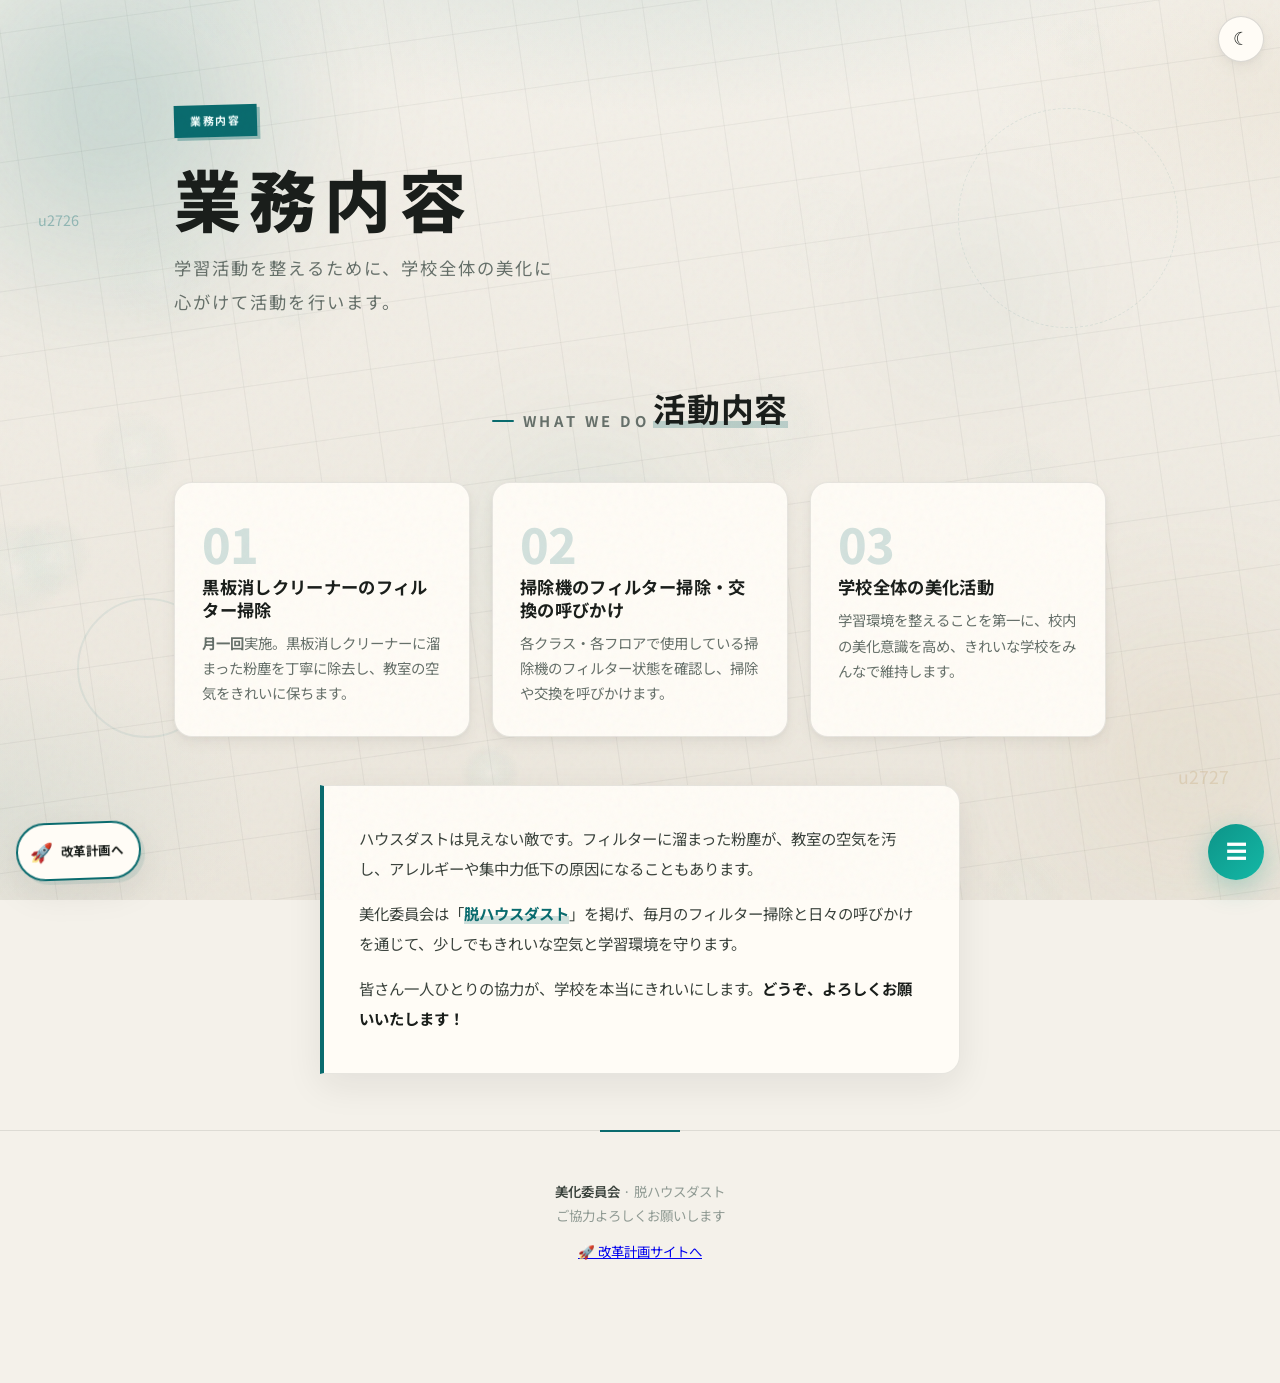
==== commit 70ab999f: "portal to reform + play assets" ====
--- a/activities.html
+++ b/activities.html
@@ -10,6 +10,7 @@
   <link rel="preconnect" href="https://fonts.gstatic.com" crossorigin>
   <link href="https://fonts.googleapis.com/css2?family=Noto+Sans+JP:wght@400;500;600;700;800&display=swap" rel="stylesheet">
   <link rel="stylesheet" href="css/style.css">
+  <link rel="stylesheet" href="css/play.css">
   <link rel="stylesheet" href="css/menu.css">
 </head>
 <body>
@@ -76,10 +77,16 @@
     <footer class="site-footer">
       <p><strong>美化委員会</strong> · 脱ハウスダスト</p>
       <p>ご協力よろしくお願いします</p>
+      <p style="margin-top:0.75rem;"><a href="https://r25347sh.github.io/bika-reform/">🚀 改革計画サイトへ</a></p>
     </footer>
   </div>
 
   <script src="js/main.js" defer></script>
+  <script src="js/play.js" defer></script>
   <script src="js/menu.js" defer></script>
+  <a class="site-portal" href="https://r25347sh.github.io/bika-reform/" title="改革計画サイトへ">
+    <span class="portal-icon" aria-hidden="true">🚀</span>
+    <span>改革計画へ</span>
+  </a>
 </body>
 </html>
--- a/css/play.css
+++ b/css/play.css
@@ -0,0 +1,192 @@
+/* ========== PLAY MODE — 本気の遊び心 ========== */
+
+.sticker {
+  position: absolute;
+  font-size: 1.6rem;
+  opacity: 0.7;
+  pointer-events: none;
+  z-index: 3;
+  animation: sticker-bob 4s ease-in-out infinite;
+  filter: drop-shadow(0 3px 6px rgba(0,0,0,0.1));
+  user-select: none;
+}
+.sticker-1 { top: 8%; right: 5%; animation-delay: 0s; font-size: 1.8rem; }
+.sticker-2 { bottom: 18%; left: 4%; animation-delay: -1.2s; font-size: 1.5rem; }
+.sticker-3 { top: 42%; right: 10%; animation-delay: -2.4s; font-size: 1.3rem; opacity: 0.55; }
+.sticker-4 { top: 65%; left: 8%; animation-delay: -0.8s; font-size: 1.4rem; }
+.sticker-5 { top: 22%; left: 12%; animation-delay: -3s; font-size: 1.2rem; opacity: 0.5; }
+@keyframes sticker-bob {
+  0%, 100% { transform: translateY(0) rotate(-8deg) scale(1); }
+  30% { transform: translateY(-14px) rotate(6deg) scale(1.08); }
+  60% { transform: translateY(-4px) rotate(-4deg) scale(0.96); }
+}
+
+.hero-badge {
+  cursor: default;
+  transition: transform 0.4s cubic-bezier(0.34, 1.6, 0.64, 1);
+  animation: stamp-in 0.8s cubic-bezier(0.34, 1.6, 0.64, 1) both, badge-wiggle 5s ease-in-out 1.5s infinite;
+}
+.hero-badge:hover {
+  transform: rotate(4deg) scale(1.12) !important;
+  animation-play-state: paused;
+}
+@keyframes badge-wiggle {
+  0%, 100% { transform: rotate(-1.5deg); }
+  15% { transform: rotate(2deg); }
+  30% { transform: rotate(-2.5deg); }
+  45% { transform: rotate(1deg); }
+  60% { transform: rotate(-1.5deg); }
+}
+
+.goal-banner {
+  transition: transform 0.45s cubic-bezier(0.34, 1.6, 0.64, 1), box-shadow 0.35s;
+  cursor: default;
+}
+.goal-banner:hover {
+  transform: rotate(-2.5deg) translateY(-8px) scale(1.04);
+  box-shadow: 10px 10px 0 var(--accent-soft), var(--shadow-md);
+}
+.goal-banner:active {
+  transform: rotate(1deg) scale(0.97);
+}
+
+.card {
+  transition: transform 0.4s cubic-bezier(0.34, 1.4, 0.64, 1), box-shadow 0.4s, border-color 0.3s !important;
+}
+.card:hover {
+  transform: translateY(-10px) rotate(-0.8deg) !important;
+}
+.activity-card:nth-child(2):hover { transform: translateY(-10px) rotate(0.8deg) !important; }
+.activity-card:nth-child(3):hover { transform: translateY(-10px) rotate(-0.5deg) !important; }
+
+.activity-card .num {
+  display: inline-block;
+  transition: color 0.3s, transform 0.5s cubic-bezier(0.34, 1.7, 0.64, 1) !important;
+}
+.activity-card:hover .num {
+  transform: scale(1.25) rotate(-8deg) !important;
+  color: var(--accent) !important;
+}
+
+.btn {
+  transition: transform 0.4s cubic-bezier(0.34, 1.6, 0.64, 1), box-shadow 0.3s, background 0.2s, border-color 0.2s, color 0.2s !important;
+}
+.btn-primary:hover {
+  transform: translateY(-5px) scale(1.06) !important;
+}
+.btn-ghost:hover {
+  transform: translateY(-5px) scale(1.04) !important;
+}
+.btn:active {
+  transform: scale(0.9) !important;
+  transition-duration: 0.1s !important;
+}
+
+.cadre-avatar {
+  transition: transform 0.5s cubic-bezier(0.34, 1.6, 0.64, 1), box-shadow 0.4s !important;
+}
+.cadre-card:hover .cadre-avatar {
+  transform: scale(1.18) rotate(-8deg) !important;
+}
+
+.theme-toggle:hover {
+  transform: scale(1.15) rotate(25deg) !important;
+}
+.theme-toggle:active {
+  transform: scale(0.85) rotate(-20deg) !important;
+}
+
+.speech-card {
+  transition: transform 0.4s cubic-bezier(0.34, 1.3, 0.64, 1), box-shadow 0.35s;
+}
+.speech-card:hover {
+  transform: translateY(-4px);
+  box-shadow: var(--shadow-lg);
+}
+
+.page-wrap::before {
+  content: "\u2726";
+  position: absolute;
+  top: 15%; left: 3%;
+  font-size: 0.9rem;
+  color: var(--accent);
+  opacity: 0.35;
+  animation: sparkle-twinkle 3s ease-in-out infinite;
+  pointer-events: none;
+  z-index: 3;
+}
+.page-wrap::after {
+  content: "\u2727";
+  position: absolute;
+  top: 55%; right: 4%;
+  font-size: 1.1rem;
+  color: var(--warm, var(--accent));
+  opacity: 0.3;
+  animation: sparkle-twinkle 3.5s ease-in-out 1s infinite;
+  pointer-events: none;
+  z-index: 3;
+}
+@keyframes sparkle-twinkle {
+  0%, 100% { opacity: 0.2; transform: scale(1) rotate(0deg); }
+  50% { opacity: 0.55; transform: scale(1.3) rotate(20deg); }
+}
+
+/* Cross-site portal */
+.site-portal {
+  position: fixed;
+  bottom: max(1.25rem, env(safe-area-inset-bottom));
+  left: max(1rem, env(safe-area-inset-left));
+  z-index: 99970;
+  display: inline-flex;
+  align-items: center;
+  gap: 0.45rem;
+  padding: 0.65rem 1rem 0.65rem 0.75rem;
+  background: var(--surface);
+  border: 2px solid var(--accent);
+  border-radius: 999px;
+  box-shadow: 4px 4px 0 var(--accent-soft), var(--shadow-md);
+  color: var(--ink);
+  font-size: 0.78rem;
+  font-weight: 700;
+  letter-spacing: 0.04em;
+  text-decoration: none;
+  transform: rotate(-2deg);
+  transition: transform 0.4s cubic-bezier(0.34, 1.6, 0.64, 1), box-shadow 0.3s;
+  animation: portal-bob 3.5s ease-in-out infinite;
+}
+.site-portal:hover {
+  transform: rotate(2deg) scale(1.08) translateY(-4px);
+  box-shadow: 6px 6px 0 var(--accent-soft), var(--shadow-lg);
+  animation-play-state: paused;
+}
+.site-portal:active { transform: scale(0.94) rotate(-1deg); }
+.site-portal .portal-icon {
+  font-size: 1.15rem;
+  animation: portal-spin 6s linear infinite;
+  display: inline-block;
+}
+.site-portal:hover .portal-icon { animation-duration: 1.2s; }
+@keyframes portal-bob {
+  0%, 100% { transform: rotate(-2deg) translateY(0); }
+  50% { transform: rotate(-2deg) translateY(-6px); }
+}
+@keyframes portal-spin {
+  from { transform: rotate(0deg); }
+  to { transform: rotate(360deg); }
+}
+
+@media (max-width: 719px) {
+  .hero-main { text-align: center; }
+  .hero-sub { margin-left: auto; margin-right: auto; }
+  .hero-cta { justify-content: center; }
+  .hero-side { justify-content: center; margin-top: 0.5rem; }
+  .goal-banner { margin-left: auto; margin-right: auto; }
+  .sticker { font-size: 1.2rem; opacity: 0.5; }
+}
+.section-header { text-align: center; }
+.section-header h2 { display: inline-block; }
+.speech-card { margin-left: auto; margin-right: auto; }
+
+@media (prefers-reduced-motion: reduce) {
+  .sticker, .hero-badge, .page-wrap::before, .page-wrap::after, .site-portal, .site-portal .portal-icon { animation: none !important; }
+}
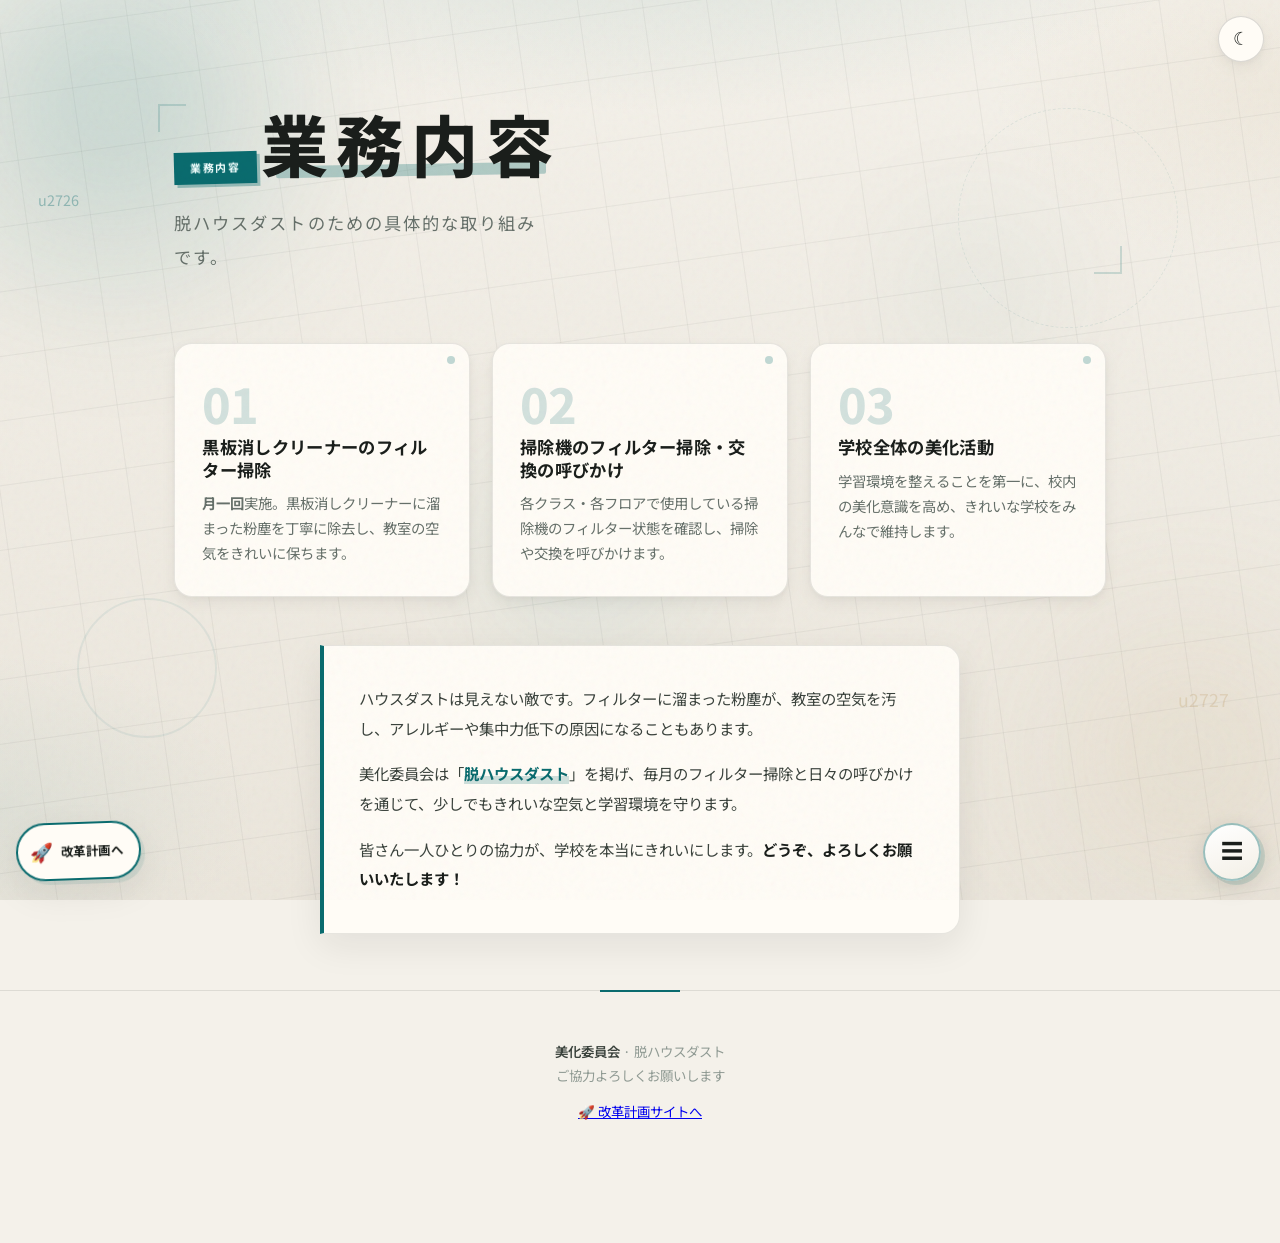
==== commit 957a09ea: "fix(menu): embed static FAB on cadre.html and activities.html" ====
--- a/activities.html
+++ b/activities.html
@@ -11,7 +11,7 @@
   <link href="https://fonts.googleapis.com/css2?family=Noto+Sans+JP:wght@400;500;600;700;800&display=swap" rel="stylesheet">
   <link rel="stylesheet" href="css/style.css">
   <link rel="stylesheet" href="css/play.css">
-  <link rel="stylesheet" href="css/menu.css">
+  <link rel="stylesheet" href="css/menu.css?v=menu2">
 </head>
 <body>
   <div class="ambient" aria-hidden="true">
@@ -37,17 +37,12 @@
       <div class="container">
         <div class="hero-badge">業務内容</div>
         <h1>業務内容</h1>
-        <p class="hero-sub">学習活動を整えるために、学校全体の美化に心がけて活動を行います。</p>
+        <p class="hero-sub">脱ハウスダストのための具体的な取り組みです。</p>
       </div>
     </header>
 
     <section class="section" style="padding-top: 0;">
       <div class="container">
-        <div class="section-header reveal">
-          <p class="eyebrow">What we do</p>
-          <h2>活動内容</h2>
-        </div>
-
         <div class="activity-grid" style="margin-bottom: 3rem;">
           <article class="card activity-card reveal reveal-delay-1">
             <div class="num">01</div>
@@ -81,9 +76,19 @@
     </footer>
   </div>
 
+  <button type="button" class="ham-fab" id="ham-fab" aria-label="メニュー" aria-expanded="false" aria-controls="ham-panel">
+    <span class="ham-fab-icon" aria-hidden="true">☰</span>
+  </button>
+  <nav class="ham-panel" id="ham-panel" aria-hidden="true">
+    <a class="ham-link" href="index.html"><span class="ham-icon" aria-hidden="true">⌂</span><span>INDEX</span></a>
+    <a class="ham-link" href="cadre.html"><span class="ham-icon" aria-hidden="true">👥</span><span>幹部</span></a>
+    <a class="ham-link" href="activities.html"><span class="ham-icon" aria-hidden="true">🧹</span><span>業務内容</span></a>
+    <a class="ham-link" href="https://r25347sh.github.io/bika-reform/"><span class="ham-icon" aria-hidden="true">🚀</span><span>改革計画</span></a>
+  </nav>
+
   <script src="js/main.js" defer></script>
   <script src="js/play.js" defer></script>
-  <script src="js/menu.js" defer></script>
+  <script src="js/menu.js?v=menu2" defer></script>
   <a class="site-portal" href="https://r25347sh.github.io/bika-reform/" title="改革計画サイトへ">
     <span class="portal-icon" aria-hidden="true">🚀</span>
     <span>改革計画へ</span>
--- a/css/play.css
+++ b/css/play.css
@@ -1,16 +1,16 @@
-/* ========== PLAY MODE — 本気の遊び心 ========== */
+/* ========== PLAY MODE — denser + easter-ready ========== */
 
 .sticker {
   position: absolute;
   font-size: 1.6rem;
-  opacity: 0.7;
+  opacity: 0.72;
   pointer-events: none;
   z-index: 3;
   animation: sticker-bob 4s ease-in-out infinite;
   filter: drop-shadow(0 3px 6px rgba(0,0,0,0.1));
   user-select: none;
 }
-.sticker-1 { top: 8%; right: 5%; animation-delay: 0s; font-size: 1.8rem; }
+.sticker-1 { top: 8%; right: 5%; animation-delay: 0s; font-size: 1.85rem; }
 .sticker-2 { bottom: 18%; left: 4%; animation-delay: -1.2s; font-size: 1.5rem; }
 .sticker-3 { top: 42%; right: 10%; animation-delay: -2.4s; font-size: 1.3rem; opacity: 0.55; }
 .sticker-4 { top: 65%; left: 8%; animation-delay: -0.8s; font-size: 1.4rem; }
@@ -22,7 +22,7 @@
 }
 
 .hero-badge {
-  cursor: default;
+  cursor: pointer;
   transition: transform 0.4s cubic-bezier(0.34, 1.6, 0.64, 1);
   animation: stamp-in 0.8s cubic-bezier(0.34, 1.6, 0.64, 1) both, badge-wiggle 5s ease-in-out 1.5s infinite;
 }
@@ -37,50 +37,61 @@
   45% { transform: rotate(1deg); }
   60% { transform: rotate(-1.5deg); }
 }
-
-.goal-banner {
+@keyframes stamp-in {
+  from { opacity: 0; transform: rotate(-10deg) scale(0.7); }
+  to { opacity: 1; transform: rotate(-1.5deg) scale(1); }
+}
+
+.goal-banner, .mission-banner {
   transition: transform 0.45s cubic-bezier(0.34, 1.6, 0.64, 1), box-shadow 0.35s;
-  cursor: default;
-}
-.goal-banner:hover {
+  cursor: pointer;
+}
+.goal-banner:hover, .mission-banner:hover {
   transform: rotate(-2.5deg) translateY(-8px) scale(1.04);
   box-shadow: 10px 10px 0 var(--accent-soft), var(--shadow-md);
 }
-.goal-banner:active {
+.goal-banner:active, .mission-banner:active {
   transform: rotate(1deg) scale(0.97);
 }
 
 .card {
-  transition: transform 0.4s cubic-bezier(0.34, 1.4, 0.64, 1), box-shadow 0.4s, border-color 0.3s !important;
+  transition: transform 0.35s cubic-bezier(0.34, 1.3, 0.64, 1), box-shadow 0.4s, border-color 0.3s !important;
+  transform-style: preserve-3d;
+  perspective: 800px;
+  position: relative;
 }
 .card:hover {
-  transform: translateY(-10px) rotate(-0.8deg) !important;
-}
-.activity-card:nth-child(2):hover { transform: translateY(-10px) rotate(0.8deg) !important; }
-.activity-card:nth-child(3):hover { transform: translateY(-10px) rotate(-0.5deg) !important; }
-
-.activity-card .num {
+  transform: translateY(-10px) rotate(-0.6deg) !important;
+}
+.activity-card:nth-child(2):hover { transform: translateY(-10px) rotate(0.6deg) !important; }
+.activity-card:nth-child(3):hover { transform: translateY(-10px) rotate(-0.4deg) !important; }
+
+.activity-card .num, .num-card .num {
   display: inline-block;
   transition: color 0.3s, transform 0.5s cubic-bezier(0.34, 1.7, 0.64, 1) !important;
 }
-.activity-card:hover .num {
+.activity-card:hover .num, .num-card:hover .num {
   transform: scale(1.25) rotate(-8deg) !important;
   color: var(--accent) !important;
 }
 
 .btn {
   transition: transform 0.4s cubic-bezier(0.34, 1.6, 0.64, 1), box-shadow 0.3s, background 0.2s, border-color 0.2s, color 0.2s !important;
-}
-.btn-primary:hover {
-  transform: translateY(-5px) scale(1.06) !important;
-}
-.btn-ghost:hover {
-  transform: translateY(-5px) scale(1.04) !important;
-}
-.btn:active {
-  transform: scale(0.9) !important;
-  transition-duration: 0.1s !important;
-}
+  position: relative;
+  overflow: hidden;
+}
+.btn::after {
+  content: "";
+  position: absolute;
+  inset: 0;
+  background: linear-gradient(120deg, transparent 30%, rgba(255,255,255,0.25) 50%, transparent 70%);
+  transform: translateX(-120%);
+  transition: transform 0.55s ease;
+}
+.btn:hover::after { transform: translateX(120%); }
+.btn-primary:hover { transform: translateY(-5px) scale(1.06) !important; }
+.btn-ghost:hover { transform: translateY(-5px) scale(1.04) !important; }
+.btn:active { transform: scale(0.9) !important; transition-duration: 0.1s !important; }
 
 .cadre-avatar {
   transition: transform 0.5s cubic-bezier(0.34, 1.6, 0.64, 1), box-shadow 0.4s !important;
@@ -89,12 +100,8 @@
   transform: scale(1.18) rotate(-8deg) !important;
 }
 
-.theme-toggle:hover {
-  transform: scale(1.15) rotate(25deg) !important;
-}
-.theme-toggle:active {
-  transform: scale(0.85) rotate(-20deg) !important;
-}
+.theme-toggle:hover { transform: scale(1.15) rotate(25deg) !important; }
+.theme-toggle:active { transform: scale(0.85) rotate(-20deg) !important; }
 
 .speech-card {
   transition: transform 0.4s cubic-bezier(0.34, 1.3, 0.64, 1), box-shadow 0.35s;
@@ -131,7 +138,6 @@
   50% { opacity: 0.55; transform: scale(1.3) rotate(20deg); }
 }
 
-/* Cross-site portal */
 .site-portal {
   position: fixed;
   bottom: max(1.25rem, env(safe-area-inset-bottom));
@@ -175,6 +181,90 @@
   to { transform: rotate(360deg); }
 }
 
+.hero h1 {
+  position: relative;
+  display: inline-block;
+}
+.hero h1::after {
+  content: "";
+  position: absolute;
+  left: 5%;
+  bottom: 0.08em;
+  width: 90%;
+  height: 0.18em;
+  background: color-mix(in srgb, var(--accent) 28%, transparent);
+  z-index: -1;
+  border-radius: 2px;
+  transform: rotate(-1deg);
+  animation: underline-wiggle 3s ease-in-out infinite;
+}
+@keyframes underline-wiggle {
+  0%, 100% { transform: rotate(-1deg) scaleX(1); }
+  50% { transform: rotate(0.5deg) scaleX(1.03); }
+}
+
+.card::before {
+  content: "";
+  position: absolute;
+  top: 12px; right: 14px;
+  width: 8px; height: 8px;
+  border-radius: 50%;
+  background: var(--accent);
+  opacity: 0.25;
+  transition: transform 0.4s cubic-bezier(0.34, 1.6, 0.64, 1), opacity 0.3s;
+  z-index: 1;
+}
+.card:hover::before {
+  transform: scale(1.8);
+  opacity: 0.55;
+}
+
+.eyebrow {
+  animation: eyebrow-pulse 2.8s ease-in-out infinite;
+}
+@keyframes eyebrow-pulse {
+  0%, 100% { letter-spacing: 0.18em; }
+  50% { letter-spacing: 0.26em; }
+}
+
+.site-footer a {
+  display: inline-block;
+  transition: transform 0.35s cubic-bezier(0.34, 1.6, 0.64, 1);
+}
+.site-footer a:hover {
+  transform: scale(1.08) rotate(-2deg);
+}
+
+.highlight-line {
+  animation: highlight-pop 2.5s ease-in-out infinite;
+}
+@keyframes highlight-pop {
+  0%, 100% { transform: rotate(-0.5deg) scale(1); }
+  50% { transform: rotate(0.5deg) scale(1.03); }
+}
+
+.hero .container {
+  position: relative;
+}
+.hero .container::before,
+.hero .container::after {
+  content: "";
+  position: absolute;
+  width: 28px;
+  height: 28px;
+  border: 2px solid color-mix(in srgb, var(--accent) 35%, transparent);
+  pointer-events: none;
+  opacity: 0.5;
+}
+.hero .container::before {
+  top: 0; left: 0.5rem;
+  border-right: none; border-bottom: none;
+}
+.hero .container::after {
+  bottom: 0; right: 0.5rem;
+  border-left: none; border-top: none;
+}
+
 @media (max-width: 719px) {
   .hero-main { text-align: center; }
   .hero-sub { margin-left: auto; margin-right: auto; }
@@ -188,5 +278,7 @@
 .speech-card { margin-left: auto; margin-right: auto; }
 
 @media (prefers-reduced-motion: reduce) {
-  .sticker, .hero-badge, .page-wrap::before, .page-wrap::after, .site-portal, .site-portal .portal-icon { animation: none !important; }
-}
+  .sticker, .hero-badge, .page-wrap::before, .page-wrap::after,
+  .site-portal, .site-portal .portal-icon, .eyebrow, .highlight-line,
+  .hero h1::after { animation: none !important; }
+}
--- a/css/menu.css
+++ b/css/menu.css
@@ -1,204 +1,205 @@
-/* ============================================================
-   Radial + FAB — light/dark aware
-   ============================================================ */
-
+/* ========== Radial Menu — theatrical ========== */
 :root {
   --rm-font: "Noto Sans JP", "Hiragino Sans", system-ui, sans-serif;
-  --rm-item-bg: linear-gradient(145deg, #ffffff, #f6f7f9);
-  --rm-item-hover-bg: linear-gradient(135deg, #0d9488, #14b8a6);
-  --rm-parent-bg: linear-gradient(145deg, rgba(13, 148, 136, 0.12), #fff);
-  --rm-border: rgba(13, 148, 136, 0.28);
-  --rm-border-hover: #0d9488;
-  --rm-text: #0f1419;
-  --rm-orbit: rgba(13, 148, 136, 0.22);
-  --rm-core-bg: linear-gradient(135deg, #0d9488, #14b8a6);
+  --rm-item-bg: linear-gradient(160deg, #ffffff, #f3efe6);
+  --rm-item-hover-bg: linear-gradient(135deg, #0a6b6e, #12a89c);
+  --rm-border: rgba(10, 107, 110, 0.4);
+  --rm-border-hover: #0a6b6e;
+  --rm-text: #1a1e1b;
+  --rm-orbit: rgba(10, 107, 110, 0.32);
+  --rm-core-bg: linear-gradient(135deg, #0a6b6e, #14b8a6);
   --rm-core-text: #fff;
-  --rm-label-bg: rgba(255, 255, 255, 0.96);
-  --rm-label-border: rgba(15, 20, 25, 0.1);
-  --rm-item-size: 56px;
-  --rm-ease: cubic-bezier(0.34, 1.3, 0.64, 1);
+  --rm-label-bg: rgba(255, 252, 246, 0.98);
+  --rm-label-border: rgba(26, 30, 27, 0.12);
+  --rm-item-size: 64px;
+  --rm-spring: cubic-bezier(0.22, 1.4, 0.36, 1);
+  --rm-out: cubic-bezier(0.5, 0, 0.8, 0.3);
   --rm-z: 9999999;
-  --ham-bg: #f6f7f9;
-  --ham-card: #ffffff;
-  --ham-border: rgba(15, 20, 25, 0.08);
-  --ham-text: #0f1419;
-}
-
+  --ham-card: #fffcf6;
+  --ham-text: #1a1e1b;
+}
 [data-theme="dark"] {
-  --rm-item-bg: linear-gradient(145deg, #1a2330, #121820);
+  --rm-item-bg: linear-gradient(160deg, #1e2836, #121820);
   --rm-item-hover-bg: linear-gradient(135deg, #2dd4bf, #5eead4);
-  --rm-parent-bg: linear-gradient(145deg, rgba(45, 212, 191, 0.15), #121820);
-  --rm-border: rgba(45, 212, 191, 0.3);
+  --rm-border: rgba(45, 212, 191, 0.4);
   --rm-border-hover: #2dd4bf;
   --rm-text: #f0f4f8;
-  --rm-orbit: rgba(45, 212, 191, 0.25);
+  --rm-orbit: rgba(45, 212, 191, 0.35);
   --rm-core-bg: linear-gradient(135deg, #2dd4bf, #5eead4);
   --rm-core-text: #042f2e;
-  --rm-label-bg: rgba(18, 24, 32, 0.95);
-  --rm-label-border: rgba(45, 212, 191, 0.2);
-  --ham-bg: #0b0f14;
+  --rm-label-bg: rgba(18, 24, 32, 0.96);
+  --rm-label-border: rgba(45, 212, 191, 0.22);
   --ham-card: #121820;
-  --ham-border: rgba(200, 215, 230, 0.1);
   --ham-text: #f0f4f8;
 }
+.radial-menu-wrapper {
+  position: fixed; left: 0; top: 0; width: 0; height: 0;
+  z-index: var(--rm-z); pointer-events: none; font-family: var(--rm-font);
+}
+.radial-menu-wrapper.active { pointer-events: auto; }
+.rm-canvas-layer, .rm-fx { position: absolute; left: 0; top: 0; width: 0; height: 0; }
+.rm-blast {
+  position: absolute; left: 0; top: 0; width: 16px; height: 16px; margin: -8px 0 0 -8px;
+  border-radius: 50%; border: 2.5px solid var(--rm-border-hover); opacity: 0; pointer-events: none; z-index: 0;
+}
+.rm-blast--2 { border-width: 1.5px; border-color: color-mix(in srgb, var(--rm-border-hover) 50%, transparent); }
+.radial-menu-wrapper.active .rm-blast { animation: rm-blast-out 0.85s var(--rm-out) forwards; }
+.radial-menu-wrapper.active .rm-blast--2 { animation: rm-blast-out 1.1s var(--rm-out) 0.08s forwards; }
+@keyframes rm-blast-out {
+  0% { transform: scale(0.15); opacity: 0.85; }
+  70% { opacity: 0.25; }
+  100% { transform: scale(16); opacity: 0; }
+}
+.rm-spark {
+  position: absolute; left: 0; top: 0; font-size: 0.85rem; color: var(--rm-border-hover);
+  pointer-events: none; opacity: 0; animation: rm-spark-fly 0.75s var(--rm-spring) forwards; z-index: 1;
+}
+@keyframes rm-spark-fly {
+  0% { transform: translate(0, 0) scale(0.3) rotate(0deg); opacity: 0; }
+  20% { opacity: 1; }
+  100% { transform: translate(var(--sx), var(--sy)) scale(0) rotate(180deg); opacity: 0; }
+}
+.rm-shell-orbit {
+  position: absolute; border: 2px dashed var(--rm-orbit); border-radius: 50%; box-sizing: border-box;
+  pointer-events: none; opacity: 0; transform: scale(0.05) rotate(-90deg);
+  transition: transform 0.75s var(--rm-spring), opacity 0.4s ease;
+}
+.rm-shell-orbit--inner { border-style: dotted; border-width: 1.5px; }
+.radial-menu-wrapper.active .rm-shell-orbit {
+  opacity: 1; transform: scale(1) rotate(0deg); animation: rm-orbit-cw 16s linear 0.6s infinite;
+}
+.radial-menu-wrapper.active .rm-shell-orbit--inner {
+  opacity: 0.7; transform: scale(1) rotate(0deg); animation: rm-orbit-ccw 12s linear 0.5s infinite;
+}
+@keyframes rm-orbit-cw { to { transform: scale(1) rotate(360deg); } }
+@keyframes rm-orbit-ccw { to { transform: scale(1) rotate(-360deg); } }
+.rm-core-btn {
+  position: absolute; left: 0; top: 0; width: 54px; height: 54px; margin: -27px 0 0 -27px;
+  border: none; border-radius: 50%; background: var(--rm-core-bg); color: var(--rm-core-text);
+  font-size: 1.25rem; font-weight: 700; cursor: pointer;
+  box-shadow: 0 0 0 0 rgba(10, 107, 110, 0.4), 0 8px 24px rgba(10, 107, 110, 0.4), 3px 3px 0 rgba(10, 107, 110, 0.18);
+  opacity: 0; transform: scale(0) rotate(-200deg);
+  transition: transform 0.65s var(--rm-spring), opacity 0.25s ease;
+  display: flex; align-items: center; justify-content: center; pointer-events: auto; z-index: 8;
+}
+.rm-core-btn.visible {
+  opacity: 1; transform: scale(1) rotate(0deg); animation: rm-core-pulse 2s ease-in-out 0.7s infinite;
+}
+@keyframes rm-core-pulse {
+  0%, 100% { box-shadow: 0 0 0 0 rgba(10, 107, 110, 0.4), 0 8px 24px rgba(10, 107, 110, 0.4), 3px 3px 0 rgba(10, 107, 110, 0.18); }
+  50% { box-shadow: 0 0 0 14px rgba(10, 107, 110, 0), 0 8px 24px rgba(10, 107, 110, 0.4), 3px 3px 0 rgba(10, 107, 110, 0.18); }
+}
+.rm-core-btn:hover { transform: scale(1.2) rotate(90deg) !important; animation: none; }
+.rm-item {
+  position: absolute; left: 0; top: 0; width: var(--rm-item-size); height: var(--rm-item-size);
+  margin: calc(var(--rm-item-size) / -2) 0 0 calc(var(--rm-item-size) / -2);
+  border: 2.5px solid var(--rm-border); border-radius: 50%; background: var(--rm-item-bg);
+  color: var(--rm-text); font-size: 1.5rem; cursor: pointer;
+  display: flex; align-items: center; justify-content: center;
+  box-shadow: 0 6px 18px rgba(26, 30, 27, 0.12), 3px 3px 0 rgba(10, 107, 110, 0.12);
+  transform: translate(0, 0) scale(0) rotate(-200deg); opacity: 0;
+  transition: transform 0.7s var(--rm-spring), opacity 0.35s ease, background 0.2s, border-color 0.2s, box-shadow 0.25s, color 0.2s;
+  pointer-events: auto; z-index: 4; will-change: transform, opacity;
+}
+.rm-item.rendered {
+  transform: translate(var(--x), var(--y)) scale(1) rotate(0deg); opacity: 1;
+}
+.rm-item.closing {
+  transition: transform 0.38s var(--rm-out), opacity 0.28s ease !important;
+  transform: translate(0, 0) scale(0) rotate(160deg) !important; opacity: 0 !important;
+}
+.rm-item:hover {
+  background: var(--rm-item-hover-bg); border-color: var(--rm-border-hover); color: #fff;
+  transform: translate(var(--x), var(--y)) scale(1.25) rotate(-10deg) !important;
+  box-shadow: 0 14px 32px rgba(10, 107, 110, 0.4), 5px 5px 0 rgba(10, 107, 110, 0.22); z-index: 10;
+}
+.rm-item:hover span { animation: rm-icon-spin 0.5s var(--rm-spring); }
+@keyframes rm-icon-spin {
+  0% { transform: scale(1) rotate(0); }
+  40% { transform: scale(1.45) rotate(-20deg); }
+  70% { transform: scale(1.2) rotate(12deg); }
+  100% { transform: scale(1.25) rotate(0); }
+}
+.rm-item::after {
+  content: attr(data-label); position: absolute; bottom: calc(100% + 12px); left: 50%;
+  transform: translateX(-50%) translateY(12px) scale(0.7);
+  padding: 0.38rem 0.8rem; background: var(--rm-label-bg); border: 1.5px solid var(--rm-label-border);
+  border-radius: 999px; font-size: 0.72rem; font-weight: 700; white-space: nowrap; opacity: 0;
+  pointer-events: none; box-shadow: 0 5px 16px rgba(0,0,0,0.12);
+  transition: opacity 0.2s, transform 0.4s var(--rm-spring); color: var(--rm-text);
+}
+.rm-item:hover::after { opacity: 1; transform: translateX(-50%) translateY(0) scale(1); }
+.ham-fab {
+  position: fixed; bottom: max(1.2rem, env(safe-area-inset-bottom)); right: max(1.2rem, env(safe-area-inset-right));
+  z-index: calc(var(--rm-z) - 1); width: 58px; height: 58px;
+  border: 2.5px solid var(--rm-border); border-radius: 50%; background: var(--rm-item-bg);
+  color: var(--rm-text); font-size: 1.4rem; cursor: pointer;
+  box-shadow: 0 6px 22px rgba(26, 30, 27, 0.14), 4px 4px 0 rgba(10, 107, 110, 0.14);
+  display: flex; align-items: center; justify-content: center;
+  transition: transform 0.45s var(--rm-spring), box-shadow 0.25s, background 0.2s;
+  animation: ham-bob 3s ease-in-out infinite;
+}
+@keyframes ham-bob {
+  0%, 100% { transform: rotate(-4deg) translateY(0); }
+  50% { transform: rotate(4deg) translateY(-5px); }
+}
+.ham-fab:hover {
+  transform: scale(1.15) rotate(15deg) !important; animation-play-state: paused;
+  background: var(--rm-item-hover-bg); color: #fff; border-color: var(--rm-border-hover);
+}
+.ham-fab.open {
+  background: var(--rm-core-bg); color: var(--rm-core-text); border-color: transparent;
+  animation: none; transform: rotate(90deg) scale(1.06);
+}
+.ham-panel {
+  position: fixed; bottom: calc(max(1.2rem, env(safe-area-inset-bottom)) + 72px);
+  right: max(1.2rem, env(safe-area-inset-right)); z-index: calc(var(--rm-z) - 2);
+  min-width: 210px; padding: 0.55rem; background: var(--ham-card);
+  border: 2.5px solid var(--rm-border); border-radius: 22px;
+  box-shadow: 0 16px 40px rgba(26, 30, 27, 0.16), 5px 5px 0 rgba(10, 107, 110, 0.12);
+  opacity: 0; transform: translateY(24px) scale(0.6) rotate(8deg); pointer-events: none;
+  transition: opacity 0.25s, transform 0.55s var(--rm-spring); transform-origin: bottom right;
+}
+.ham-panel.open { opacity: 1; transform: translateY(0) scale(1) rotate(0deg); pointer-events: auto; }
+.ham-panel a.ham-link {
+  display: flex; align-items: center; gap: 0.55rem; width: 100%;
+  padding: 0.75rem 0.9rem; border-radius: 14px; color: var(--ham-text);
+  font-size: 0.9rem; font-weight: 600; text-decoration: none;
+  opacity: 0; transform: translateX(16px) scale(0.9);
+  transition: background 0.2s, transform 0.4s var(--rm-spring), color 0.2s, opacity 0.3s;
+}
+.ham-panel.open a.ham-link { opacity: 1; transform: translateX(0) scale(1); }
+.ham-panel.open a.ham-link:nth-child(1) { transition-delay: 0.05s; }
+.ham-panel.open a.ham-link:nth-child(2) { transition-delay: 0.1s; }
+.ham-panel.open a.ham-link:nth-child(3) { transition-delay: 0.15s; }
+.ham-panel.open a.ham-link:nth-child(4) { transition-delay: 0.2s; }
+.ham-panel a.ham-link:hover {
+  background: rgba(10, 107, 110, 0.12); color: #0a6b6e; transform: translateX(6px) scale(1.04);
+}
+@media (prefers-reduced-motion: reduce) {
+  .rm-item, .rm-shell-orbit, .rm-core-btn, .ham-fab, .ham-panel, .rm-blast, .rm-spark {
+    animation: none !important; transition-duration: 0.01ms !important;
+  }
+}
 
+/* ===== Reliability layer: FAB always visible even if cascade breaks ===== */
+.ham-fab {
+  position: fixed !important;
+  bottom: max(1.2rem, env(safe-area-inset-bottom, 1.2rem)) !important;
+  right: max(1.2rem, env(safe-area-inset-right, 1.2rem)) !important;
+  z-index: 9999998 !important;
+  width: 58px !important;
+  height: 58px !important;
+  display: flex !important;
+  align-items: center !important;
+  justify-content: center !important;
+  visibility: visible !important;
+  opacity: 1 !important;
+  pointer-events: auto !important;
+}
+.ham-panel {
+  z-index: 9999997 !important;
+}
 .radial-menu-wrapper {
-  position: fixed; top: 0; left: 0; width: 0; height: 0;
-  z-index: var(--rm-z); pointer-events: none; visibility: hidden; opacity: 0;
-  transition: visibility 0s linear 0.28s, opacity 0.18s ease-out;
-  transform: none !important;
-}
-.radial-menu-wrapper.active {
-  pointer-events: auto; visibility: visible; opacity: 1;
-  transition: visibility 0s linear 0s, opacity 0.12s ease-in;
-}
-
-.rm-canvas-layer {
-  position: absolute; top: 50%; left: 50%;
-  transform: translate(-50%, -50%); pointer-events: none; z-index: 1;
-}
-
-.rm-shell-orbit {
-  position: absolute; border-radius: 50%;
-  border: 1.5px dashed var(--rm-orbit); pointer-events: none; z-index: 2;
-  transform: scale(0.15) rotate(-90deg); opacity: 0;
-  transition: transform 0.55s var(--rm-ease), opacity 0.3s ease;
-}
-.radial-menu-wrapper.active .rm-shell-orbit {
-  transform: scale(1) rotate(0deg); opacity: 1;
-  animation: bika-orbit 22s linear infinite;
-}
-@keyframes bika-orbit { to { transform: scale(1) rotate(360deg); } }
-
-.rm-core-btn {
-  position: absolute; width: 48px; height: 48px;
-  margin-top: -24px; margin-left: -24px; border-radius: 50%;
-  border: 2px solid rgba(255, 255, 255, 0.4);
-  background: var(--rm-core-bg); color: var(--rm-core-text);
-  font-size: 17px; font-weight: 700; cursor: pointer;
-  display: flex; align-items: center; justify-content: center; z-index: 10;
-  box-shadow: 0 8px 24px rgba(13, 148, 136, 0.3);
-  opacity: 0; pointer-events: none; transform: scale(0);
-  transition: transform 0.4s var(--rm-ease), opacity 0.2s ease;
-}
-.rm-core-btn.visible { opacity: 1; pointer-events: auto; transform: scale(1); }
-.rm-core-btn:hover { transform: scale(1.1) !important; }
-
-.rm-item {
-  position: absolute;
-  width: var(--rm-item-size); height: var(--rm-item-size);
-  margin-top: calc(-1 * var(--rm-item-size) / 2);
-  margin-left: calc(-1 * var(--rm-item-size) / 2);
-  border-radius: 50%; border: 1.5px solid var(--rm-border);
-  background: var(--rm-item-bg); color: var(--rm-text);
-  font-size: 20px; cursor: pointer;
-  display: flex; align-items: center; justify-content: center; z-index: 3;
-  box-shadow: 0 6px 20px rgba(15, 20, 25, 0.1);
-  opacity: 0; pointer-events: none;
-  transform: translate3d(0, 0, 0) scale(0);
-  transition: transform 0.45s var(--rm-ease), opacity 0.25s ease, border-color 0.2s, background 0.2s;
-}
-.radial-menu-wrapper.active .rm-item.rendered {
-  opacity: 1; pointer-events: auto;
-  transform: translate3d(var(--x), var(--y), 0) scale(1);
-}
-.rm-item:hover, .rm-item:active {
-  background: var(--rm-item-hover-bg) !important;
-  border-color: var(--rm-border-hover); color: var(--rm-core-text);
-  transform: translate3d(var(--x), var(--y), 0) scale(1.14) !important;
-  box-shadow: 0 10px 28px rgba(13, 148, 136, 0.28); z-index: 5;
-}
-.rm-item.has-sub {
-  background: var(--rm-parent-bg); border-color: rgba(13, 148, 136, 0.4);
-}
-.rm-item::after {
-  content: attr(data-label);
-  position: absolute; bottom: -32px; left: 50%;
-  transform: translateX(-50%) translateY(-6px) scale(0.85);
-  background: var(--rm-label-bg); color: var(--rm-text);
-  padding: 4px 10px; border-radius: 8px;
-  border: 1px solid var(--rm-label-border);
-  font-family: var(--rm-font); font-size: 11px; font-weight: 600;
-  white-space: nowrap; opacity: 0; pointer-events: none;
-  box-shadow: 0 4px 12px rgba(15, 20, 25, 0.08);
-  transition: transform 0.3s var(--rm-ease), opacity 0.2s ease;
-}
-.radial-menu-wrapper.active .rm-item.rendered::after {
-  opacity: 1; transform: translateX(-50%) translateY(0) scale(1);
-}
-
-.menu-fab {
-  position: fixed !important;
-  right: max(1rem, env(safe-area-inset-right));
-  bottom: max(1.25rem, env(safe-area-inset-bottom));
-  z-index: 99990 !important;
-  width: 56px; height: 56px; border-radius: 50%; border: 0; cursor: pointer;
-  font-size: 1.3rem; line-height: 1;
-  background: var(--rm-core-bg); color: var(--rm-core-text);
-  box-shadow: 0 8px 28px rgba(13, 148, 136, 0.3);
-  transition: transform 0.22s var(--rm-ease), box-shadow 0.22s ease;
-  -webkit-tap-highlight-color: transparent;
-}
-.menu-fab:hover {
-  transform: scale(1.06); box-shadow: 0 12px 36px rgba(13, 148, 136, 0.38);
-}
-.menu-fab:active { transform: scale(0.96); }
-
-#ham-overlay {
-  position: fixed; inset: 0; z-index: 100000; display: none;
-  background: rgba(15, 20, 25, 0.28);
-  backdrop-filter: blur(12px); -webkit-backdrop-filter: blur(12px);
-  opacity: 0; transition: opacity 0.28s ease;
-}
-[data-theme="dark"] #ham-overlay { background: rgba(0, 0, 0, 0.55); }
-#ham-overlay.open { display: block; opacity: 1; }
-
-#ham-panel {
-  position: fixed; top: 0; right: 0; bottom: 0; z-index: 100001;
-  width: min(320px, 100%); display: none; flex-direction: column;
-  background: var(--ham-bg); color: var(--ham-text);
-  padding: 1.3rem 1.15rem calc(1.5rem + env(safe-area-inset-bottom));
-  overflow: auto; border-left: 1px solid var(--ham-border);
-  box-shadow: -16px 0 40px rgba(15, 20, 25, 0.1);
-  transform: translateX(100%);
-  transition: transform 0.35s cubic-bezier(0.22, 1, 0.36, 1);
-}
-#ham-panel.open { display: flex; transform: translateX(0); }
-
-#ham-panel .ham-header {
-  display: flex; justify-content: space-between; align-items: center;
-  margin-bottom: 1.15rem; padding-bottom: 0.8rem;
-  border-bottom: 1px solid var(--ham-border);
-}
-#ham-panel .ham-title {
-  font-weight: 700; font-size: 1rem; letter-spacing: 0.05em; color: var(--ham-text);
-}
-#ham-list { display: flex; flex-direction: column; gap: 0.45rem; }
-
-.ham-link, .ham-group-btn {
-  display: block; width: 100%; text-align: left;
-  padding: 0.9rem 1rem; border-radius: 12px;
-  background: var(--ham-card); border: 1px solid var(--ham-border);
-  color: var(--ham-text); text-decoration: none;
-  font: inherit; font-size: 0.92rem; font-weight: 500; cursor: pointer;
-  transition: border-color 0.2s, background 0.2s, transform 0.2s, box-shadow 0.2s;
-}
-.ham-link:hover, .ham-group-btn:hover {
-  border-color: var(--rm-border); transform: translateX(3px);
-  box-shadow: 0 4px 14px rgba(13, 148, 136, 0.08);
-}
-
-.ham-close {
-  border: 0; background: rgba(15, 20, 25, 0.06); color: var(--ham-text);
-  width: 38px; height: 38px; border-radius: 50%; cursor: pointer; font-size: 1rem;
-  transition: background 0.2s, transform 0.2s;
-}
-[data-theme="dark"] .ham-close { background: rgba(200, 215, 230, 0.1); }
-.ham-close:hover {
-  background: rgba(13, 148, 136, 0.15); transform: rotate(90deg);
-}
-
-@media (max-width: 480px) {
-  :root { --rm-item-size: 52px; }
-  .menu-fab { width: 52px; height: 52px; }
-}
+  z-index: 9999999 !important;
+}
